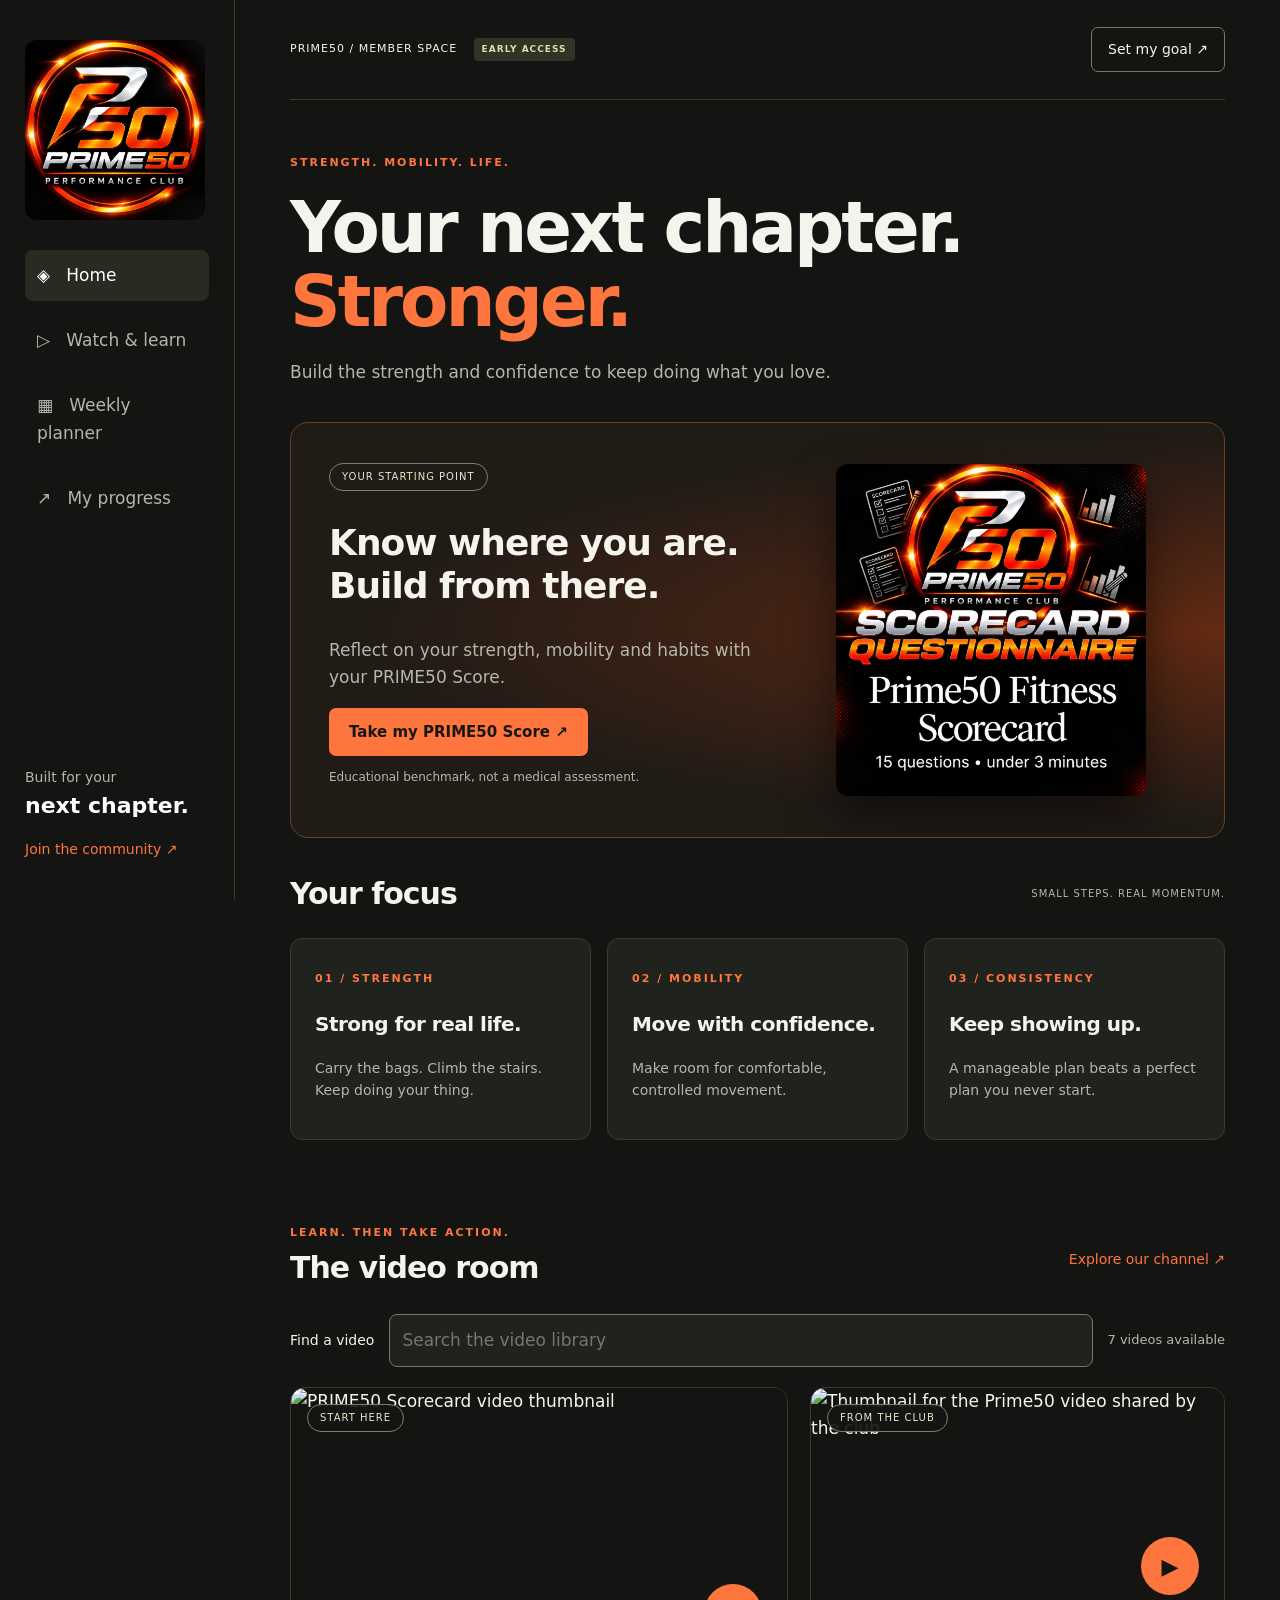
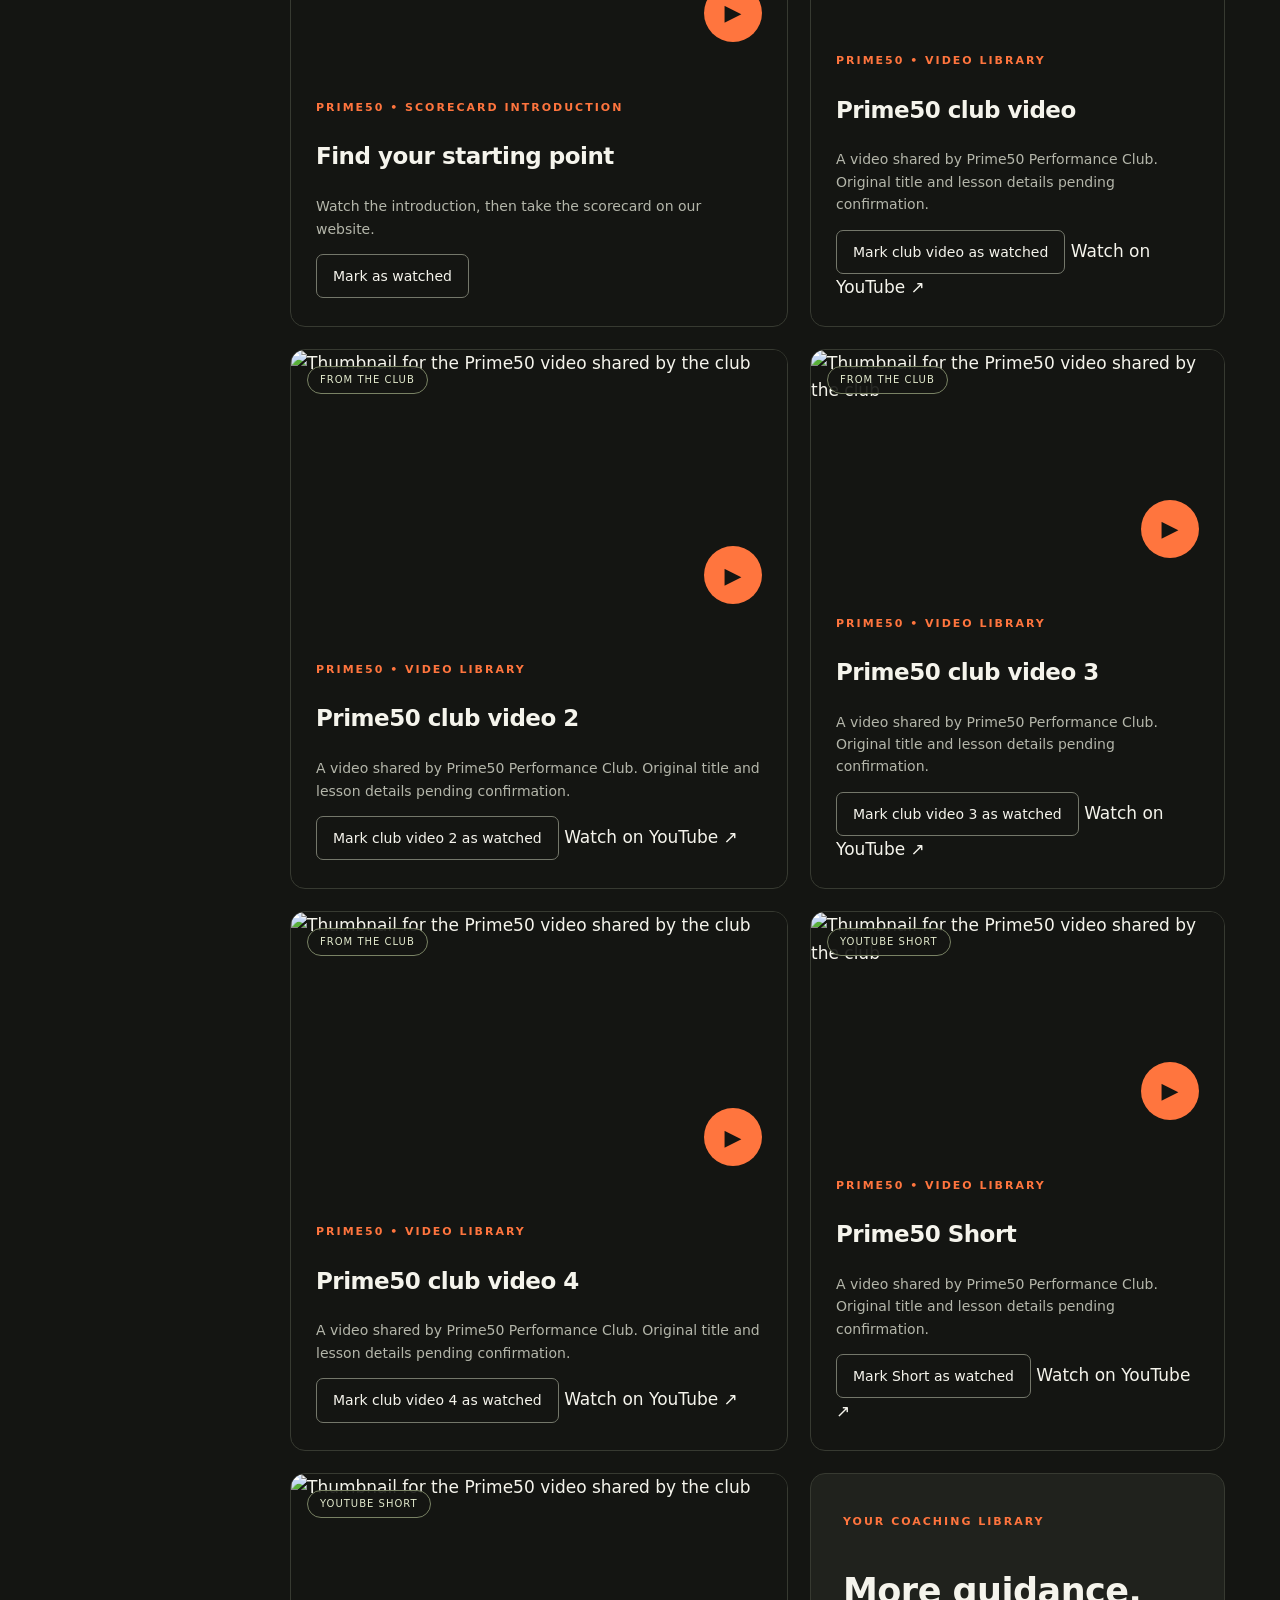
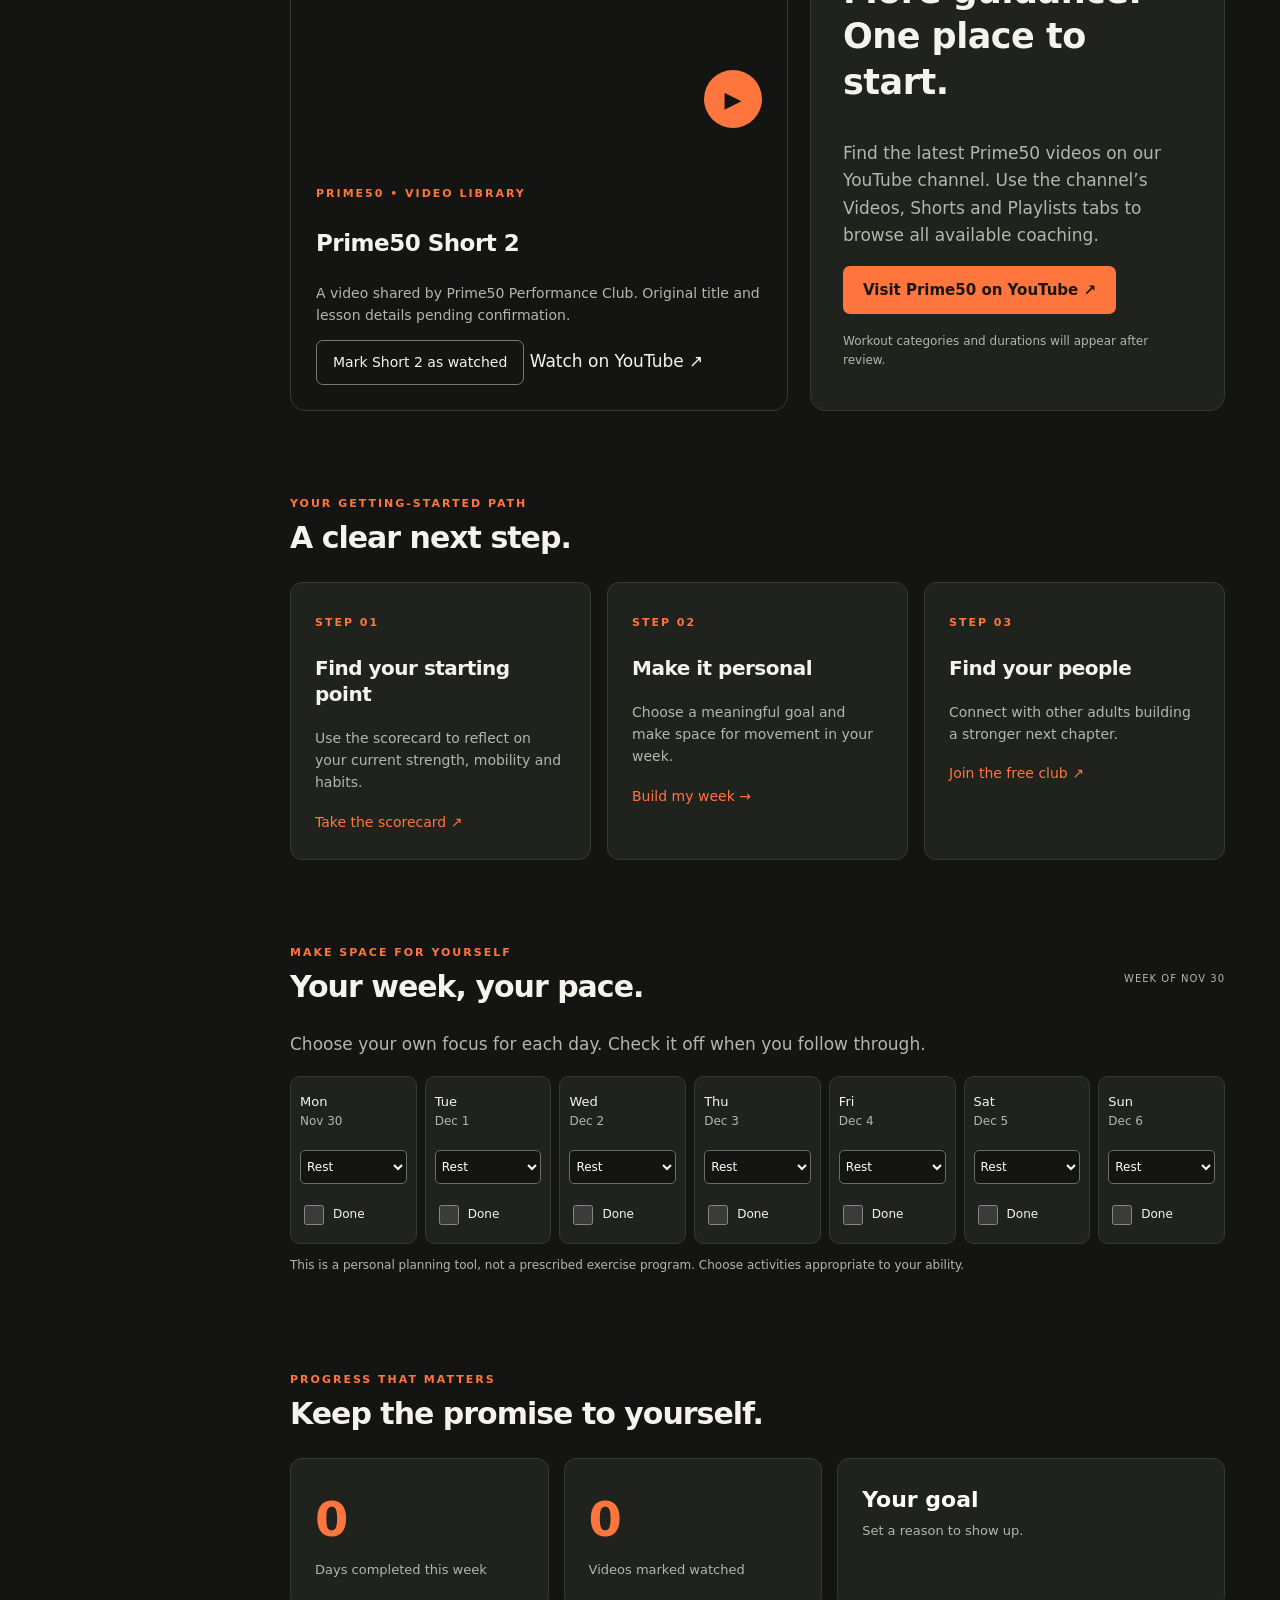
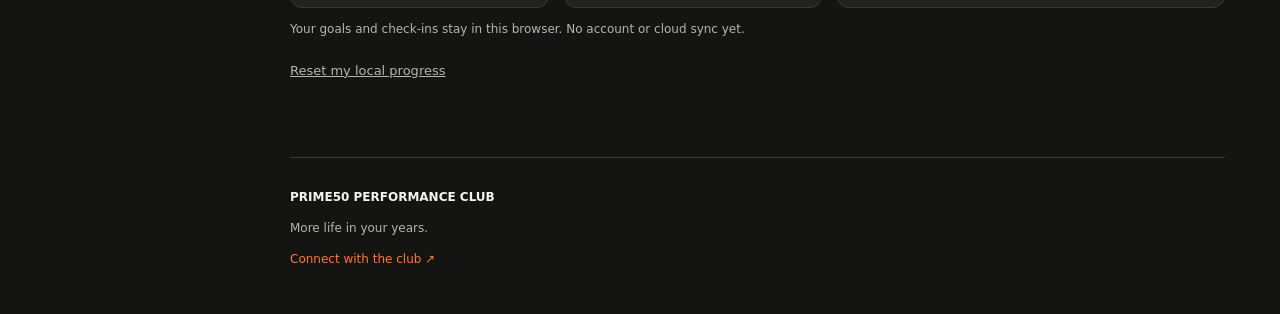
==== app/index.html @ b6d7f3c7 "Add second supplied Prime50 YouTube Short" ====
<!doctype html>
<html lang="en"><head><meta charset="utf-8"><meta name="viewport" content="width=device-width,initial-scale=1"><meta name="theme-color" content="#141512"><title>PRIME50 | Your next chapter, stronger</title><link rel="stylesheet" href="style.css"><script src="app.js" defer></script></head>
<body><aside><a class="brand" href="#today"><img src="assets/prime50-logo.jpg" alt="Prime50 Performance Club" width="180" height="180"></a><nav aria-label="Main navigation"><a href="#today">◈ &nbsp; Home</a><a href="#library">▷ &nbsp; Watch & learn</a><a href="#plan">▦ &nbsp; Weekly planner</a><a href="#progress">↗ &nbsp; My progress</a></nav><div class="aside-bottom"><p>Built for your<br><strong>next chapter.</strong></p><a href="https://www.skool.com/prime50-performance-club/about" target="_blank" rel="noopener">Join the community ↗</a></div></aside>
<main><header><span>PRIME50 / MEMBER SPACE <b class="badge">EARLY ACCESS</b></span><button id="settings" class="outline">Set my goal ↗</button></header>
<section id="today"><div class="eyebrow">STRENGTH. MOBILITY. LIFE.</div><h1>Your next chapter.<br><em>Stronger.</em></h1><p class="intro">Build the strength and confidence to keep doing what you love.</p>
<div class="hero"><div><span class="pill">YOUR STARTING POINT</span><h2>Know where you are.<br>Build from there.</h2><p>Reflect on your strength, mobility and habits with your PRIME50 Score.</p><a class="button" href="../#scorecard">Take my PRIME50 Score ↗</a><p class="fine">Educational benchmark, not a medical assessment.</p></div><a class="scorecard-art" href="../#scorecard" aria-label="Take the Prime50 fitness scorecard"><img src="assets/prime50-scorecard.jpg" alt="Prime50 fitness scorecard questionnaire — 15 questions" width="1193" height="1280"></a></div>
<div class="section-head"><h2>Your focus</h2><span>SMALL STEPS. REAL MOMENTUM.</span></div><div class="focus-grid"><article><span class="number">01 / STRENGTH</span><h3>Strong for real life.</h3><p>Carry the bags. Climb the stairs. Keep doing your thing.</p></article><article><span class="number">02 / MOBILITY</span><h3>Move with confidence.</h3><p>Make room for comfortable, controlled movement.</p></article><article><span class="number">03 / CONSISTENCY</span><h3>Keep showing up.</h3><p>A manageable plan beats a perfect plan you never start.</p></article></div></section>
<section id="library"><div class="section-head"><div><div class="eyebrow">LEARN. THEN TAKE ACTION.</div><h2>The video room</h2></div><a href="https://youtube.com/@prime50performanceclub" target="_blank" rel="noopener">Explore our channel ↗</a></div><div class="library-tools"><label for="video-search">Find a video</label><input id="video-search" type="search" placeholder="Search the video library"><span id="library-count" role="status">7 videos available</span></div><div class="video-grid"><article class="video-card" data-search="prime50 scorecard introduction starting point assessment"><div class="video-cover"><img class="youtube-thumbnail" src="https://i.ytimg.com/vi/nLTENVZcdPg/hqdefault.jpg" alt="PRIME50 Scorecard video thumbnail" width="480" height="360"><span class="pill">START HERE</span><button class="play" id="play" aria-label="Play PRIME50 scorecard introduction">▶</button></div><div class="video-info"><span class="number">PRIME50 • SCORECARD INTRODUCTION</span><h3>Find your starting point</h3><p>Watch the introduction, then take the scorecard on our website.</p><button class="outline" id="watched">Mark as watched</button></div></article><article class="video-card" data-search="prime50 performance club coaching QL1XPIx3OJk"><div class="video-cover"><img class="youtube-thumbnail" src="https://i.ytimg.com/vi/QL1XPIx3OJk/hqdefault.jpg" alt="Thumbnail for the Prime50 video shared by the club" width="480" height="360" loading="lazy"><span class="pill">FROM THE CLUB</span><button class="play" data-video="QL1XPIx3OJk" aria-label="Play Prime50 club video">▶</button></div><div class="video-info"><span class="number">PRIME50 • VIDEO LIBRARY</span><h3>Prime50 club video</h3><p>A video shared by Prime50 Performance Club. Original title and lesson details pending confirmation.</p><button class="outline" id="watched-club" aria-pressed="false">Mark club video as watched</button> <a href="https://www.youtube.com/watch?v=QL1XPIx3OJk" target="_blank" rel="noopener">Watch on YouTube ↗</a></div></article><article class="video-card" data-search="prime50 performance club coaching gA1s6fMe8do"><div class="video-cover"><img class="youtube-thumbnail" src="https://i.ytimg.com/vi/gA1s6fMe8do/hqdefault.jpg" alt="Thumbnail for the Prime50 video shared by the club" width="480" height="360" loading="lazy"><span class="pill">FROM THE CLUB</span><button class="play" data-video="gA1s6fMe8do" aria-label="Play Prime50 club video 2">▶</button></div><div class="video-info"><span class="number">PRIME50 • VIDEO LIBRARY</span><h3>Prime50 club video 2</h3><p>A video shared by Prime50 Performance Club. Original title and lesson details pending confirmation.</p><button class="outline" id="watched-club-2" aria-pressed="false">Mark club video 2 as watched</button> <a href="https://www.youtube.com/watch?v=gA1s6fMe8do" target="_blank" rel="noopener">Watch on YouTube ↗</a></div></article><article class="video-card" data-search="prime50 performance club coaching ScxQE7yc4xw"><div class="video-cover"><img class="youtube-thumbnail" src="https://i.ytimg.com/vi/ScxQE7yc4xw/hqdefault.jpg" alt="Thumbnail for the Prime50 video shared by the club" width="480" height="360" loading="lazy"><span class="pill">FROM THE CLUB</span><button class="play" data-video="ScxQE7yc4xw" aria-label="Play Prime50 club video 3">▶</button></div><div class="video-info"><span class="number">PRIME50 • VIDEO LIBRARY</span><h3>Prime50 club video 3</h3><p>A video shared by Prime50 Performance Club. Original title and lesson details pending confirmation.</p><button class="outline" id="watched-club-3" aria-pressed="false">Mark club video 3 as watched</button> <a href="https://www.youtube.com/watch?v=ScxQE7yc4xw" target="_blank" rel="noopener">Watch on YouTube ↗</a></div></article><article class="video-card" data-search="prime50 performance club coaching z4B2VB32XaA"><div class="video-cover"><img class="youtube-thumbnail" src="https://i.ytimg.com/vi/z4B2VB32XaA/hqdefault.jpg" alt="Thumbnail for the Prime50 video shared by the club" width="480" height="360" loading="lazy"><span class="pill">FROM THE CLUB</span><button class="play" data-video="z4B2VB32XaA" aria-label="Play Prime50 club video 4">▶</button></div><div class="video-info"><span class="number">PRIME50 • VIDEO LIBRARY</span><h3>Prime50 club video 4</h3><p>A video shared by Prime50 Performance Club. Original title and lesson details pending confirmation.</p><button class="outline" id="watched-club-4" aria-pressed="false">Mark club video 4 as watched</button> <a href="https://www.youtube.com/watch?v=z4B2VB32XaA" target="_blank" rel="noopener">Watch on YouTube ↗</a></div></article><article class="video-card" data-search="prime50 performance club short 40ndkd7tsEo"><div class="video-cover"><img class="youtube-thumbnail" src="https://i.ytimg.com/vi/40ndkd7tsEo/hqdefault.jpg" alt="Thumbnail for the Prime50 video shared by the club" width="480" height="360" loading="lazy"><span class="pill">YOUTUBE SHORT</span><button class="play" data-video="40ndkd7tsEo" aria-label="Play Prime50 Short">▶</button></div><div class="video-info"><span class="number">PRIME50 • VIDEO LIBRARY</span><h3>Prime50 Short</h3><p>A video shared by Prime50 Performance Club. Original title and lesson details pending confirmation.</p><button class="outline" id="watched-short-1" aria-pressed="false">Mark Short as watched</button> <a href="https://youtube.com/shorts/40ndkd7tsEo" target="_blank" rel="noopener">Watch on YouTube ↗</a></div></article><article class="video-card" data-search="prime50 performance club short fjKj8_grTQg"><div class="video-cover"><img class="youtube-thumbnail" src="https://i.ytimg.com/vi/fjKj8_grTQg/hqdefault.jpg" alt="Thumbnail for the Prime50 video shared by the club" width="480" height="360" loading="lazy"><span class="pill">YOUTUBE SHORT</span><button class="play" data-video="fjKj8_grTQg" aria-label="Play Prime50 Short 2">▶</button></div><div class="video-info"><span class="number">PRIME50 • VIDEO LIBRARY</span><h3>Prime50 Short 2</h3><p>A video shared by Prime50 Performance Club. Original title and lesson details pending confirmation.</p><button class="outline" id="watched-short-2" aria-pressed="false">Mark Short 2 as watched</button> <a href="https://youtube.com/shorts/fjKj8_grTQg" target="_blank" rel="noopener">Watch on YouTube ↗</a></div></article><article class="channel-card"><span class="number">YOUR COACHING LIBRARY</span><h3>More guidance.<br>One place to start.</h3><p>Find the latest Prime50 videos on our YouTube channel. Use the channel’s Videos, Shorts and Playlists tabs to browse all available coaching.</p><a class="button" href="https://youtube.com/@prime50performanceclub" target="_blank" rel="noopener">Visit Prime50 on YouTube ↗</a><small>Workout categories and durations will appear after review.</small></article></div></section>
<section id="path"><div class="section-head"><div><div class="eyebrow">YOUR GETTING-STARTED PATH</div><h2>A clear next step.</h2></div></div><div class="focus-grid"><article><span class="number">STEP 01</span><h3>Find your starting point</h3><p>Use the scorecard to reflect on your current strength, mobility and habits.</p><a href="../#scorecard">Take the scorecard ↗</a></article><article><span class="number">STEP 02</span><h3>Make it personal</h3><p>Choose a meaningful goal and make space for movement in your week.</p><a href="#plan">Build my week →</a></article><article><span class="number">STEP 03</span><h3>Find your people</h3><p>Connect with other adults building a stronger next chapter.</p><a href="https://www.skool.com/prime50-performance-club/about" target="_blank" rel="noopener">Join the free club ↗</a></article></div></section><section id="plan"><div class="section-head"><div><div class="eyebrow">MAKE SPACE FOR YOURSELF</div><h2>Your week, your pace.</h2></div><span id="week-label"></span></div><p>Choose your own focus for each day. Check it off when you follow through.</p><div id="days" class="days"></div><p class="fine">This is a personal planning tool, not a prescribed exercise program. Choose activities appropriate to your ability.</p></section>
<section id="progress"><div class="section-head"><div><div class="eyebrow">PROGRESS THAT MATTERS</div><h2>Keep the promise to yourself.</h2></div></div><div class="stats"><article><strong id="completed">0</strong><span>Days completed this week</span></article><article><strong id="video-count">0</strong><span>Videos marked watched</span></article><article><strong id="goal-label">Your goal</strong><span id="goal-value">Set a reason to show up.</span></article></div><p class="fine">Your goals and check-ins stay in this browser. No account or cloud sync yet.</p><button id="reset" class="text-button">Reset my local progress</button></section>
<footer><strong>PRIME50 PERFORMANCE CLUB</strong><p>More life in your years.</p><a href="https://www.skool.com/prime50-performance-club/about" target="_blank" rel="noopener">Connect with the club ↗</a></footer></main>
<dialog id="goal-dialog"><form id="goal-form"><div class="eyebrow">YOUR WHY</div><h2>What are you training for?</h2><label for="goal">An activity you want to keep enjoying</label><input id="goal" name="goal" maxlength="100" placeholder="Hiking with my family" required><p class="fine">Saved on this device only. Avoid adding private health information.</p><div class="actions"><button type="button" class="outline" id="cancel">Cancel</button><button class="button" type="submit">Save my goal</button></div></form></dialog>
<dialog id="video-dialog"><button class="outline" id="close-video">Close video ✕</button><div id="player"></div><p><a href="https://youtube.com/shorts/nLTENVZcdPg" target="_blank" rel="noopener">Watch on YouTube ↗</a></p></dialog><p id="status" role="status" class="status"></p></body></html>
---- app/style.css ----
:root{color-scheme:dark;--bg:#141512;--panel:#20221d;--muted:#b4b6aa;--orange:#ff753e;--line:#373a31}*{box-sizing:border-box}html{scroll-behavior:smooth;scroll-padding-top:30px}body{margin:0;background:var(--bg);color:#f5f4ec;font:17px/1.6 system-ui,sans-serif}a{color:inherit;text-decoration:none}a:hover{text-decoration:underline}button,input,select{font:inherit}button,a,select,input{touch-action:manipulation}button{cursor:pointer}button:focus-visible,a:focus-visible,input:focus-visible,select:focus-visible{outline:3px solid var(--orange);outline-offset:5px}aside{width:235px;position:fixed;inset:0 auto 0 0;padding:40px 25px;border-right:1px solid var(--line);display:flex;flex-direction:column}.brand{font-size:44px;font-weight:900;letter-spacing:-3px;line-height:1}.brand span{color:var(--orange)}.brand small{display:block;letter-spacing:2px;font-size:10px;margin-top:12px}nav{display:grid;gap:14px;margin-top:60px}nav a{padding:12px;border-radius:8px;color:var(--muted)}nav a:hover,nav a.active{background:#292b23;color:white;text-decoration:none}.aside-bottom{margin-top:auto;font-size:14px;color:var(--muted)}.aside-bottom strong{color:white;font-size:22px}.aside-bottom a{color:var(--orange)}main{margin-left:235px;max-width:1500px;padding:0 55px}header{min-height:100px;display:flex;justify-content:space-between;align-items:center;border-bottom:1px solid var(--line);gap:20px;font-size:11px;letter-spacing:1px}.badge{display:inline-block;margin-left:12px;background:#303326;padding:4px 8px;color:#d7e1ab;border-radius:4px;font-size:9px}section{padding:54px 0 0}.eyebrow,.number{font-size:11px;letter-spacing:2px;font-weight:750;color:var(--orange)}h1{font-size:clamp(44px,5.5vw,78px);line-height:1.05;letter-spacing:-3px;margin:20px 0}h1 em{color:var(--orange);font-style:normal}h2{font-size:30px;letter-spacing:-1px;line-height:1.2}h3{font-size:23px;line-height:1.3;letter-spacing:-.5px}.intro,p{color:var(--muted)}.hero{margin-top:35px;background:linear-gradient(110deg,#2d3325,#20271e);border:1px solid #454c37;border-radius:18px;padding:38px;display:grid;grid-template-columns:1.4fr 1fr;align-items:center;gap:20px;overflow:hidden}.hero h2{font-size:36px}.hero p{max-width:450px}.pill{display:inline-block;border:1px solid #798264;border-radius:40px;padding:5px 12px;font-size:10px;letter-spacing:1px;color:#e2e9cc}.button{display:inline-flex;justify-content:center;align-items:center;min-height:48px;padding:12px 20px;background:var(--orange);color:#19160f;border:0;border-radius:7px;font-weight:750;font-size:15px}.button:hover{background:#ff9467;text-decoration:none}.outline{background:transparent;border:1px solid #74776a;color:#f5f4ec;padding:10px 16px;border-radius:7px;font-size:14px;min-height:44px}.fine{font-size:12px!important}.orbit{aspect-ratio:1;border:1px solid #68774c;border-radius:50%;padding:25px;max-width:290px;width:100%;margin:auto;box-shadow:0 0 0 24px #637b3610,0 0 0 49px #637b3610}.orbit>div{border:1px dashed #64764c;border-radius:50%;height:100%;display:flex;align-items:center;justify-content:center;flex-direction:column;letter-spacing:4px;font-size:13px;color:#d9e8bb}.orbit strong{font-size:80px;line-height:1.1;letter-spacing:-6px}.orbit span{font-size:7px;letter-spacing:1px}.section-head{display:flex;align-items:center;justify-content:space-between;gap:20px;margin:30px 0 18px}.section-head h2{margin:8px 0}.section-head>span{font-size:10px;color:var(--muted);letter-spacing:1px}.section-head>a{color:var(--orange);font-size:14px}.focus-grid{display:grid;grid-template-columns:repeat(3,1fr);gap:16px}.focus-grid article,.stats article{padding:24px;background:var(--panel);border:1px solid var(--line);border-radius:12px}.focus-grid p{font-size:14px}.focus-grid h3{font-size:20px}.video-grid{display:grid;grid-template-columns:1.2fr 1fr;gap:22px}.video-card{border:1px solid var(--line);border-radius:15px;overflow:hidden}.video-cover{min-height:245px;background:radial-gradient(ellipse at 90% 10%,#7b432a,transparent 60%),#30271f;padding:28px;position:relative}.video-cover strong{display:block;font-size:34px;line-height:1.15;margin-top:20px;letter-spacing:-1px}.play{position:absolute;right:25px;bottom:25px;border:0;border-radius:50%;width:58px;height:58px;background:var(--orange);font-size:22px;color:#141512}.video-info{padding:25px}.video-info p{font-size:14px}.channel-card{padding:32px;border:1px solid var(--line);border-radius:15px;background:var(--panel)}.channel-card h3{font-size:35px}.channel-card small{display:block;color:var(--muted);font-size:12px;margin-top:18px}.days{display:grid;grid-template-columns:repeat(7,1fr);gap:8px}.day{border:1px solid var(--line);background:var(--panel);padding:15px 9px;border-radius:10px;min-width:0}.day label{display:block;font-size:13px}.day time{display:block;color:var(--muted);font-size:12px}.day select{margin:18px 0;width:100%;background:var(--bg);border:1px solid #6a6e60;border-radius:5px;color:white;padding:8px 2px;font-size:12px}.check{display:flex!important;gap:6px;align-items:center;font-size:12px!important}.check input{width:20px;height:20px;accent-color:var(--orange)}.day:has(input:checked){border-color:var(--orange)}.stats{display:grid;grid-template-columns:1fr 1fr 1.5fr;gap:15px}.stats strong{display:block;font-size:48px;color:var(--orange);line-height:1.5}.stats span{font-size:13px;color:var(--muted)}#goal-label{font-size:22px;color:white}#goal-value{overflow-wrap:anywhere}.text-button{color:var(--muted);background:none;border:0;text-decoration:underline;font-size:13px;padding:10px 0}footer{border-top:1px solid var(--line);margin-top:65px;padding:30px 0 45px;font-size:12px}footer a{color:var(--orange)}dialog{background:#20221d;color:white;border:1px solid #74776a;border-radius:15px;padding:30px;width:min(540px,95vw)}dialog::backdrop{background:#000b}dialog input{display:block;margin:15px 0;width:100%;padding:14px;border:1px solid #74776a;border-radius:6px;background:var(--bg);color:white}.actions{display:flex;justify-content:flex-end;gap:12px;margin-top:25px}#video-dialog{width:min(850px,95vw)}#player iframe{border:0;width:100%;aspect-ratio:16/9;margin-top:18px}.status{position:fixed;bottom:20px;right:20px;background:#303b23;border-radius:10px;padding:0;max-width:90vw}.status:not(:empty){padding:12px 20px}@media(min-width:1500px){main{margin:auto;padding-left:290px}}@media(max-width:1100px){aside{width:195px;padding:30px 15px}main{margin-left:195px;padding:0 25px}.days{grid-template-columns:repeat(4,1fr)}.focus-grid{gap:10px}.hero{padding:28px}.orbit strong{font-size:60px}}@media(max-width:750px){aside{position:static;width:100%;padding:20px;border-right:0;border-bottom:1px solid var(--line)}.brand{font-size:30px}.brand small{font-size:8px}nav{display:flex;overflow:auto;margin-top:22px;gap:5px}nav a{white-space:nowrap;font-size:13px;padding:8px}.aside-bottom{display:none}main{margin:0;padding:0 20px}header{min-height:80px}header>span{font-size:9px}.badge{margin-left:0}h1{letter-spacing:-2px}.hero{grid-template-columns:1fr;padding:25px}.orbit{display:none}.focus-grid,.video-grid,.stats{grid-template-columns:1fr}.section-head{align-items:flex-start}.section-head>span{display:none}.days{grid-template-columns:repeat(2,1fr)}.day{padding:15px}.hero h2{font-size:30px}section{padding-top:35px}.section-head h2{font-size:27px}.section-head a{font-size:12px}dialog{padding:22px}}@media(prefers-reduced-motion:reduce){html{scroll-behavior:auto}}
/* Prime50 brand and content update */
.brand{display:block;letter-spacing:normal}.brand img{width:180px;height:auto;max-width:100%;display:block;border-radius:12px}nav{margin-top:30px}.hero{grid-template-columns:1.15fr 1fr;background:radial-gradient(ellipse at right,#632a13 0,transparent 65%),#211b16;border-color:#684126}.scorecard-art{display:block;max-width:310px;margin:auto}.scorecard-art img{width:100%;height:auto;display:block;border-radius:12px;box-shadow:0 20px 50px #0008}.video-cover{padding:0;aspect-ratio:16/9;min-height:0;background:#141512;overflow:hidden}.youtube-thumbnail{display:block;width:100%;height:100%;object-fit:cover}.video-cover .pill{position:absolute;top:16px;left:16px;background:#141512e8}.library-tools{display:flex;align-items:center;gap:15px;flex-wrap:wrap;margin:20px 0}.library-tools label{font-size:14px}.library-tools input{flex:1;min-width:160px;background:var(--panel);border:1px solid #74776a;border-radius:8px;padding:12px;color:white}.library-tools span{font-size:13px;color:var(--muted)}#path a{color:var(--orange);font-size:14px}.video-card[hidden]{display:none!important}@media(max-width:750px){aside{display:flex;flex-direction:row;align-items:center;flex-wrap:wrap;gap:10px}.brand img{width:96px;border-radius:8px}nav{flex:1;margin:0;flex-wrap:wrap;overflow:visible;min-width:210px}.hero{grid-template-columns:1fr}.scorecard-art{max-width:240px}.library-tools input{width:100%}.library-tools span{width:100%}}
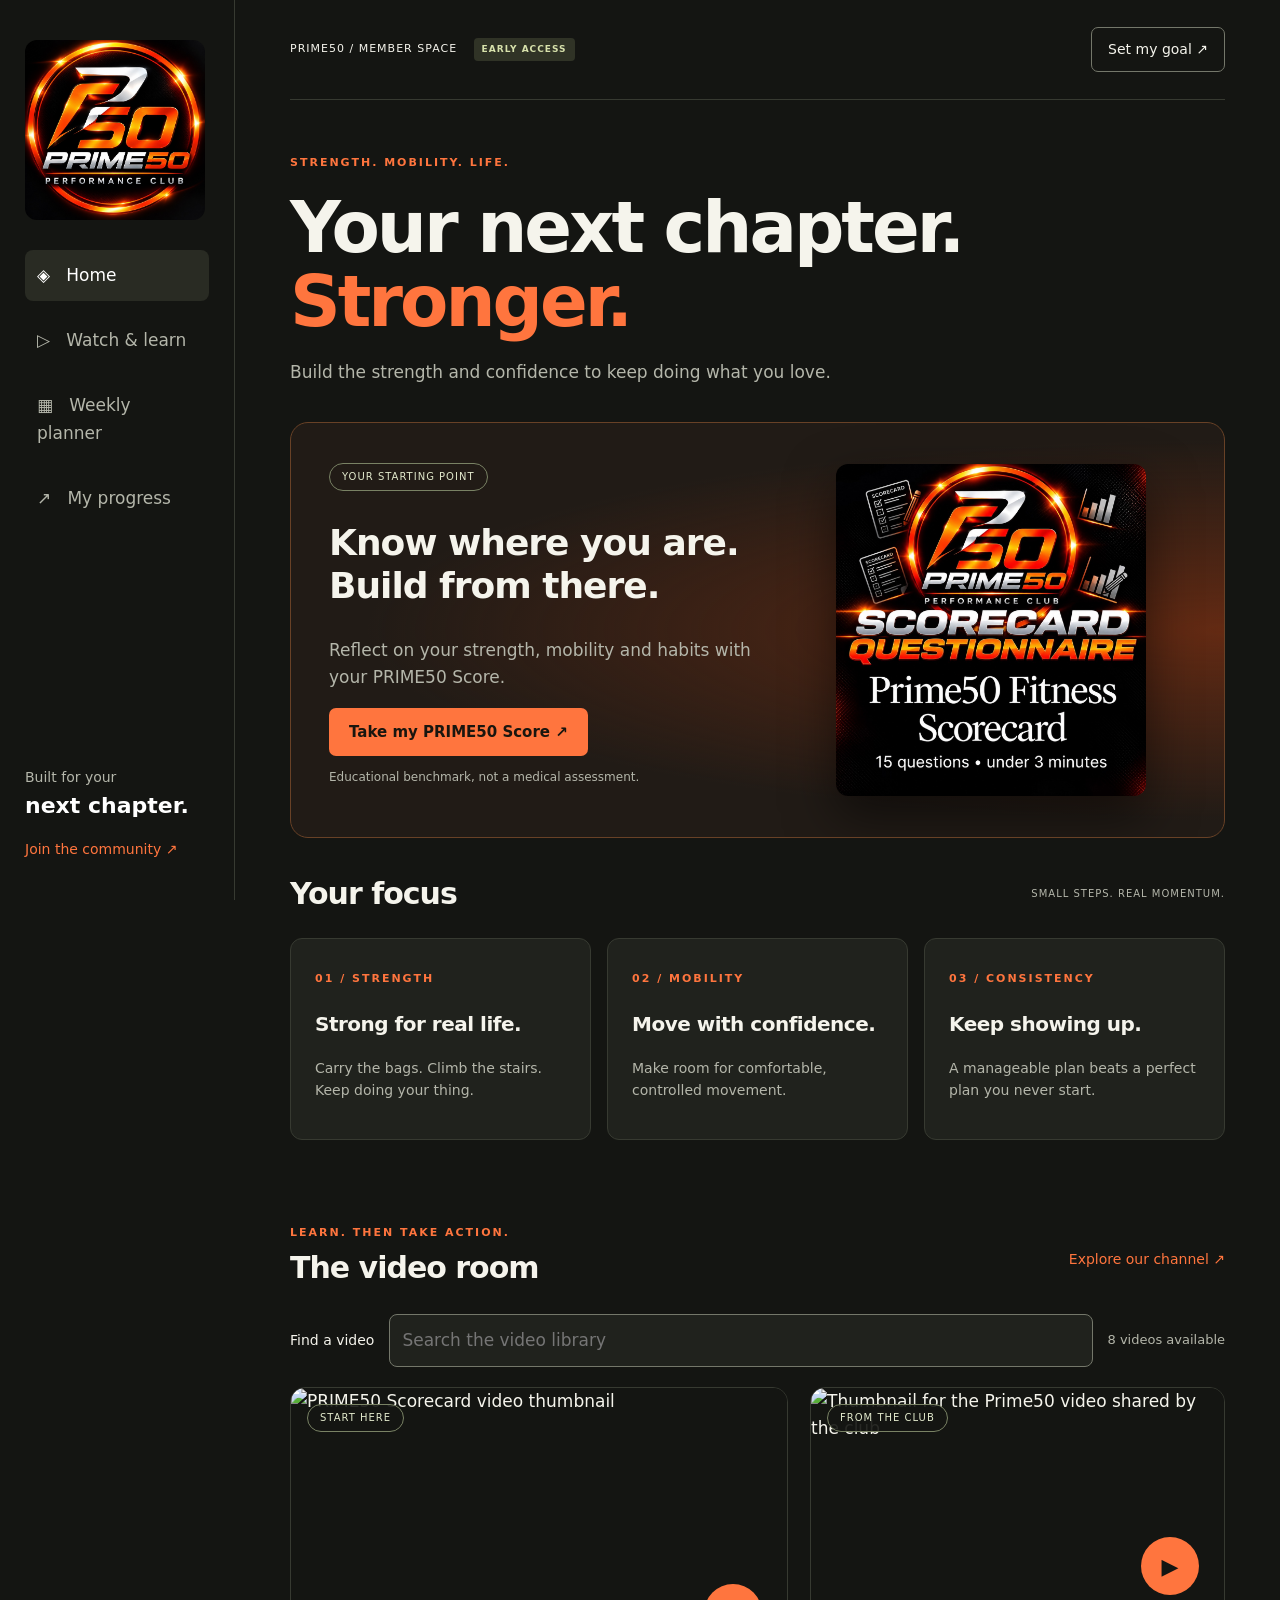
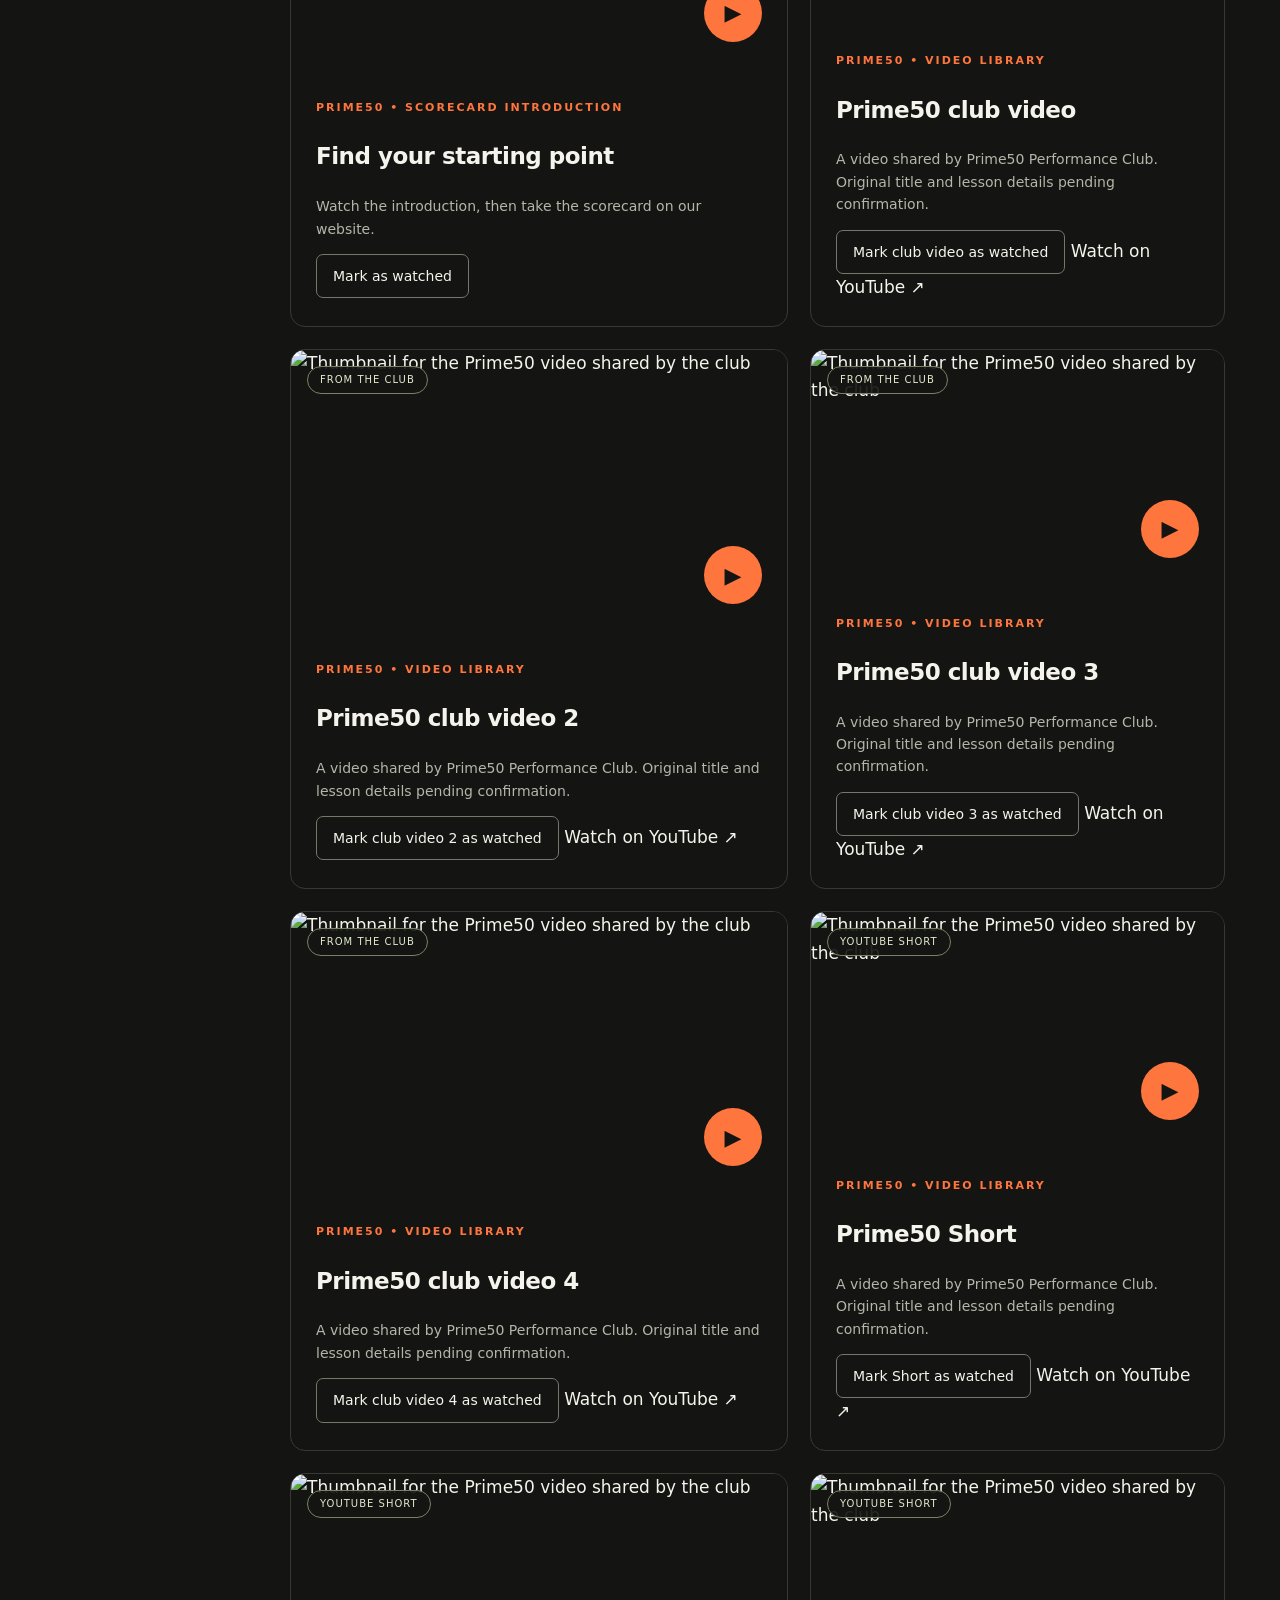
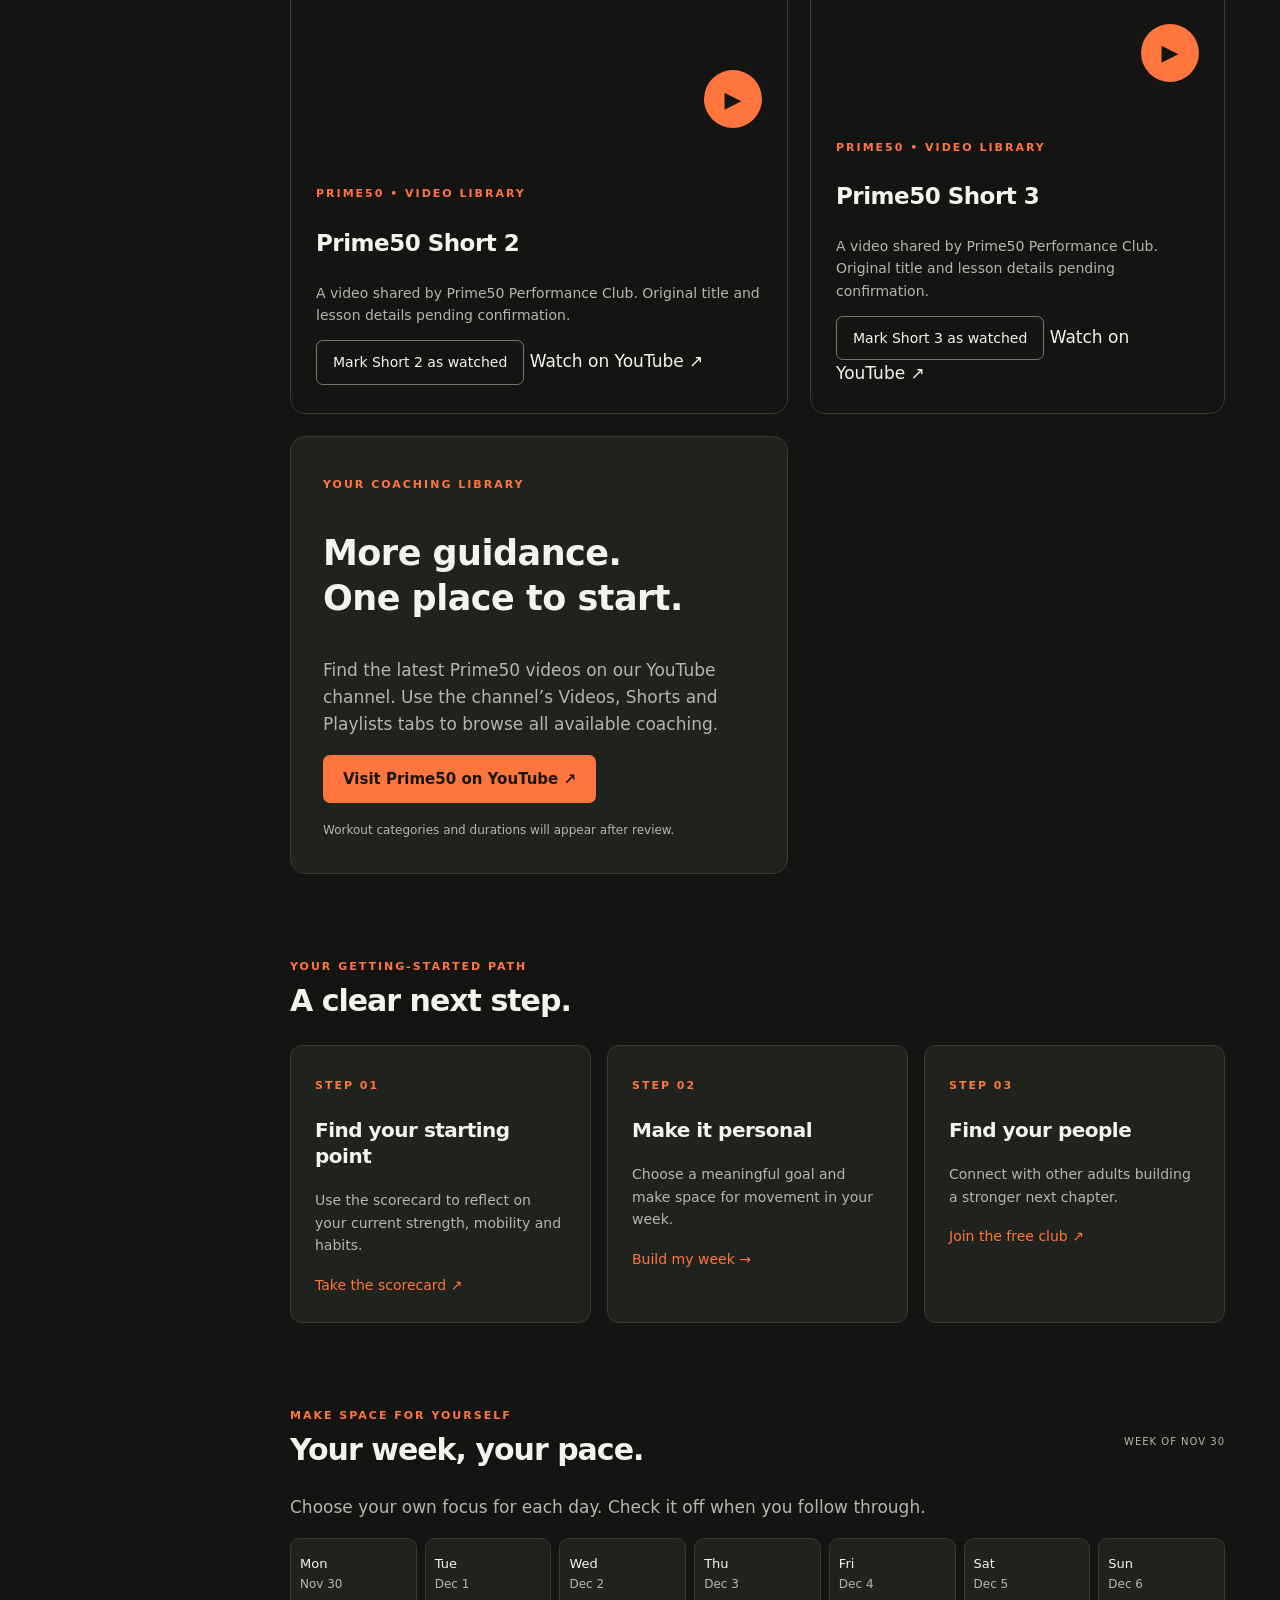
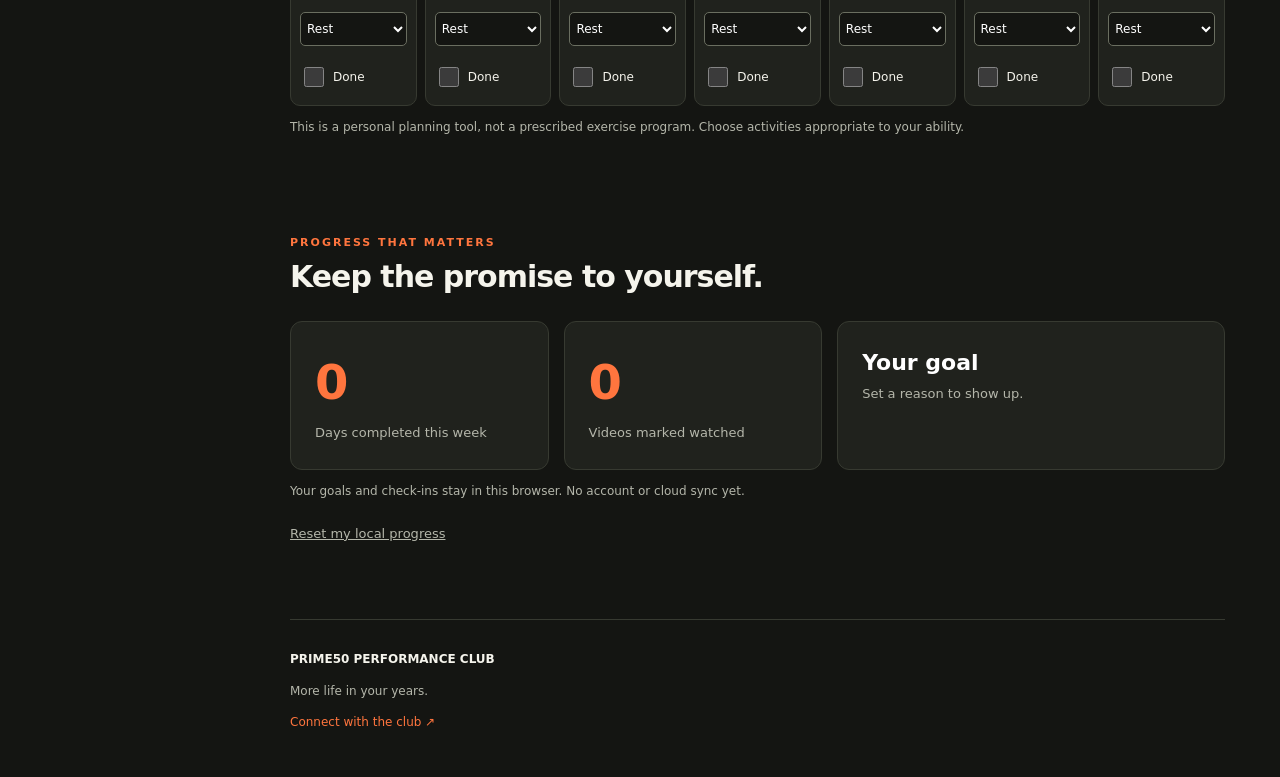
==== commit 0907ef9d: "Add third supplied Prime50 YouTube Short" ====
--- a/app/index.html
+++ b/app/index.html
@@ -5,7 +5,7 @@
 <section id="today"><div class="eyebrow">STRENGTH. MOBILITY. LIFE.</div><h1>Your next chapter.<br><em>Stronger.</em></h1><p class="intro">Build the strength and confidence to keep doing what you love.</p>
 <div class="hero"><div><span class="pill">YOUR STARTING POINT</span><h2>Know where you are.<br>Build from there.</h2><p>Reflect on your strength, mobility and habits with your PRIME50 Score.</p><a class="button" href="../#scorecard">Take my PRIME50 Score ↗</a><p class="fine">Educational benchmark, not a medical assessment.</p></div><a class="scorecard-art" href="../#scorecard" aria-label="Take the Prime50 fitness scorecard"><img src="assets/prime50-scorecard.jpg" alt="Prime50 fitness scorecard questionnaire — 15 questions" width="1193" height="1280"></a></div>
 <div class="section-head"><h2>Your focus</h2><span>SMALL STEPS. REAL MOMENTUM.</span></div><div class="focus-grid"><article><span class="number">01 / STRENGTH</span><h3>Strong for real life.</h3><p>Carry the bags. Climb the stairs. Keep doing your thing.</p></article><article><span class="number">02 / MOBILITY</span><h3>Move with confidence.</h3><p>Make room for comfortable, controlled movement.</p></article><article><span class="number">03 / CONSISTENCY</span><h3>Keep showing up.</h3><p>A manageable plan beats a perfect plan you never start.</p></article></div></section>
-<section id="library"><div class="section-head"><div><div class="eyebrow">LEARN. THEN TAKE ACTION.</div><h2>The video room</h2></div><a href="https://youtube.com/@prime50performanceclub" target="_blank" rel="noopener">Explore our channel ↗</a></div><div class="library-tools"><label for="video-search">Find a video</label><input id="video-search" type="search" placeholder="Search the video library"><span id="library-count" role="status">7 videos available</span></div><div class="video-grid"><article class="video-card" data-search="prime50 scorecard introduction starting point assessment"><div class="video-cover"><img class="youtube-thumbnail" src="https://i.ytimg.com/vi/nLTENVZcdPg/hqdefault.jpg" alt="PRIME50 Scorecard video thumbnail" width="480" height="360"><span class="pill">START HERE</span><button class="play" id="play" aria-label="Play PRIME50 scorecard introduction">▶</button></div><div class="video-info"><span class="number">PRIME50 • SCORECARD INTRODUCTION</span><h3>Find your starting point</h3><p>Watch the introduction, then take the scorecard on our website.</p><button class="outline" id="watched">Mark as watched</button></div></article><article class="video-card" data-search="prime50 performance club coaching QL1XPIx3OJk"><div class="video-cover"><img class="youtube-thumbnail" src="https://i.ytimg.com/vi/QL1XPIx3OJk/hqdefault.jpg" alt="Thumbnail for the Prime50 video shared by the club" width="480" height="360" loading="lazy"><span class="pill">FROM THE CLUB</span><button class="play" data-video="QL1XPIx3OJk" aria-label="Play Prime50 club video">▶</button></div><div class="video-info"><span class="number">PRIME50 • VIDEO LIBRARY</span><h3>Prime50 club video</h3><p>A video shared by Prime50 Performance Club. Original title and lesson details pending confirmation.</p><button class="outline" id="watched-club" aria-pressed="false">Mark club video as watched</button> <a href="https://www.youtube.com/watch?v=QL1XPIx3OJk" target="_blank" rel="noopener">Watch on YouTube ↗</a></div></article><article class="video-card" data-search="prime50 performance club coaching gA1s6fMe8do"><div class="video-cover"><img class="youtube-thumbnail" src="https://i.ytimg.com/vi/gA1s6fMe8do/hqdefault.jpg" alt="Thumbnail for the Prime50 video shared by the club" width="480" height="360" loading="lazy"><span class="pill">FROM THE CLUB</span><button class="play" data-video="gA1s6fMe8do" aria-label="Play Prime50 club video 2">▶</button></div><div class="video-info"><span class="number">PRIME50 • VIDEO LIBRARY</span><h3>Prime50 club video 2</h3><p>A video shared by Prime50 Performance Club. Original title and lesson details pending confirmation.</p><button class="outline" id="watched-club-2" aria-pressed="false">Mark club video 2 as watched</button> <a href="https://www.youtube.com/watch?v=gA1s6fMe8do" target="_blank" rel="noopener">Watch on YouTube ↗</a></div></article><article class="video-card" data-search="prime50 performance club coaching ScxQE7yc4xw"><div class="video-cover"><img class="youtube-thumbnail" src="https://i.ytimg.com/vi/ScxQE7yc4xw/hqdefault.jpg" alt="Thumbnail for the Prime50 video shared by the club" width="480" height="360" loading="lazy"><span class="pill">FROM THE CLUB</span><button class="play" data-video="ScxQE7yc4xw" aria-label="Play Prime50 club video 3">▶</button></div><div class="video-info"><span class="number">PRIME50 • VIDEO LIBRARY</span><h3>Prime50 club video 3</h3><p>A video shared by Prime50 Performance Club. Original title and lesson details pending confirmation.</p><button class="outline" id="watched-club-3" aria-pressed="false">Mark club video 3 as watched</button> <a href="https://www.youtube.com/watch?v=ScxQE7yc4xw" target="_blank" rel="noopener">Watch on YouTube ↗</a></div></article><article class="video-card" data-search="prime50 performance club coaching z4B2VB32XaA"><div class="video-cover"><img class="youtube-thumbnail" src="https://i.ytimg.com/vi/z4B2VB32XaA/hqdefault.jpg" alt="Thumbnail for the Prime50 video shared by the club" width="480" height="360" loading="lazy"><span class="pill">FROM THE CLUB</span><button class="play" data-video="z4B2VB32XaA" aria-label="Play Prime50 club video 4">▶</button></div><div class="video-info"><span class="number">PRIME50 • VIDEO LIBRARY</span><h3>Prime50 club video 4</h3><p>A video shared by Prime50 Performance Club. Original title and lesson details pending confirmation.</p><button class="outline" id="watched-club-4" aria-pressed="false">Mark club video 4 as watched</button> <a href="https://www.youtube.com/watch?v=z4B2VB32XaA" target="_blank" rel="noopener">Watch on YouTube ↗</a></div></article><article class="video-card" data-search="prime50 performance club short 40ndkd7tsEo"><div class="video-cover"><img class="youtube-thumbnail" src="https://i.ytimg.com/vi/40ndkd7tsEo/hqdefault.jpg" alt="Thumbnail for the Prime50 video shared by the club" width="480" height="360" loading="lazy"><span class="pill">YOUTUBE SHORT</span><button class="play" data-video="40ndkd7tsEo" aria-label="Play Prime50 Short">▶</button></div><div class="video-info"><span class="number">PRIME50 • VIDEO LIBRARY</span><h3>Prime50 Short</h3><p>A video shared by Prime50 Performance Club. Original title and lesson details pending confirmation.</p><button class="outline" id="watched-short-1" aria-pressed="false">Mark Short as watched</button> <a href="https://youtube.com/shorts/40ndkd7tsEo" target="_blank" rel="noopener">Watch on YouTube ↗</a></div></article><article class="video-card" data-search="prime50 performance club short fjKj8_grTQg"><div class="video-cover"><img class="youtube-thumbnail" src="https://i.ytimg.com/vi/fjKj8_grTQg/hqdefault.jpg" alt="Thumbnail for the Prime50 video shared by the club" width="480" height="360" loading="lazy"><span class="pill">YOUTUBE SHORT</span><button class="play" data-video="fjKj8_grTQg" aria-label="Play Prime50 Short 2">▶</button></div><div class="video-info"><span class="number">PRIME50 • VIDEO LIBRARY</span><h3>Prime50 Short 2</h3><p>A video shared by Prime50 Performance Club. Original title and lesson details pending confirmation.</p><button class="outline" id="watched-short-2" aria-pressed="false">Mark Short 2 as watched</button> <a href="https://youtube.com/shorts/fjKj8_grTQg" target="_blank" rel="noopener">Watch on YouTube ↗</a></div></article><article class="channel-card"><span class="number">YOUR COACHING LIBRARY</span><h3>More guidance.<br>One place to start.</h3><p>Find the latest Prime50 videos on our YouTube channel. Use the channel’s Videos, Shorts and Playlists tabs to browse all available coaching.</p><a class="button" href="https://youtube.com/@prime50performanceclub" target="_blank" rel="noopener">Visit Prime50 on YouTube ↗</a><small>Workout categories and durations will appear after review.</small></article></div></section>
+<section id="library"><div class="section-head"><div><div class="eyebrow">LEARN. THEN TAKE ACTION.</div><h2>The video room</h2></div><a href="https://youtube.com/@prime50performanceclub" target="_blank" rel="noopener">Explore our channel ↗</a></div><div class="library-tools"><label for="video-search">Find a video</label><input id="video-search" type="search" placeholder="Search the video library"><span id="library-count" role="status">8 videos available</span></div><div class="video-grid"><article class="video-card" data-search="prime50 scorecard introduction starting point assessment"><div class="video-cover"><img class="youtube-thumbnail" src="https://i.ytimg.com/vi/nLTENVZcdPg/hqdefault.jpg" alt="PRIME50 Scorecard video thumbnail" width="480" height="360"><span class="pill">START HERE</span><button class="play" id="play" aria-label="Play PRIME50 scorecard introduction">▶</button></div><div class="video-info"><span class="number">PRIME50 • SCORECARD INTRODUCTION</span><h3>Find your starting point</h3><p>Watch the introduction, then take the scorecard on our website.</p><button class="outline" id="watched">Mark as watched</button></div></article><article class="video-card" data-search="prime50 performance club coaching QL1XPIx3OJk"><div class="video-cover"><img class="youtube-thumbnail" src="https://i.ytimg.com/vi/QL1XPIx3OJk/hqdefault.jpg" alt="Thumbnail for the Prime50 video shared by the club" width="480" height="360" loading="lazy"><span class="pill">FROM THE CLUB</span><button class="play" data-video="QL1XPIx3OJk" aria-label="Play Prime50 club video">▶</button></div><div class="video-info"><span class="number">PRIME50 • VIDEO LIBRARY</span><h3>Prime50 club video</h3><p>A video shared by Prime50 Performance Club. Original title and lesson details pending confirmation.</p><button class="outline" id="watched-club" aria-pressed="false">Mark club video as watched</button> <a href="https://www.youtube.com/watch?v=QL1XPIx3OJk" target="_blank" rel="noopener">Watch on YouTube ↗</a></div></article><article class="video-card" data-search="prime50 performance club coaching gA1s6fMe8do"><div class="video-cover"><img class="youtube-thumbnail" src="https://i.ytimg.com/vi/gA1s6fMe8do/hqdefault.jpg" alt="Thumbnail for the Prime50 video shared by the club" width="480" height="360" loading="lazy"><span class="pill">FROM THE CLUB</span><button class="play" data-video="gA1s6fMe8do" aria-label="Play Prime50 club video 2">▶</button></div><div class="video-info"><span class="number">PRIME50 • VIDEO LIBRARY</span><h3>Prime50 club video 2</h3><p>A video shared by Prime50 Performance Club. Original title and lesson details pending confirmation.</p><button class="outline" id="watched-club-2" aria-pressed="false">Mark club video 2 as watched</button> <a href="https://www.youtube.com/watch?v=gA1s6fMe8do" target="_blank" rel="noopener">Watch on YouTube ↗</a></div></article><article class="video-card" data-search="prime50 performance club coaching ScxQE7yc4xw"><div class="video-cover"><img class="youtube-thumbnail" src="https://i.ytimg.com/vi/ScxQE7yc4xw/hqdefault.jpg" alt="Thumbnail for the Prime50 video shared by the club" width="480" height="360" loading="lazy"><span class="pill">FROM THE CLUB</span><button class="play" data-video="ScxQE7yc4xw" aria-label="Play Prime50 club video 3">▶</button></div><div class="video-info"><span class="number">PRIME50 • VIDEO LIBRARY</span><h3>Prime50 club video 3</h3><p>A video shared by Prime50 Performance Club. Original title and lesson details pending confirmation.</p><button class="outline" id="watched-club-3" aria-pressed="false">Mark club video 3 as watched</button> <a href="https://www.youtube.com/watch?v=ScxQE7yc4xw" target="_blank" rel="noopener">Watch on YouTube ↗</a></div></article><article class="video-card" data-search="prime50 performance club coaching z4B2VB32XaA"><div class="video-cover"><img class="youtube-thumbnail" src="https://i.ytimg.com/vi/z4B2VB32XaA/hqdefault.jpg" alt="Thumbnail for the Prime50 video shared by the club" width="480" height="360" loading="lazy"><span class="pill">FROM THE CLUB</span><button class="play" data-video="z4B2VB32XaA" aria-label="Play Prime50 club video 4">▶</button></div><div class="video-info"><span class="number">PRIME50 • VIDEO LIBRARY</span><h3>Prime50 club video 4</h3><p>A video shared by Prime50 Performance Club. Original title and lesson details pending confirmation.</p><button class="outline" id="watched-club-4" aria-pressed="false">Mark club video 4 as watched</button> <a href="https://www.youtube.com/watch?v=z4B2VB32XaA" target="_blank" rel="noopener">Watch on YouTube ↗</a></div></article><article class="video-card" data-search="prime50 performance club short 40ndkd7tsEo"><div class="video-cover"><img class="youtube-thumbnail" src="https://i.ytimg.com/vi/40ndkd7tsEo/hqdefault.jpg" alt="Thumbnail for the Prime50 video shared by the club" width="480" height="360" loading="lazy"><span class="pill">YOUTUBE SHORT</span><button class="play" data-video="40ndkd7tsEo" aria-label="Play Prime50 Short">▶</button></div><div class="video-info"><span class="number">PRIME50 • VIDEO LIBRARY</span><h3>Prime50 Short</h3><p>A video shared by Prime50 Performance Club. Original title and lesson details pending confirmation.</p><button class="outline" id="watched-short-1" aria-pressed="false">Mark Short as watched</button> <a href="https://youtube.com/shorts/40ndkd7tsEo" target="_blank" rel="noopener">Watch on YouTube ↗</a></div></article><article class="video-card" data-search="prime50 performance club short fjKj8_grTQg"><div class="video-cover"><img class="youtube-thumbnail" src="https://i.ytimg.com/vi/fjKj8_grTQg/hqdefault.jpg" alt="Thumbnail for the Prime50 video shared by the club" width="480" height="360" loading="lazy"><span class="pill">YOUTUBE SHORT</span><button class="play" data-video="fjKj8_grTQg" aria-label="Play Prime50 Short 2">▶</button></div><div class="video-info"><span class="number">PRIME50 • VIDEO LIBRARY</span><h3>Prime50 Short 2</h3><p>A video shared by Prime50 Performance Club. Original title and lesson details pending confirmation.</p><button class="outline" id="watched-short-2" aria-pressed="false">Mark Short 2 as watched</button> <a href="https://youtube.com/shorts/fjKj8_grTQg" target="_blank" rel="noopener">Watch on YouTube ↗</a></div></article><article class="video-card" data-search="prime50 performance club short QuH2kvxlpH0"><div class="video-cover"><img class="youtube-thumbnail" src="https://i.ytimg.com/vi/QuH2kvxlpH0/hqdefault.jpg" alt="Thumbnail for the Prime50 video shared by the club" width="480" height="360" loading="lazy"><span class="pill">YOUTUBE SHORT</span><button class="play" data-video="QuH2kvxlpH0" aria-label="Play Prime50 Short 3">▶</button></div><div class="video-info"><span class="number">PRIME50 • VIDEO LIBRARY</span><h3>Prime50 Short 3</h3><p>A video shared by Prime50 Performance Club. Original title and lesson details pending confirmation.</p><button class="outline" id="watched-short-3" aria-pressed="false">Mark Short 3 as watched</button> <a href="https://youtube.com/shorts/QuH2kvxlpH0" target="_blank" rel="noopener">Watch on YouTube ↗</a></div></article><article class="channel-card"><span class="number">YOUR COACHING LIBRARY</span><h3>More guidance.<br>One place to start.</h3><p>Find the latest Prime50 videos on our YouTube channel. Use the channel’s Videos, Shorts and Playlists tabs to browse all available coaching.</p><a class="button" href="https://youtube.com/@prime50performanceclub" target="_blank" rel="noopener">Visit Prime50 on YouTube ↗</a><small>Workout categories and durations will appear after review.</small></article></div></section>
 <section id="path"><div class="section-head"><div><div class="eyebrow">YOUR GETTING-STARTED PATH</div><h2>A clear next step.</h2></div></div><div class="focus-grid"><article><span class="number">STEP 01</span><h3>Find your starting point</h3><p>Use the scorecard to reflect on your current strength, mobility and habits.</p><a href="../#scorecard">Take the scorecard ↗</a></article><article><span class="number">STEP 02</span><h3>Make it personal</h3><p>Choose a meaningful goal and make space for movement in your week.</p><a href="#plan">Build my week →</a></article><article><span class="number">STEP 03</span><h3>Find your people</h3><p>Connect with other adults building a stronger next chapter.</p><a href="https://www.skool.com/prime50-performance-club/about" target="_blank" rel="noopener">Join the free club ↗</a></article></div></section><section id="plan"><div class="section-head"><div><div class="eyebrow">MAKE SPACE FOR YOURSELF</div><h2>Your week, your pace.</h2></div><span id="week-label"></span></div><p>Choose your own focus for each day. Check it off when you follow through.</p><div id="days" class="days"></div><p class="fine">This is a personal planning tool, not a prescribed exercise program. Choose activities appropriate to your ability.</p></section>
 <section id="progress"><div class="section-head"><div><div class="eyebrow">PROGRESS THAT MATTERS</div><h2>Keep the promise to yourself.</h2></div></div><div class="stats"><article><strong id="completed">0</strong><span>Days completed this week</span></article><article><strong id="video-count">0</strong><span>Videos marked watched</span></article><article><strong id="goal-label">Your goal</strong><span id="goal-value">Set a reason to show up.</span></article></div><p class="fine">Your goals and check-ins stay in this browser. No account or cloud sync yet.</p><button id="reset" class="text-button">Reset my local progress</button></section>
 <footer><strong>PRIME50 PERFORMANCE CLUB</strong><p>More life in your years.</p><a href="https://www.skool.com/prime50-performance-club/about" target="_blank" rel="noopener">Connect with the club ↗</a></footer></main>
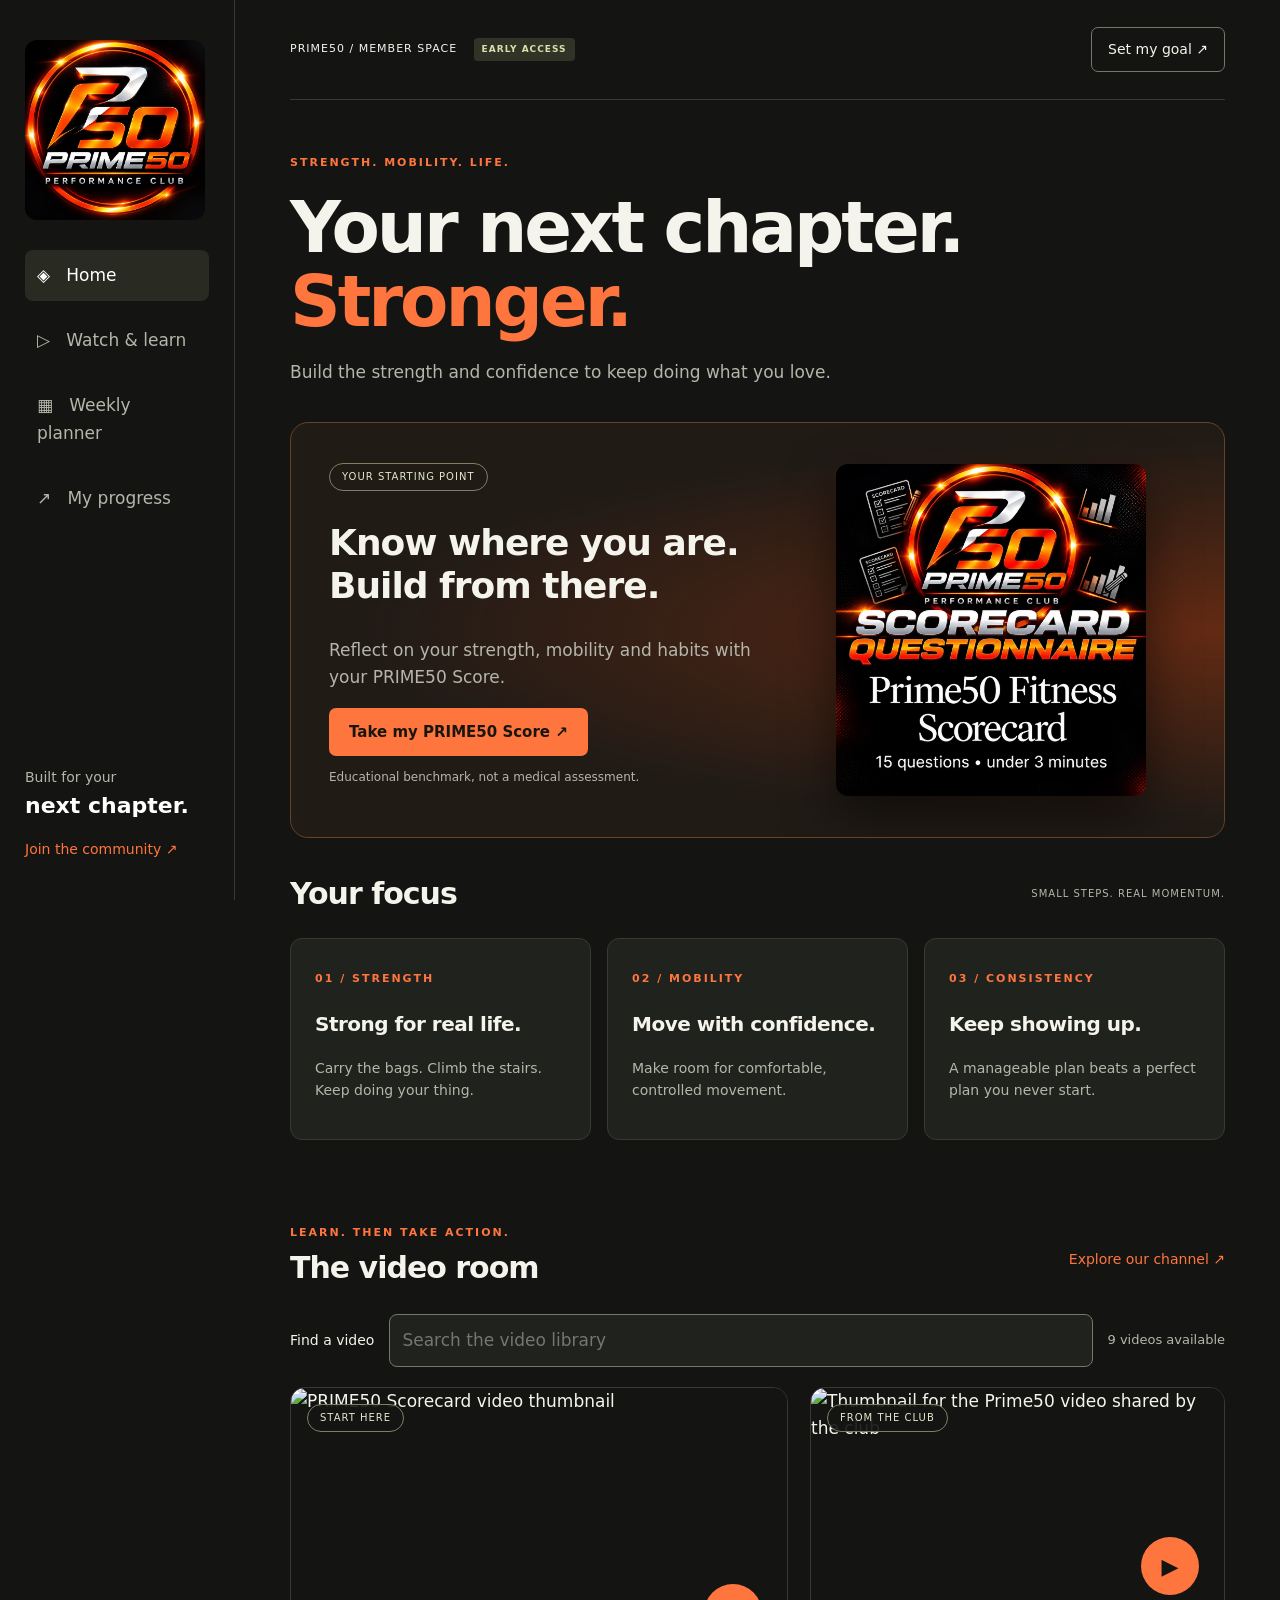
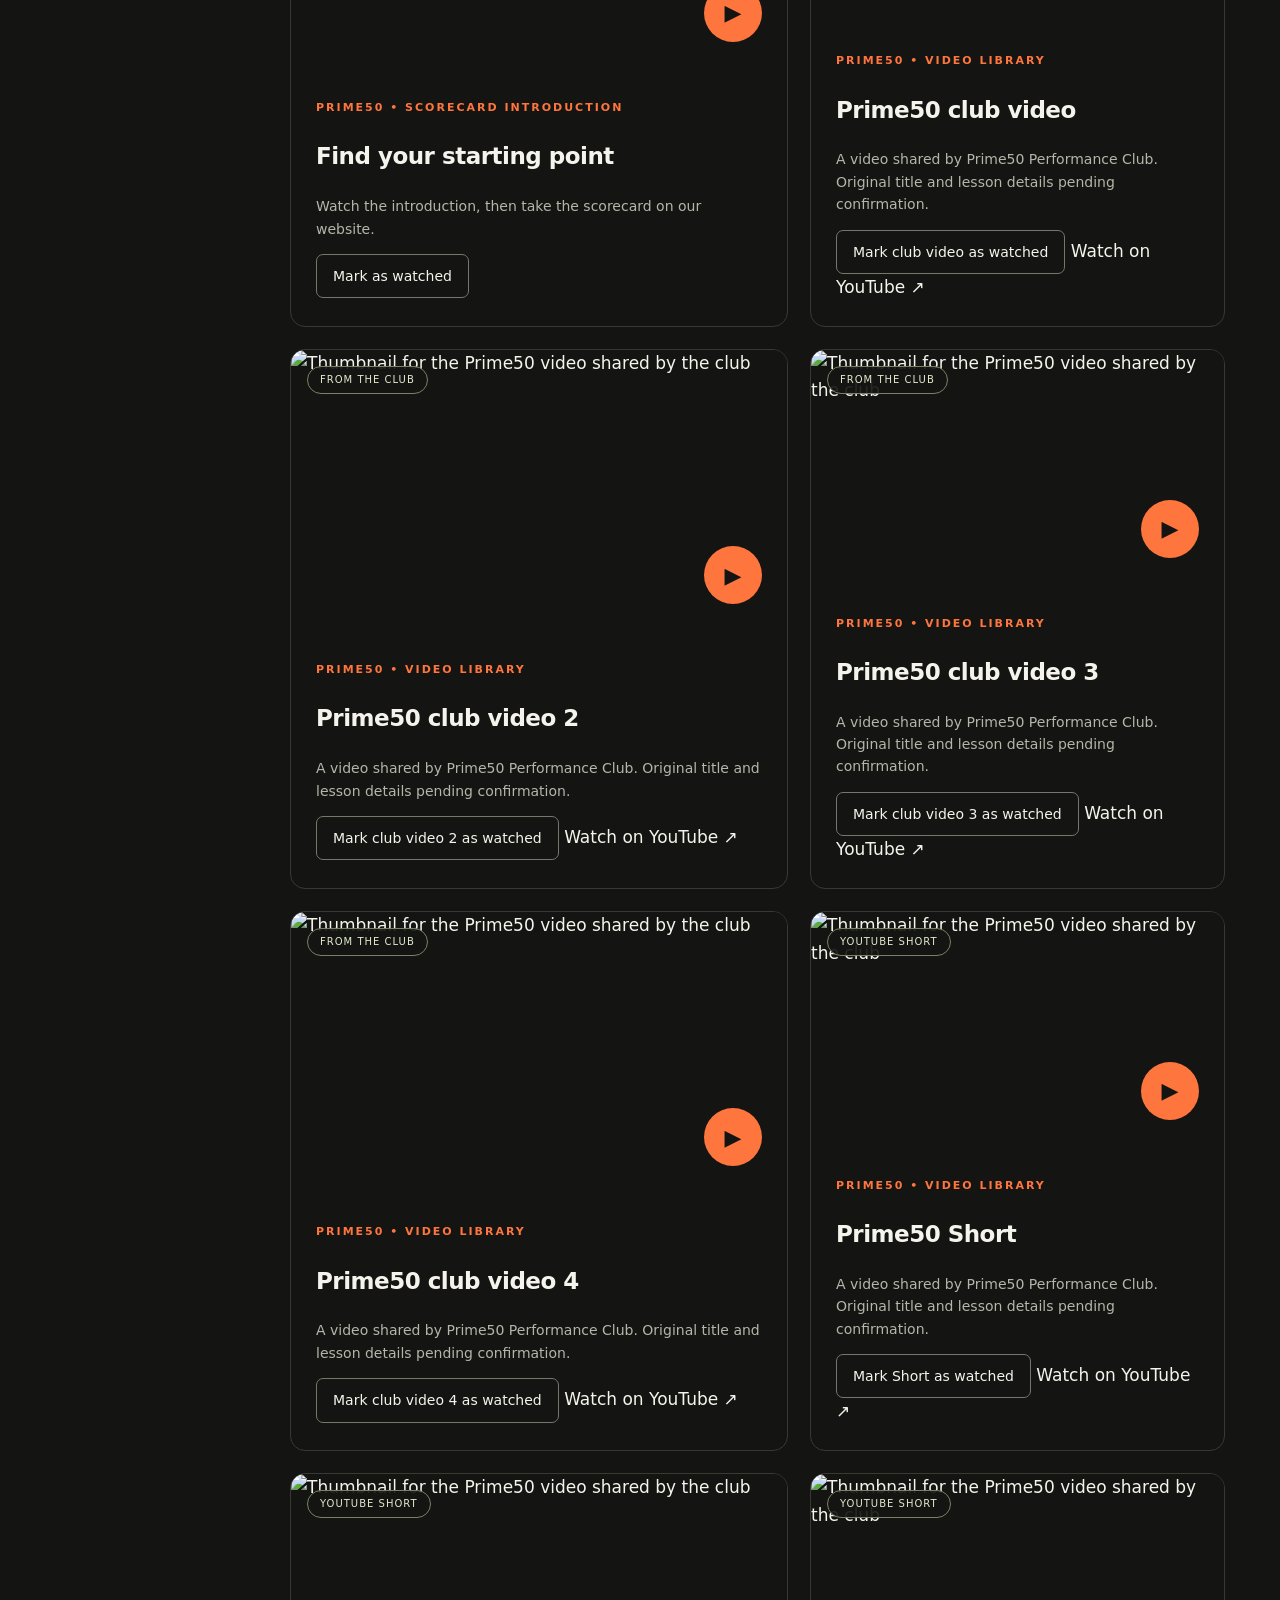
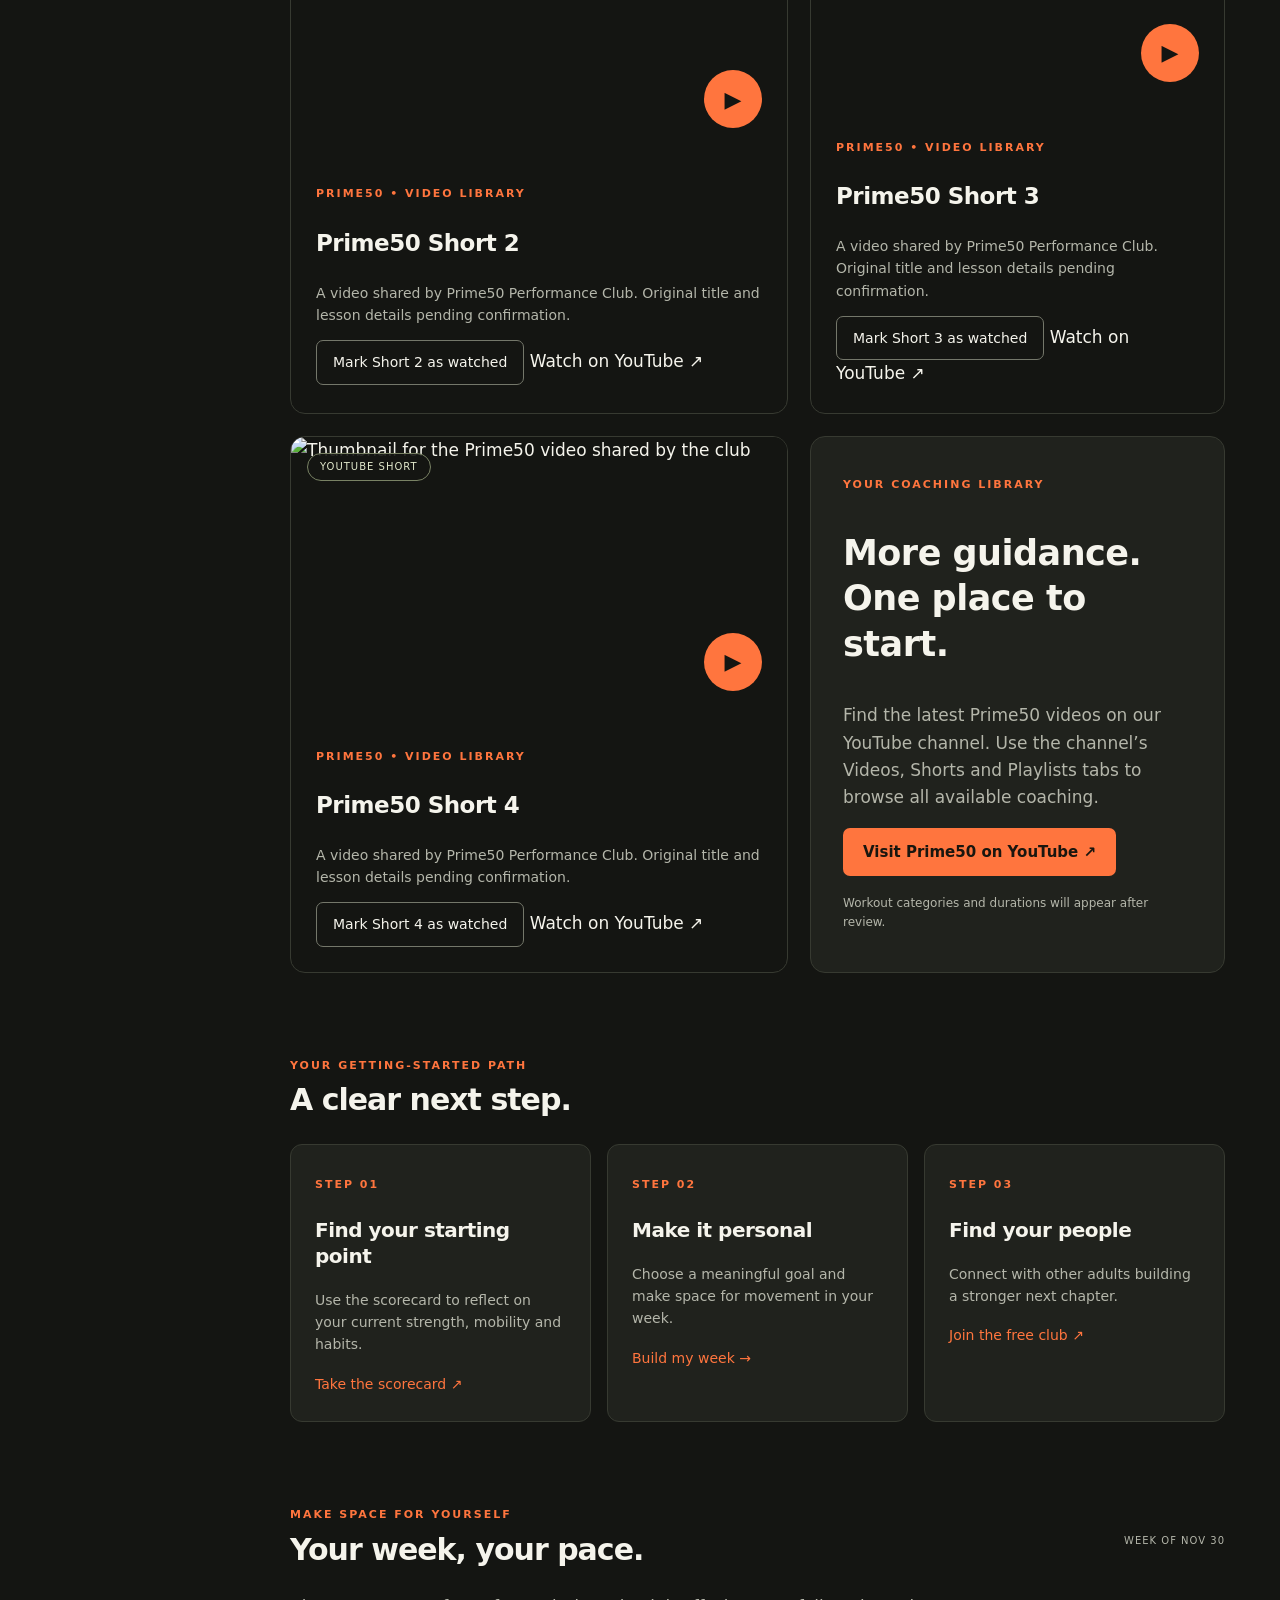
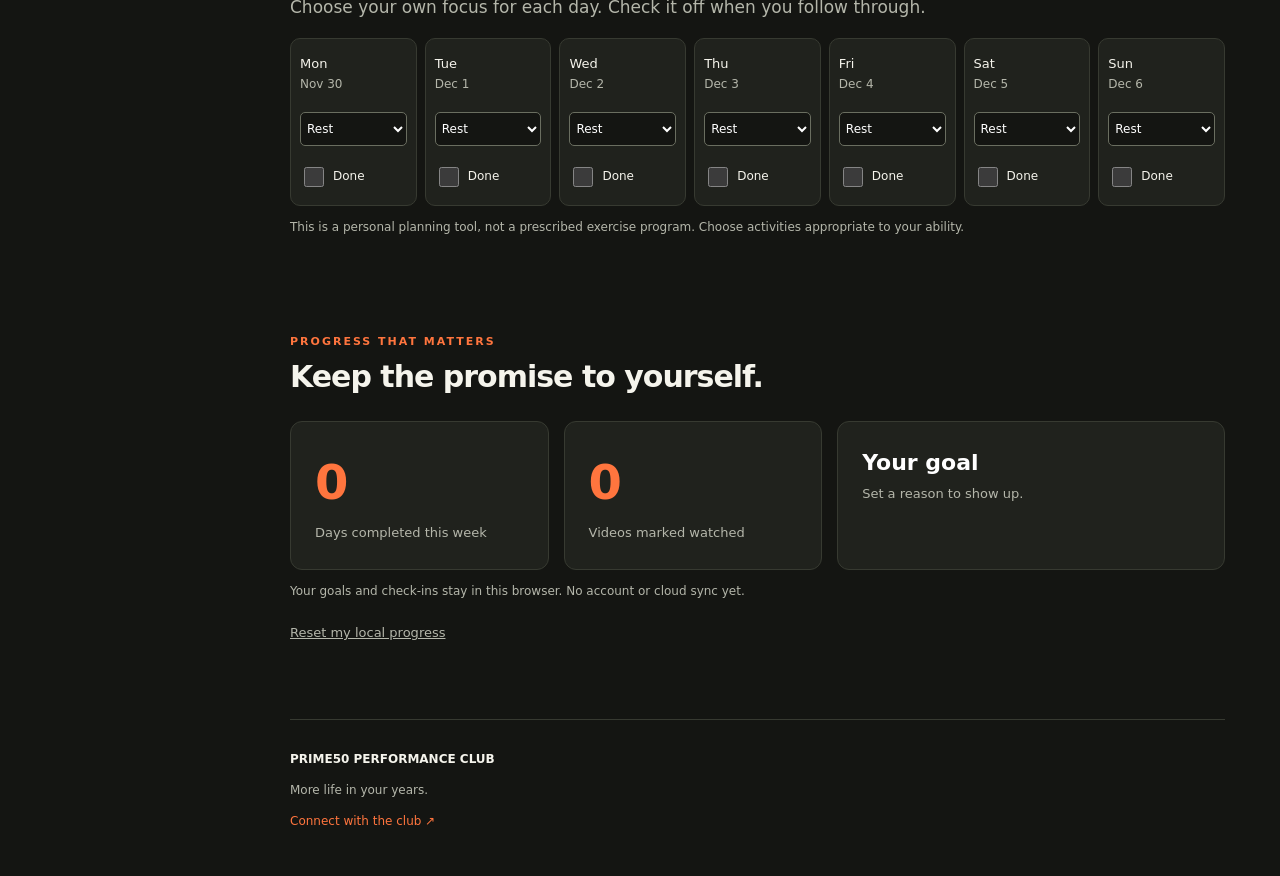
==== commit f8ec75d0: "Add fourth supplied Prime50 YouTube Short" ====
--- a/app/index.html
+++ b/app/index.html
@@ -5,7 +5,7 @@
 <section id="today"><div class="eyebrow">STRENGTH. MOBILITY. LIFE.</div><h1>Your next chapter.<br><em>Stronger.</em></h1><p class="intro">Build the strength and confidence to keep doing what you love.</p>
 <div class="hero"><div><span class="pill">YOUR STARTING POINT</span><h2>Know where you are.<br>Build from there.</h2><p>Reflect on your strength, mobility and habits with your PRIME50 Score.</p><a class="button" href="../#scorecard">Take my PRIME50 Score ↗</a><p class="fine">Educational benchmark, not a medical assessment.</p></div><a class="scorecard-art" href="../#scorecard" aria-label="Take the Prime50 fitness scorecard"><img src="assets/prime50-scorecard.jpg" alt="Prime50 fitness scorecard questionnaire — 15 questions" width="1193" height="1280"></a></div>
 <div class="section-head"><h2>Your focus</h2><span>SMALL STEPS. REAL MOMENTUM.</span></div><div class="focus-grid"><article><span class="number">01 / STRENGTH</span><h3>Strong for real life.</h3><p>Carry the bags. Climb the stairs. Keep doing your thing.</p></article><article><span class="number">02 / MOBILITY</span><h3>Move with confidence.</h3><p>Make room for comfortable, controlled movement.</p></article><article><span class="number">03 / CONSISTENCY</span><h3>Keep showing up.</h3><p>A manageable plan beats a perfect plan you never start.</p></article></div></section>
-<section id="library"><div class="section-head"><div><div class="eyebrow">LEARN. THEN TAKE ACTION.</div><h2>The video room</h2></div><a href="https://youtube.com/@prime50performanceclub" target="_blank" rel="noopener">Explore our channel ↗</a></div><div class="library-tools"><label for="video-search">Find a video</label><input id="video-search" type="search" placeholder="Search the video library"><span id="library-count" role="status">8 videos available</span></div><div class="video-grid"><article class="video-card" data-search="prime50 scorecard introduction starting point assessment"><div class="video-cover"><img class="youtube-thumbnail" src="https://i.ytimg.com/vi/nLTENVZcdPg/hqdefault.jpg" alt="PRIME50 Scorecard video thumbnail" width="480" height="360"><span class="pill">START HERE</span><button class="play" id="play" aria-label="Play PRIME50 scorecard introduction">▶</button></div><div class="video-info"><span class="number">PRIME50 • SCORECARD INTRODUCTION</span><h3>Find your starting point</h3><p>Watch the introduction, then take the scorecard on our website.</p><button class="outline" id="watched">Mark as watched</button></div></article><article class="video-card" data-search="prime50 performance club coaching QL1XPIx3OJk"><div class="video-cover"><img class="youtube-thumbnail" src="https://i.ytimg.com/vi/QL1XPIx3OJk/hqdefault.jpg" alt="Thumbnail for the Prime50 video shared by the club" width="480" height="360" loading="lazy"><span class="pill">FROM THE CLUB</span><button class="play" data-video="QL1XPIx3OJk" aria-label="Play Prime50 club video">▶</button></div><div class="video-info"><span class="number">PRIME50 • VIDEO LIBRARY</span><h3>Prime50 club video</h3><p>A video shared by Prime50 Performance Club. Original title and lesson details pending confirmation.</p><button class="outline" id="watched-club" aria-pressed="false">Mark club video as watched</button> <a href="https://www.youtube.com/watch?v=QL1XPIx3OJk" target="_blank" rel="noopener">Watch on YouTube ↗</a></div></article><article class="video-card" data-search="prime50 performance club coaching gA1s6fMe8do"><div class="video-cover"><img class="youtube-thumbnail" src="https://i.ytimg.com/vi/gA1s6fMe8do/hqdefault.jpg" alt="Thumbnail for the Prime50 video shared by the club" width="480" height="360" loading="lazy"><span class="pill">FROM THE CLUB</span><button class="play" data-video="gA1s6fMe8do" aria-label="Play Prime50 club video 2">▶</button></div><div class="video-info"><span class="number">PRIME50 • VIDEO LIBRARY</span><h3>Prime50 club video 2</h3><p>A video shared by Prime50 Performance Club. Original title and lesson details pending confirmation.</p><button class="outline" id="watched-club-2" aria-pressed="false">Mark club video 2 as watched</button> <a href="https://www.youtube.com/watch?v=gA1s6fMe8do" target="_blank" rel="noopener">Watch on YouTube ↗</a></div></article><article class="video-card" data-search="prime50 performance club coaching ScxQE7yc4xw"><div class="video-cover"><img class="youtube-thumbnail" src="https://i.ytimg.com/vi/ScxQE7yc4xw/hqdefault.jpg" alt="Thumbnail for the Prime50 video shared by the club" width="480" height="360" loading="lazy"><span class="pill">FROM THE CLUB</span><button class="play" data-video="ScxQE7yc4xw" aria-label="Play Prime50 club video 3">▶</button></div><div class="video-info"><span class="number">PRIME50 • VIDEO LIBRARY</span><h3>Prime50 club video 3</h3><p>A video shared by Prime50 Performance Club. Original title and lesson details pending confirmation.</p><button class="outline" id="watched-club-3" aria-pressed="false">Mark club video 3 as watched</button> <a href="https://www.youtube.com/watch?v=ScxQE7yc4xw" target="_blank" rel="noopener">Watch on YouTube ↗</a></div></article><article class="video-card" data-search="prime50 performance club coaching z4B2VB32XaA"><div class="video-cover"><img class="youtube-thumbnail" src="https://i.ytimg.com/vi/z4B2VB32XaA/hqdefault.jpg" alt="Thumbnail for the Prime50 video shared by the club" width="480" height="360" loading="lazy"><span class="pill">FROM THE CLUB</span><button class="play" data-video="z4B2VB32XaA" aria-label="Play Prime50 club video 4">▶</button></div><div class="video-info"><span class="number">PRIME50 • VIDEO LIBRARY</span><h3>Prime50 club video 4</h3><p>A video shared by Prime50 Performance Club. Original title and lesson details pending confirmation.</p><button class="outline" id="watched-club-4" aria-pressed="false">Mark club video 4 as watched</button> <a href="https://www.youtube.com/watch?v=z4B2VB32XaA" target="_blank" rel="noopener">Watch on YouTube ↗</a></div></article><article class="video-card" data-search="prime50 performance club short 40ndkd7tsEo"><div class="video-cover"><img class="youtube-thumbnail" src="https://i.ytimg.com/vi/40ndkd7tsEo/hqdefault.jpg" alt="Thumbnail for the Prime50 video shared by the club" width="480" height="360" loading="lazy"><span class="pill">YOUTUBE SHORT</span><button class="play" data-video="40ndkd7tsEo" aria-label="Play Prime50 Short">▶</button></div><div class="video-info"><span class="number">PRIME50 • VIDEO LIBRARY</span><h3>Prime50 Short</h3><p>A video shared by Prime50 Performance Club. Original title and lesson details pending confirmation.</p><button class="outline" id="watched-short-1" aria-pressed="false">Mark Short as watched</button> <a href="https://youtube.com/shorts/40ndkd7tsEo" target="_blank" rel="noopener">Watch on YouTube ↗</a></div></article><article class="video-card" data-search="prime50 performance club short fjKj8_grTQg"><div class="video-cover"><img class="youtube-thumbnail" src="https://i.ytimg.com/vi/fjKj8_grTQg/hqdefault.jpg" alt="Thumbnail for the Prime50 video shared by the club" width="480" height="360" loading="lazy"><span class="pill">YOUTUBE SHORT</span><button class="play" data-video="fjKj8_grTQg" aria-label="Play Prime50 Short 2">▶</button></div><div class="video-info"><span class="number">PRIME50 • VIDEO LIBRARY</span><h3>Prime50 Short 2</h3><p>A video shared by Prime50 Performance Club. Original title and lesson details pending confirmation.</p><button class="outline" id="watched-short-2" aria-pressed="false">Mark Short 2 as watched</button> <a href="https://youtube.com/shorts/fjKj8_grTQg" target="_blank" rel="noopener">Watch on YouTube ↗</a></div></article><article class="video-card" data-search="prime50 performance club short QuH2kvxlpH0"><div class="video-cover"><img class="youtube-thumbnail" src="https://i.ytimg.com/vi/QuH2kvxlpH0/hqdefault.jpg" alt="Thumbnail for the Prime50 video shared by the club" width="480" height="360" loading="lazy"><span class="pill">YOUTUBE SHORT</span><button class="play" data-video="QuH2kvxlpH0" aria-label="Play Prime50 Short 3">▶</button></div><div class="video-info"><span class="number">PRIME50 • VIDEO LIBRARY</span><h3>Prime50 Short 3</h3><p>A video shared by Prime50 Performance Club. Original title and lesson details pending confirmation.</p><button class="outline" id="watched-short-3" aria-pressed="false">Mark Short 3 as watched</button> <a href="https://youtube.com/shorts/QuH2kvxlpH0" target="_blank" rel="noopener">Watch on YouTube ↗</a></div></article><article class="channel-card"><span class="number">YOUR COACHING LIBRARY</span><h3>More guidance.<br>One place to start.</h3><p>Find the latest Prime50 videos on our YouTube channel. Use the channel’s Videos, Shorts and Playlists tabs to browse all available coaching.</p><a class="button" href="https://youtube.com/@prime50performanceclub" target="_blank" rel="noopener">Visit Prime50 on YouTube ↗</a><small>Workout categories and durations will appear after review.</small></article></div></section>
+<section id="library"><div class="section-head"><div><div class="eyebrow">LEARN. THEN TAKE ACTION.</div><h2>The video room</h2></div><a href="https://youtube.com/@prime50performanceclub" target="_blank" rel="noopener">Explore our channel ↗</a></div><div class="library-tools"><label for="video-search">Find a video</label><input id="video-search" type="search" placeholder="Search the video library"><span id="library-count" role="status">9 videos available</span></div><div class="video-grid"><article class="video-card" data-search="prime50 scorecard introduction starting point assessment"><div class="video-cover"><img class="youtube-thumbnail" src="https://i.ytimg.com/vi/nLTENVZcdPg/hqdefault.jpg" alt="PRIME50 Scorecard video thumbnail" width="480" height="360"><span class="pill">START HERE</span><button class="play" id="play" aria-label="Play PRIME50 scorecard introduction">▶</button></div><div class="video-info"><span class="number">PRIME50 • SCORECARD INTRODUCTION</span><h3>Find your starting point</h3><p>Watch the introduction, then take the scorecard on our website.</p><button class="outline" id="watched">Mark as watched</button></div></article><article class="video-card" data-search="prime50 performance club coaching QL1XPIx3OJk"><div class="video-cover"><img class="youtube-thumbnail" src="https://i.ytimg.com/vi/QL1XPIx3OJk/hqdefault.jpg" alt="Thumbnail for the Prime50 video shared by the club" width="480" height="360" loading="lazy"><span class="pill">FROM THE CLUB</span><button class="play" data-video="QL1XPIx3OJk" aria-label="Play Prime50 club video">▶</button></div><div class="video-info"><span class="number">PRIME50 • VIDEO LIBRARY</span><h3>Prime50 club video</h3><p>A video shared by Prime50 Performance Club. Original title and lesson details pending confirmation.</p><button class="outline" id="watched-club" aria-pressed="false">Mark club video as watched</button> <a href="https://www.youtube.com/watch?v=QL1XPIx3OJk" target="_blank" rel="noopener">Watch on YouTube ↗</a></div></article><article class="video-card" data-search="prime50 performance club coaching gA1s6fMe8do"><div class="video-cover"><img class="youtube-thumbnail" src="https://i.ytimg.com/vi/gA1s6fMe8do/hqdefault.jpg" alt="Thumbnail for the Prime50 video shared by the club" width="480" height="360" loading="lazy"><span class="pill">FROM THE CLUB</span><button class="play" data-video="gA1s6fMe8do" aria-label="Play Prime50 club video 2">▶</button></div><div class="video-info"><span class="number">PRIME50 • VIDEO LIBRARY</span><h3>Prime50 club video 2</h3><p>A video shared by Prime50 Performance Club. Original title and lesson details pending confirmation.</p><button class="outline" id="watched-club-2" aria-pressed="false">Mark club video 2 as watched</button> <a href="https://www.youtube.com/watch?v=gA1s6fMe8do" target="_blank" rel="noopener">Watch on YouTube ↗</a></div></article><article class="video-card" data-search="prime50 performance club coaching ScxQE7yc4xw"><div class="video-cover"><img class="youtube-thumbnail" src="https://i.ytimg.com/vi/ScxQE7yc4xw/hqdefault.jpg" alt="Thumbnail for the Prime50 video shared by the club" width="480" height="360" loading="lazy"><span class="pill">FROM THE CLUB</span><button class="play" data-video="ScxQE7yc4xw" aria-label="Play Prime50 club video 3">▶</button></div><div class="video-info"><span class="number">PRIME50 • VIDEO LIBRARY</span><h3>Prime50 club video 3</h3><p>A video shared by Prime50 Performance Club. Original title and lesson details pending confirmation.</p><button class="outline" id="watched-club-3" aria-pressed="false">Mark club video 3 as watched</button> <a href="https://www.youtube.com/watch?v=ScxQE7yc4xw" target="_blank" rel="noopener">Watch on YouTube ↗</a></div></article><article class="video-card" data-search="prime50 performance club coaching z4B2VB32XaA"><div class="video-cover"><img class="youtube-thumbnail" src="https://i.ytimg.com/vi/z4B2VB32XaA/hqdefault.jpg" alt="Thumbnail for the Prime50 video shared by the club" width="480" height="360" loading="lazy"><span class="pill">FROM THE CLUB</span><button class="play" data-video="z4B2VB32XaA" aria-label="Play Prime50 club video 4">▶</button></div><div class="video-info"><span class="number">PRIME50 • VIDEO LIBRARY</span><h3>Prime50 club video 4</h3><p>A video shared by Prime50 Performance Club. Original title and lesson details pending confirmation.</p><button class="outline" id="watched-club-4" aria-pressed="false">Mark club video 4 as watched</button> <a href="https://www.youtube.com/watch?v=z4B2VB32XaA" target="_blank" rel="noopener">Watch on YouTube ↗</a></div></article><article class="video-card" data-search="prime50 performance club short 40ndkd7tsEo"><div class="video-cover"><img class="youtube-thumbnail" src="https://i.ytimg.com/vi/40ndkd7tsEo/hqdefault.jpg" alt="Thumbnail for the Prime50 video shared by the club" width="480" height="360" loading="lazy"><span class="pill">YOUTUBE SHORT</span><button class="play" data-video="40ndkd7tsEo" aria-label="Play Prime50 Short">▶</button></div><div class="video-info"><span class="number">PRIME50 • VIDEO LIBRARY</span><h3>Prime50 Short</h3><p>A video shared by Prime50 Performance Club. Original title and lesson details pending confirmation.</p><button class="outline" id="watched-short-1" aria-pressed="false">Mark Short as watched</button> <a href="https://youtube.com/shorts/40ndkd7tsEo" target="_blank" rel="noopener">Watch on YouTube ↗</a></div></article><article class="video-card" data-search="prime50 performance club short fjKj8_grTQg"><div class="video-cover"><img class="youtube-thumbnail" src="https://i.ytimg.com/vi/fjKj8_grTQg/hqdefault.jpg" alt="Thumbnail for the Prime50 video shared by the club" width="480" height="360" loading="lazy"><span class="pill">YOUTUBE SHORT</span><button class="play" data-video="fjKj8_grTQg" aria-label="Play Prime50 Short 2">▶</button></div><div class="video-info"><span class="number">PRIME50 • VIDEO LIBRARY</span><h3>Prime50 Short 2</h3><p>A video shared by Prime50 Performance Club. Original title and lesson details pending confirmation.</p><button class="outline" id="watched-short-2" aria-pressed="false">Mark Short 2 as watched</button> <a href="https://youtube.com/shorts/fjKj8_grTQg" target="_blank" rel="noopener">Watch on YouTube ↗</a></div></article><article class="video-card" data-search="prime50 performance club short QuH2kvxlpH0"><div class="video-cover"><img class="youtube-thumbnail" src="https://i.ytimg.com/vi/QuH2kvxlpH0/hqdefault.jpg" alt="Thumbnail for the Prime50 video shared by the club" width="480" height="360" loading="lazy"><span class="pill">YOUTUBE SHORT</span><button class="play" data-video="QuH2kvxlpH0" aria-label="Play Prime50 Short 3">▶</button></div><div class="video-info"><span class="number">PRIME50 • VIDEO LIBRARY</span><h3>Prime50 Short 3</h3><p>A video shared by Prime50 Performance Club. Original title and lesson details pending confirmation.</p><button class="outline" id="watched-short-3" aria-pressed="false">Mark Short 3 as watched</button> <a href="https://youtube.com/shorts/QuH2kvxlpH0" target="_blank" rel="noopener">Watch on YouTube ↗</a></div></article><article class="video-card" data-search="prime50 performance club short x4pf4R3cjOE"><div class="video-cover"><img class="youtube-thumbnail" src="https://i.ytimg.com/vi/x4pf4R3cjOE/hqdefault.jpg" alt="Thumbnail for the Prime50 video shared by the club" width="480" height="360" loading="lazy"><span class="pill">YOUTUBE SHORT</span><button class="play" data-video="x4pf4R3cjOE" aria-label="Play Prime50 Short 4">▶</button></div><div class="video-info"><span class="number">PRIME50 • VIDEO LIBRARY</span><h3>Prime50 Short 4</h3><p>A video shared by Prime50 Performance Club. Original title and lesson details pending confirmation.</p><button class="outline" id="watched-short-4" aria-pressed="false">Mark Short 4 as watched</button> <a href="https://youtube.com/shorts/x4pf4R3cjOE" target="_blank" rel="noopener">Watch on YouTube ↗</a></div></article><article class="channel-card"><span class="number">YOUR COACHING LIBRARY</span><h3>More guidance.<br>One place to start.</h3><p>Find the latest Prime50 videos on our YouTube channel. Use the channel’s Videos, Shorts and Playlists tabs to browse all available coaching.</p><a class="button" href="https://youtube.com/@prime50performanceclub" target="_blank" rel="noopener">Visit Prime50 on YouTube ↗</a><small>Workout categories and durations will appear after review.</small></article></div></section>
 <section id="path"><div class="section-head"><div><div class="eyebrow">YOUR GETTING-STARTED PATH</div><h2>A clear next step.</h2></div></div><div class="focus-grid"><article><span class="number">STEP 01</span><h3>Find your starting point</h3><p>Use the scorecard to reflect on your current strength, mobility and habits.</p><a href="../#scorecard">Take the scorecard ↗</a></article><article><span class="number">STEP 02</span><h3>Make it personal</h3><p>Choose a meaningful goal and make space for movement in your week.</p><a href="#plan">Build my week →</a></article><article><span class="number">STEP 03</span><h3>Find your people</h3><p>Connect with other adults building a stronger next chapter.</p><a href="https://www.skool.com/prime50-performance-club/about" target="_blank" rel="noopener">Join the free club ↗</a></article></div></section><section id="plan"><div class="section-head"><div><div class="eyebrow">MAKE SPACE FOR YOURSELF</div><h2>Your week, your pace.</h2></div><span id="week-label"></span></div><p>Choose your own focus for each day. Check it off when you follow through.</p><div id="days" class="days"></div><p class="fine">This is a personal planning tool, not a prescribed exercise program. Choose activities appropriate to your ability.</p></section>
 <section id="progress"><div class="section-head"><div><div class="eyebrow">PROGRESS THAT MATTERS</div><h2>Keep the promise to yourself.</h2></div></div><div class="stats"><article><strong id="completed">0</strong><span>Days completed this week</span></article><article><strong id="video-count">0</strong><span>Videos marked watched</span></article><article><strong id="goal-label">Your goal</strong><span id="goal-value">Set a reason to show up.</span></article></div><p class="fine">Your goals and check-ins stay in this browser. No account or cloud sync yet.</p><button id="reset" class="text-button">Reset my local progress</button></section>
 <footer><strong>PRIME50 PERFORMANCE CLUB</strong><p>More life in your years.</p><a href="https://www.skool.com/prime50-performance-club/about" target="_blank" rel="noopener">Connect with the club ↗</a></footer></main>
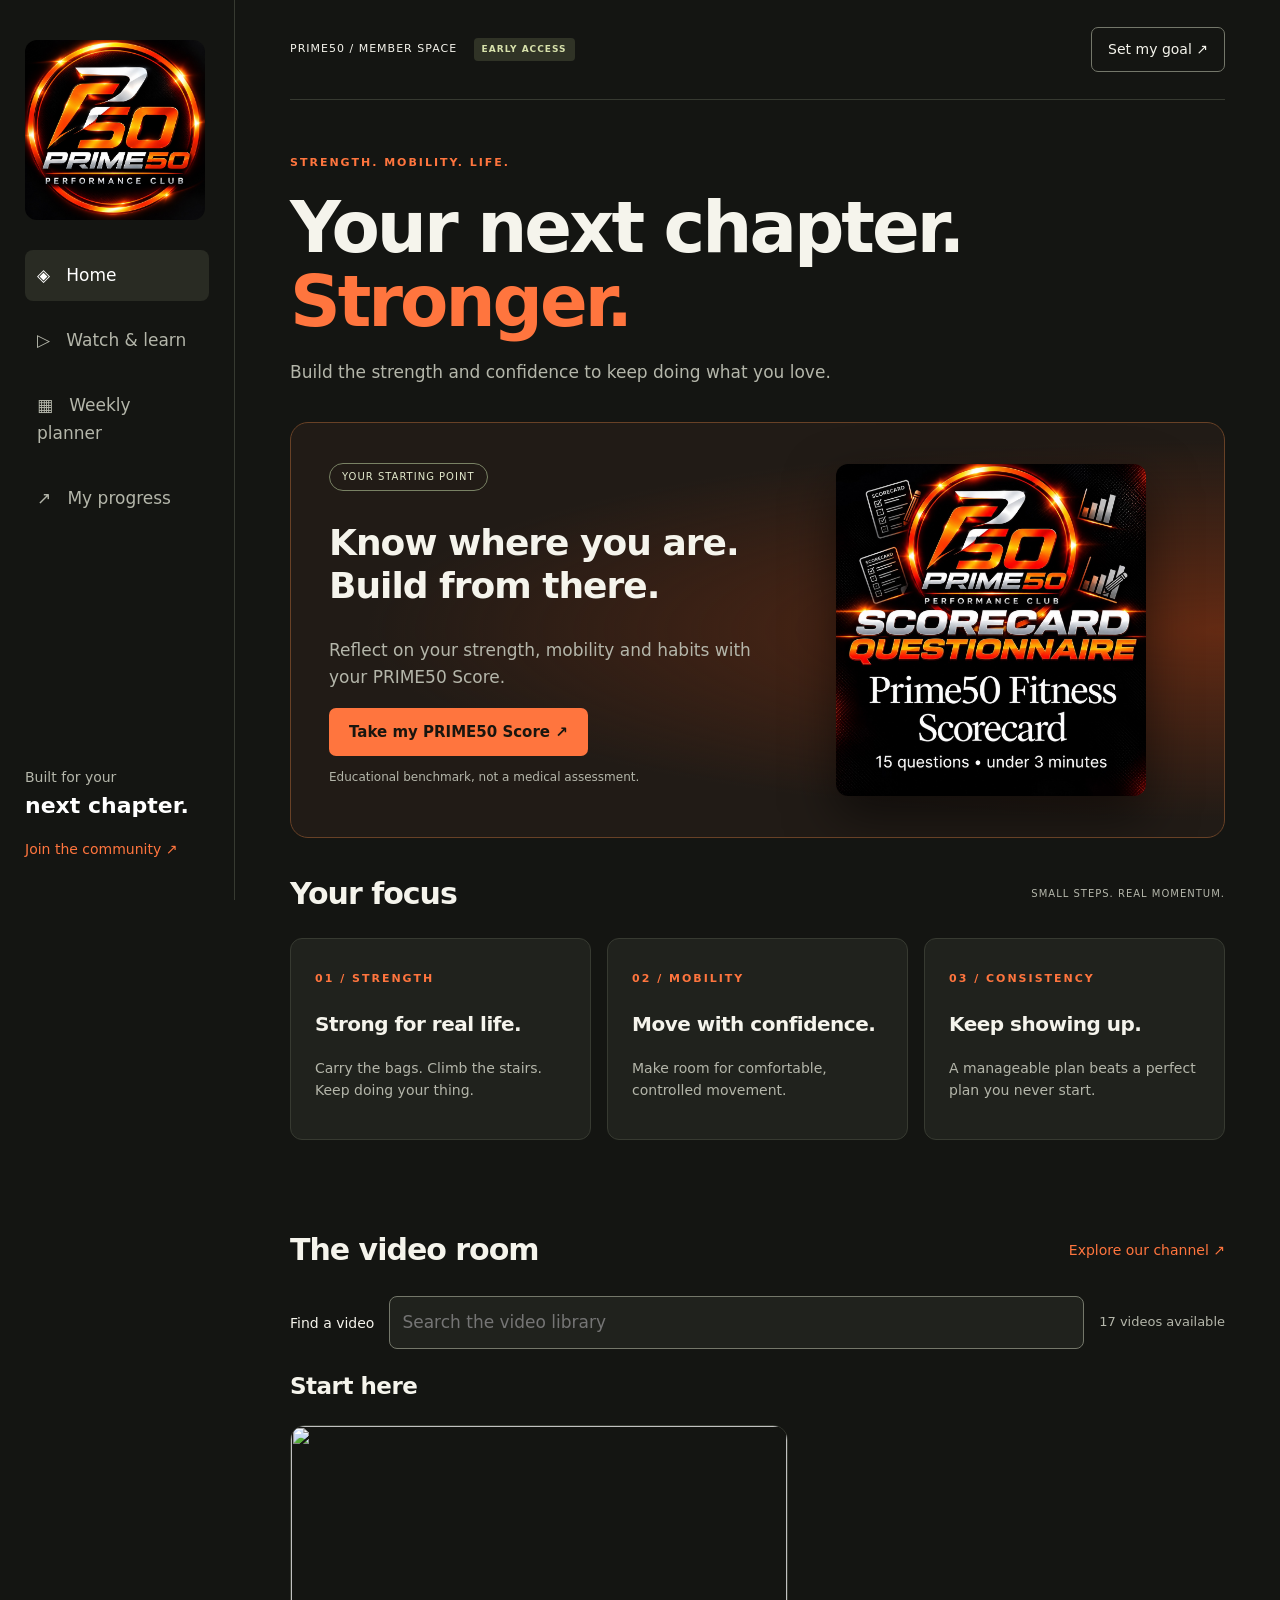
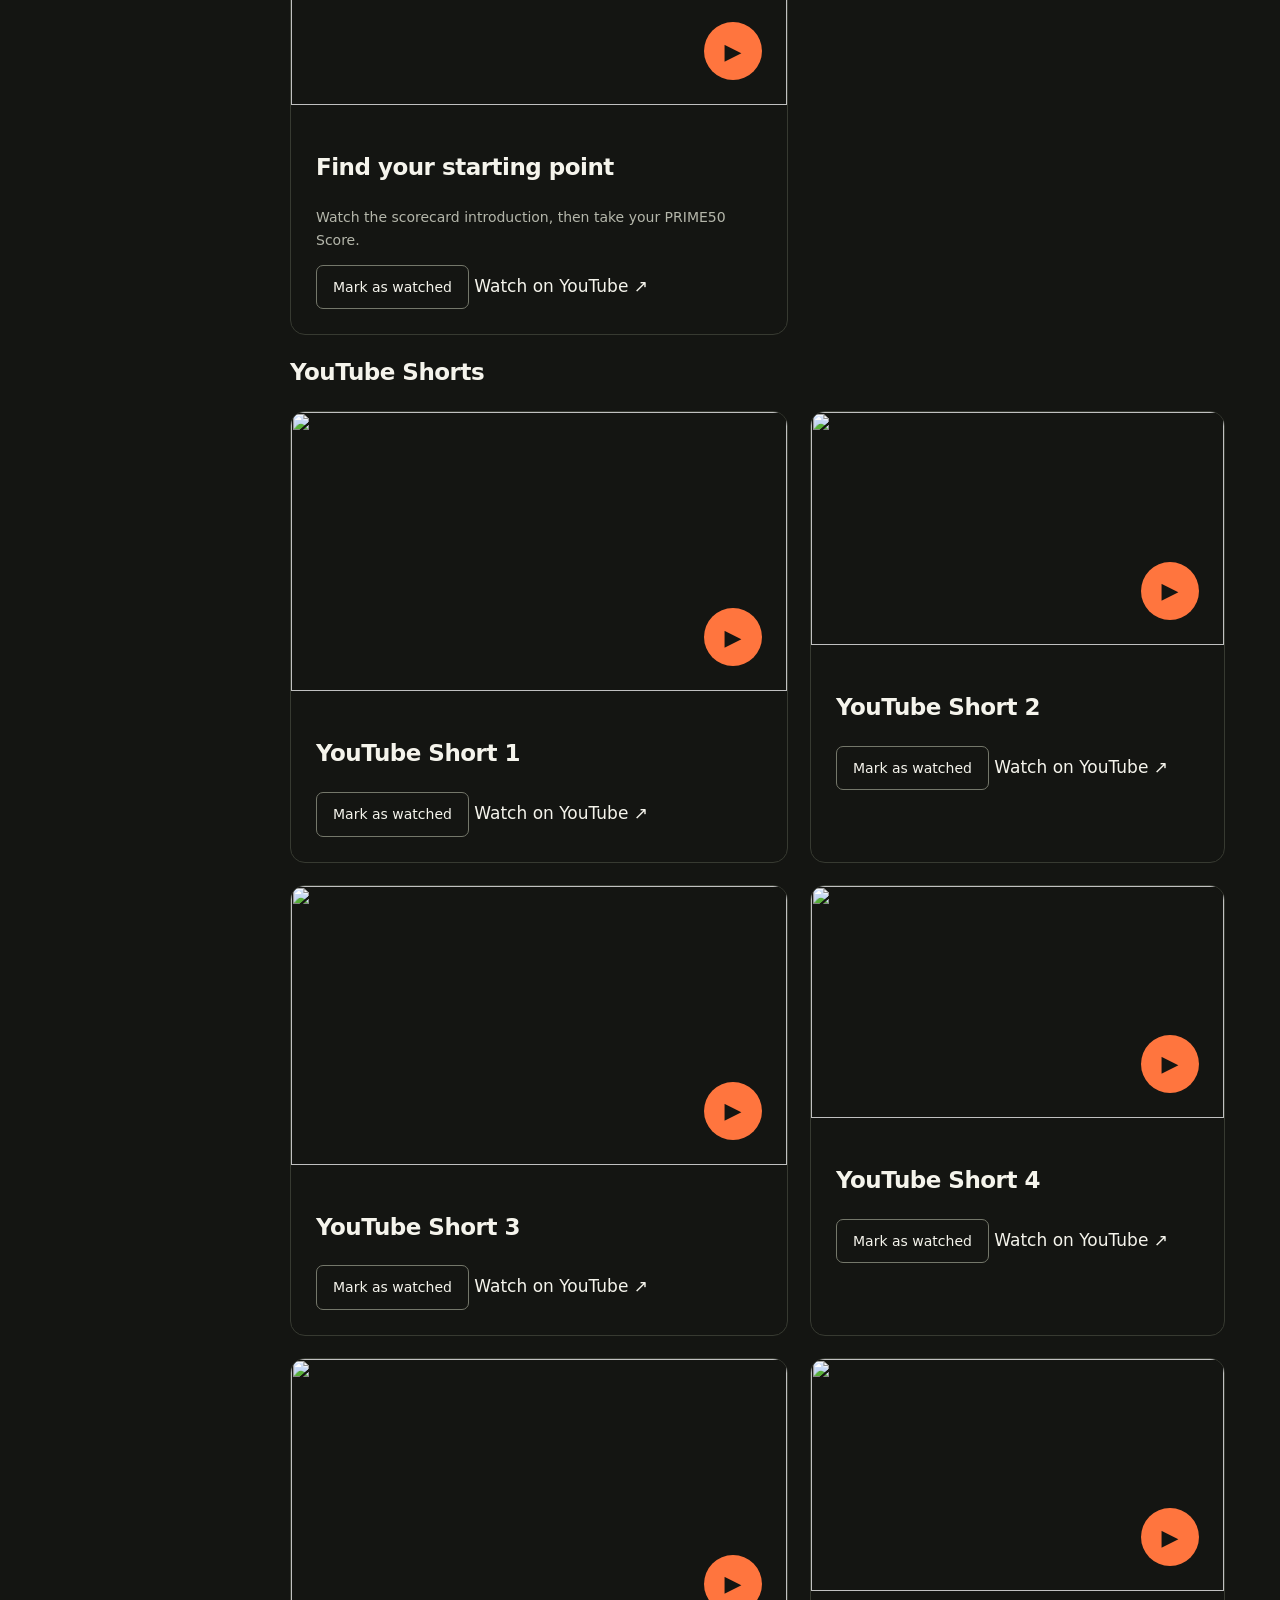
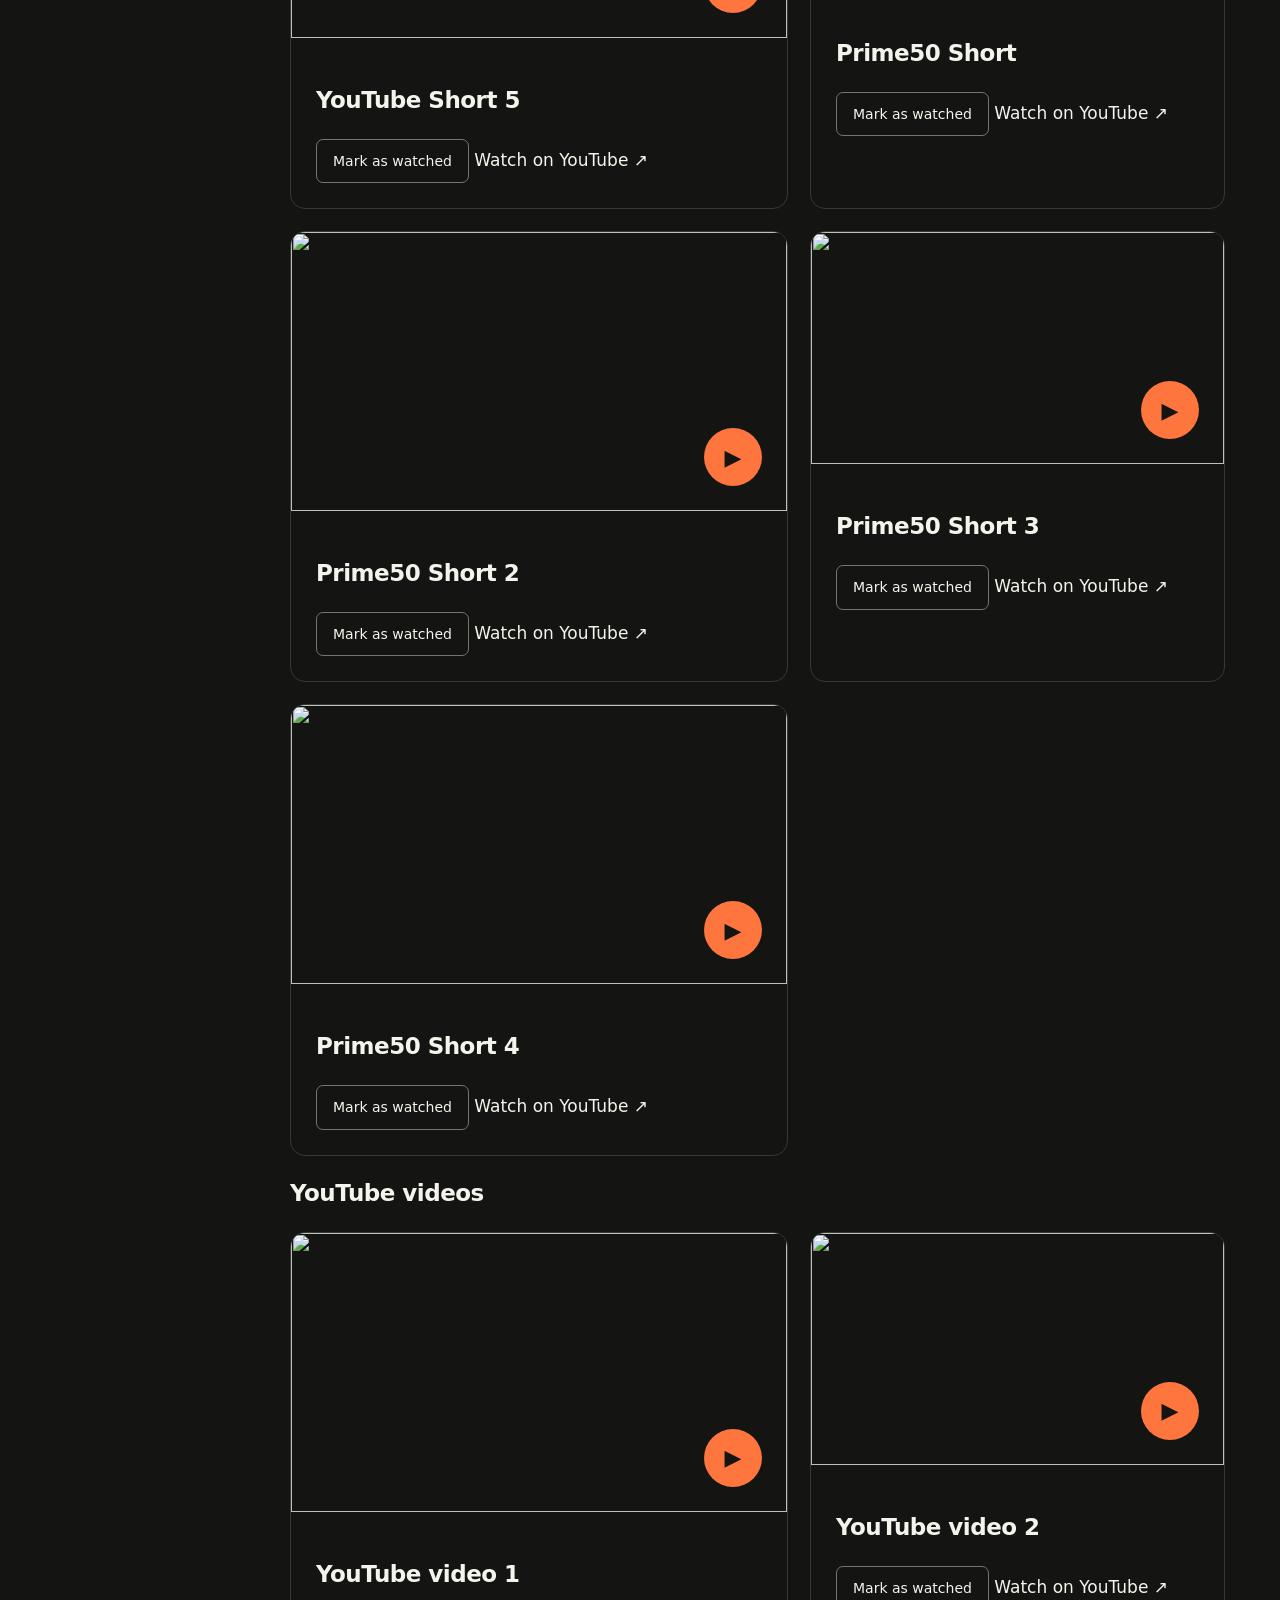
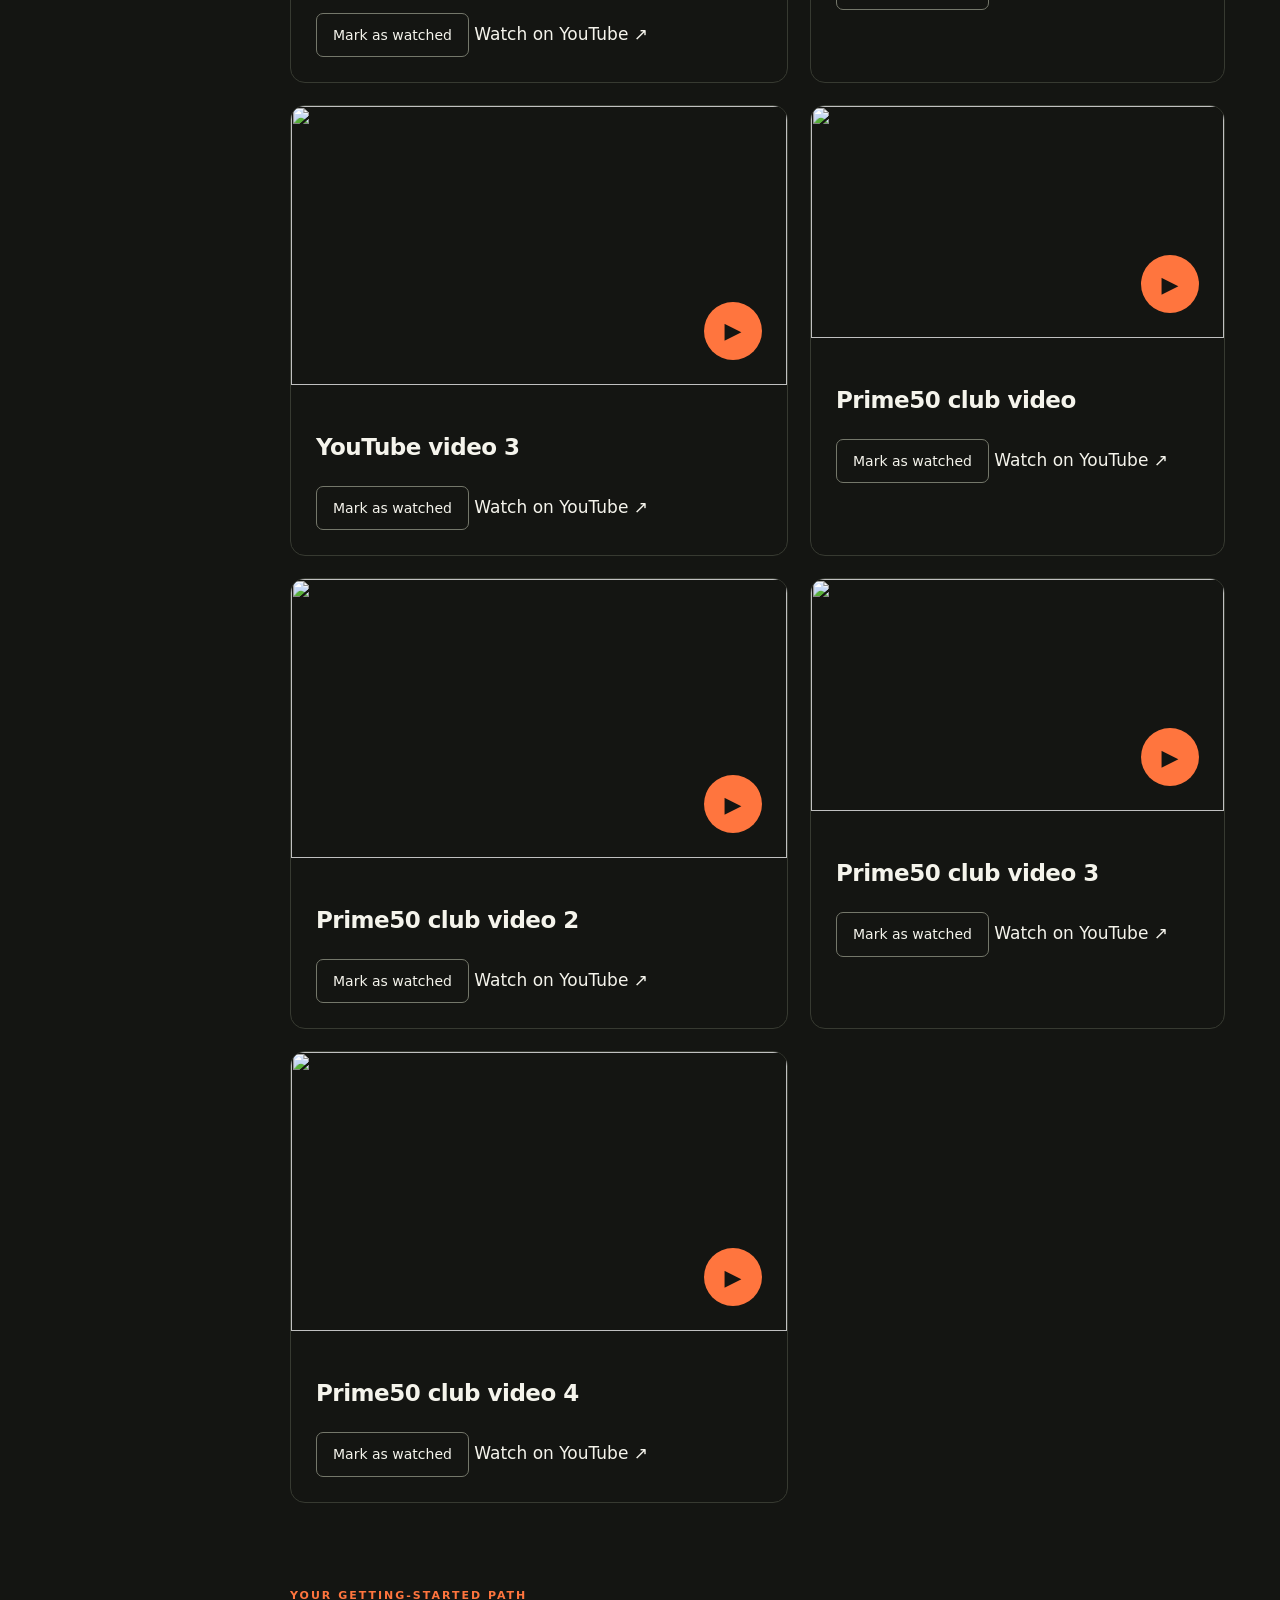
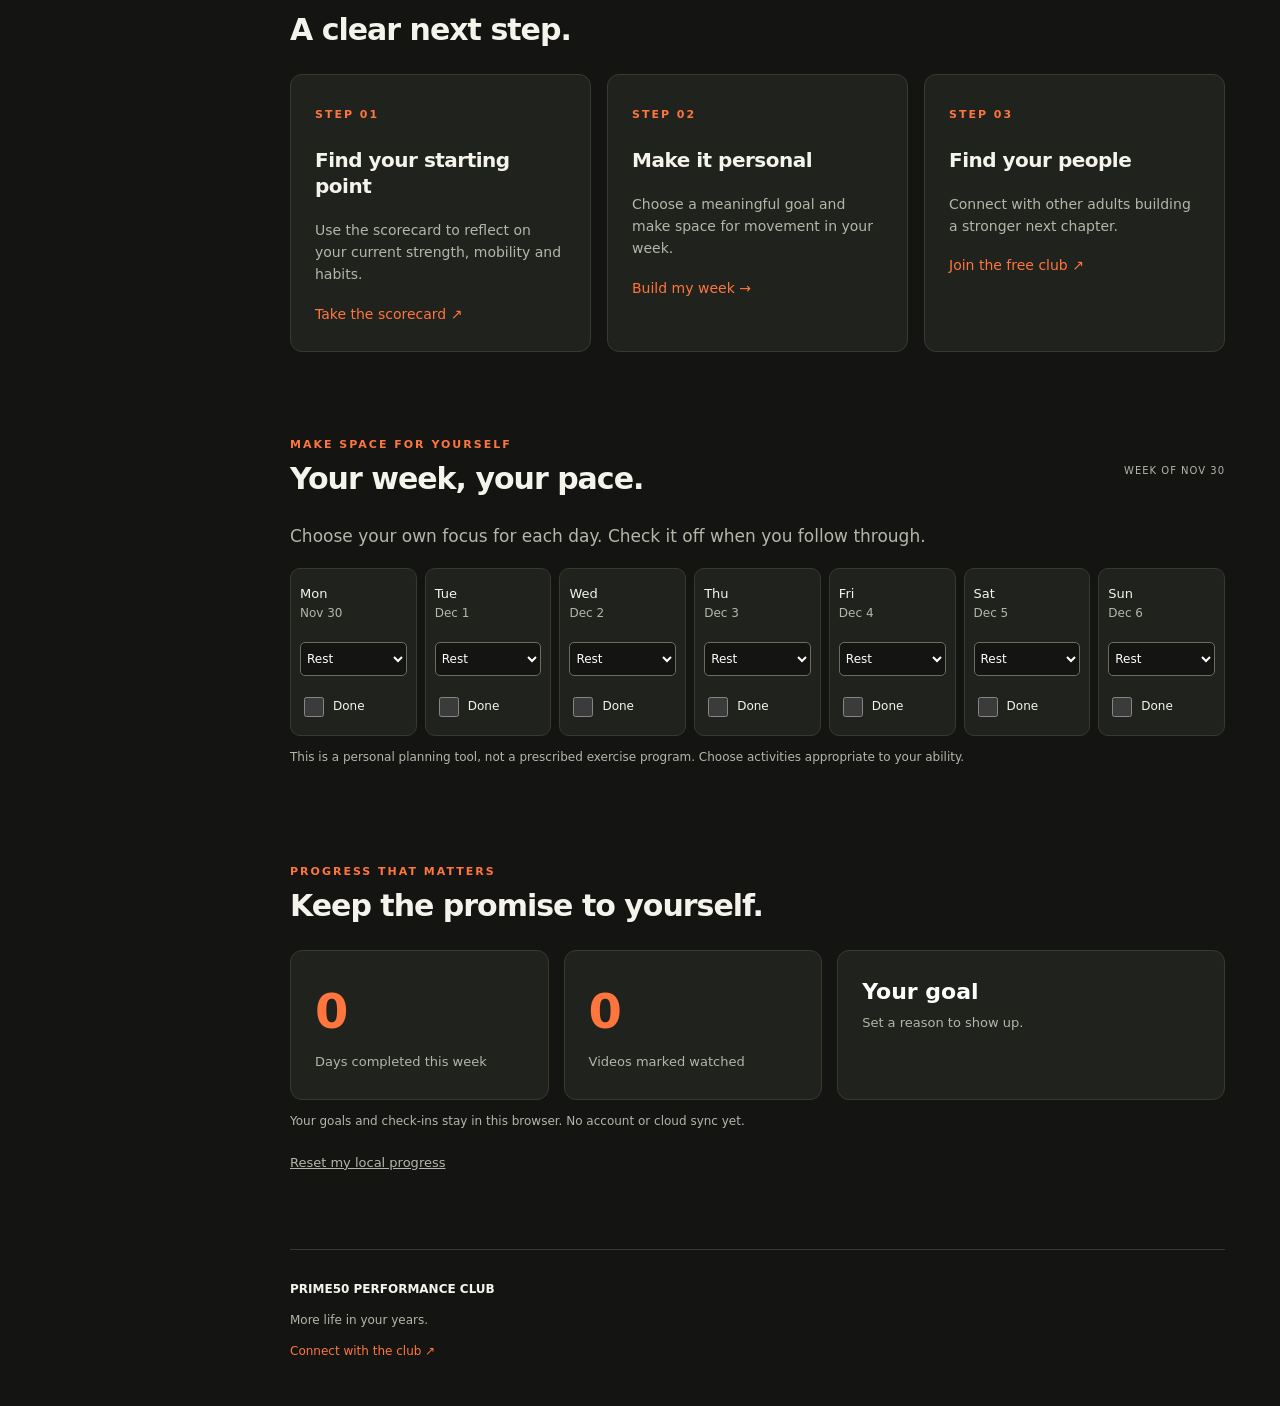
==== commit 2ffac1da: "Organize the PRIME50 video library and add supplied videos" ====
--- a/app/index.html
+++ b/app/index.html
@@ -5,7 +5,220 @@
 <section id="today"><div class="eyebrow">STRENGTH. MOBILITY. LIFE.</div><h1>Your next chapter.<br><em>Stronger.</em></h1><p class="intro">Build the strength and confidence to keep doing what you love.</p>
 <div class="hero"><div><span class="pill">YOUR STARTING POINT</span><h2>Know where you are.<br>Build from there.</h2><p>Reflect on your strength, mobility and habits with your PRIME50 Score.</p><a class="button" href="../#scorecard">Take my PRIME50 Score ↗</a><p class="fine">Educational benchmark, not a medical assessment.</p></div><a class="scorecard-art" href="../#scorecard" aria-label="Take the Prime50 fitness scorecard"><img src="assets/prime50-scorecard.jpg" alt="Prime50 fitness scorecard questionnaire — 15 questions" width="1193" height="1280"></a></div>
 <div class="section-head"><h2>Your focus</h2><span>SMALL STEPS. REAL MOMENTUM.</span></div><div class="focus-grid"><article><span class="number">01 / STRENGTH</span><h3>Strong for real life.</h3><p>Carry the bags. Climb the stairs. Keep doing your thing.</p></article><article><span class="number">02 / MOBILITY</span><h3>Move with confidence.</h3><p>Make room for comfortable, controlled movement.</p></article><article><span class="number">03 / CONSISTENCY</span><h3>Keep showing up.</h3><p>A manageable plan beats a perfect plan you never start.</p></article></div></section>
-<section id="library"><div class="section-head"><div><div class="eyebrow">LEARN. THEN TAKE ACTION.</div><h2>The video room</h2></div><a href="https://youtube.com/@prime50performanceclub" target="_blank" rel="noopener">Explore our channel ↗</a></div><div class="library-tools"><label for="video-search">Find a video</label><input id="video-search" type="search" placeholder="Search the video library"><span id="library-count" role="status">9 videos available</span></div><div class="video-grid"><article class="video-card" data-search="prime50 scorecard introduction starting point assessment"><div class="video-cover"><img class="youtube-thumbnail" src="https://i.ytimg.com/vi/nLTENVZcdPg/hqdefault.jpg" alt="PRIME50 Scorecard video thumbnail" width="480" height="360"><span class="pill">START HERE</span><button class="play" id="play" aria-label="Play PRIME50 scorecard introduction">▶</button></div><div class="video-info"><span class="number">PRIME50 • SCORECARD INTRODUCTION</span><h3>Find your starting point</h3><p>Watch the introduction, then take the scorecard on our website.</p><button class="outline" id="watched">Mark as watched</button></div></article><article class="video-card" data-search="prime50 performance club coaching QL1XPIx3OJk"><div class="video-cover"><img class="youtube-thumbnail" src="https://i.ytimg.com/vi/QL1XPIx3OJk/hqdefault.jpg" alt="Thumbnail for the Prime50 video shared by the club" width="480" height="360" loading="lazy"><span class="pill">FROM THE CLUB</span><button class="play" data-video="QL1XPIx3OJk" aria-label="Play Prime50 club video">▶</button></div><div class="video-info"><span class="number">PRIME50 • VIDEO LIBRARY</span><h3>Prime50 club video</h3><p>A video shared by Prime50 Performance Club. Original title and lesson details pending confirmation.</p><button class="outline" id="watched-club" aria-pressed="false">Mark club video as watched</button> <a href="https://www.youtube.com/watch?v=QL1XPIx3OJk" target="_blank" rel="noopener">Watch on YouTube ↗</a></div></article><article class="video-card" data-search="prime50 performance club coaching gA1s6fMe8do"><div class="video-cover"><img class="youtube-thumbnail" src="https://i.ytimg.com/vi/gA1s6fMe8do/hqdefault.jpg" alt="Thumbnail for the Prime50 video shared by the club" width="480" height="360" loading="lazy"><span class="pill">FROM THE CLUB</span><button class="play" data-video="gA1s6fMe8do" aria-label="Play Prime50 club video 2">▶</button></div><div class="video-info"><span class="number">PRIME50 • VIDEO LIBRARY</span><h3>Prime50 club video 2</h3><p>A video shared by Prime50 Performance Club. Original title and lesson details pending confirmation.</p><button class="outline" id="watched-club-2" aria-pressed="false">Mark club video 2 as watched</button> <a href="https://www.youtube.com/watch?v=gA1s6fMe8do" target="_blank" rel="noopener">Watch on YouTube ↗</a></div></article><article class="video-card" data-search="prime50 performance club coaching ScxQE7yc4xw"><div class="video-cover"><img class="youtube-thumbnail" src="https://i.ytimg.com/vi/ScxQE7yc4xw/hqdefault.jpg" alt="Thumbnail for the Prime50 video shared by the club" width="480" height="360" loading="lazy"><span class="pill">FROM THE CLUB</span><button class="play" data-video="ScxQE7yc4xw" aria-label="Play Prime50 club video 3">▶</button></div><div class="video-info"><span class="number">PRIME50 • VIDEO LIBRARY</span><h3>Prime50 club video 3</h3><p>A video shared by Prime50 Performance Club. Original title and lesson details pending confirmation.</p><button class="outline" id="watched-club-3" aria-pressed="false">Mark club video 3 as watched</button> <a href="https://www.youtube.com/watch?v=ScxQE7yc4xw" target="_blank" rel="noopener">Watch on YouTube ↗</a></div></article><article class="video-card" data-search="prime50 performance club coaching z4B2VB32XaA"><div class="video-cover"><img class="youtube-thumbnail" src="https://i.ytimg.com/vi/z4B2VB32XaA/hqdefault.jpg" alt="Thumbnail for the Prime50 video shared by the club" width="480" height="360" loading="lazy"><span class="pill">FROM THE CLUB</span><button class="play" data-video="z4B2VB32XaA" aria-label="Play Prime50 club video 4">▶</button></div><div class="video-info"><span class="number">PRIME50 • VIDEO LIBRARY</span><h3>Prime50 club video 4</h3><p>A video shared by Prime50 Performance Club. Original title and lesson details pending confirmation.</p><button class="outline" id="watched-club-4" aria-pressed="false">Mark club video 4 as watched</button> <a href="https://www.youtube.com/watch?v=z4B2VB32XaA" target="_blank" rel="noopener">Watch on YouTube ↗</a></div></article><article class="video-card" data-search="prime50 performance club short 40ndkd7tsEo"><div class="video-cover"><img class="youtube-thumbnail" src="https://i.ytimg.com/vi/40ndkd7tsEo/hqdefault.jpg" alt="Thumbnail for the Prime50 video shared by the club" width="480" height="360" loading="lazy"><span class="pill">YOUTUBE SHORT</span><button class="play" data-video="40ndkd7tsEo" aria-label="Play Prime50 Short">▶</button></div><div class="video-info"><span class="number">PRIME50 • VIDEO LIBRARY</span><h3>Prime50 Short</h3><p>A video shared by Prime50 Performance Club. Original title and lesson details pending confirmation.</p><button class="outline" id="watched-short-1" aria-pressed="false">Mark Short as watched</button> <a href="https://youtube.com/shorts/40ndkd7tsEo" target="_blank" rel="noopener">Watch on YouTube ↗</a></div></article><article class="video-card" data-search="prime50 performance club short fjKj8_grTQg"><div class="video-cover"><img class="youtube-thumbnail" src="https://i.ytimg.com/vi/fjKj8_grTQg/hqdefault.jpg" alt="Thumbnail for the Prime50 video shared by the club" width="480" height="360" loading="lazy"><span class="pill">YOUTUBE SHORT</span><button class="play" data-video="fjKj8_grTQg" aria-label="Play Prime50 Short 2">▶</button></div><div class="video-info"><span class="number">PRIME50 • VIDEO LIBRARY</span><h3>Prime50 Short 2</h3><p>A video shared by Prime50 Performance Club. Original title and lesson details pending confirmation.</p><button class="outline" id="watched-short-2" aria-pressed="false">Mark Short 2 as watched</button> <a href="https://youtube.com/shorts/fjKj8_grTQg" target="_blank" rel="noopener">Watch on YouTube ↗</a></div></article><article class="video-card" data-search="prime50 performance club short QuH2kvxlpH0"><div class="video-cover"><img class="youtube-thumbnail" src="https://i.ytimg.com/vi/QuH2kvxlpH0/hqdefault.jpg" alt="Thumbnail for the Prime50 video shared by the club" width="480" height="360" loading="lazy"><span class="pill">YOUTUBE SHORT</span><button class="play" data-video="QuH2kvxlpH0" aria-label="Play Prime50 Short 3">▶</button></div><div class="video-info"><span class="number">PRIME50 • VIDEO LIBRARY</span><h3>Prime50 Short 3</h3><p>A video shared by Prime50 Performance Club. Original title and lesson details pending confirmation.</p><button class="outline" id="watched-short-3" aria-pressed="false">Mark Short 3 as watched</button> <a href="https://youtube.com/shorts/QuH2kvxlpH0" target="_blank" rel="noopener">Watch on YouTube ↗</a></div></article><article class="video-card" data-search="prime50 performance club short x4pf4R3cjOE"><div class="video-cover"><img class="youtube-thumbnail" src="https://i.ytimg.com/vi/x4pf4R3cjOE/hqdefault.jpg" alt="Thumbnail for the Prime50 video shared by the club" width="480" height="360" loading="lazy"><span class="pill">YOUTUBE SHORT</span><button class="play" data-video="x4pf4R3cjOE" aria-label="Play Prime50 Short 4">▶</button></div><div class="video-info"><span class="number">PRIME50 • VIDEO LIBRARY</span><h3>Prime50 Short 4</h3><p>A video shared by Prime50 Performance Club. Original title and lesson details pending confirmation.</p><button class="outline" id="watched-short-4" aria-pressed="false">Mark Short 4 as watched</button> <a href="https://youtube.com/shorts/x4pf4R3cjOE" target="_blank" rel="noopener">Watch on YouTube ↗</a></div></article><article class="channel-card"><span class="number">YOUR COACHING LIBRARY</span><h3>More guidance.<br>One place to start.</h3><p>Find the latest Prime50 videos on our YouTube channel. Use the channel’s Videos, Shorts and Playlists tabs to browse all available coaching.</p><a class="button" href="https://youtube.com/@prime50performanceclub" target="_blank" rel="noopener">Visit Prime50 on YouTube ↗</a><small>Workout categories and durations will appear after review.</small></article></div></section>
+<section id="library">
+  <div class="section-head">
+    <h2>The video room</h2>
+    <a href="https://youtube.com/@prime50performanceclub" target="_blank" rel="noopener">Explore our channel ↗</a>
+  </div>
+  <div class="library-tools">
+    <label for="video-search">Find a video</label>
+    <input id="video-search" type="search" placeholder="Search the video library">
+    <span id="library-count" role="status">17 videos available</span>
+  </div>
+  <div data-video-group>
+    <h3>Start here</h3>
+    <div class="video-grid">
+    <article class="video-card" data-search="Find your starting point youtube shorts nLTENVZcdPg">
+      <div class="video-cover">
+        <img class="youtube-thumbnail" src="https://i.ytimg.com/vi/nLTENVZcdPg/hqdefault.jpg" alt="" width="480" height="360" loading="lazy">
+        <button class="play" data-video="nLTENVZcdPg" aria-label="Play Find your starting point">▶</button>
+      </div>
+      <div class="video-info">
+        <h3>Find your starting point</h3>
+        <p>Watch the scorecard introduction, then take your PRIME50 Score.</p>
+        <button type="button" class="outline" data-watched="watched" aria-pressed="false">Mark as watched</button>
+        <a href="https://www.youtube.com/shorts/nLTENVZcdPg" target="_blank" rel="noopener">Watch on YouTube ↗</a>
+      </div>
+    </article>
+    </div>
+  </div>
+  <div data-video-group>
+    <h3>YouTube Shorts</h3>
+    <div class="video-grid">
+    <article class="video-card" data-search="YouTube Short 1 youtube shorts Vs0-Dt1tuw0">
+      <div class="video-cover">
+        <img class="youtube-thumbnail" src="https://i.ytimg.com/vi/Vs0-Dt1tuw0/hqdefault.jpg" alt="" width="480" height="360" loading="lazy">
+        <button class="play" data-video="Vs0-Dt1tuw0" aria-label="Play YouTube Short 1">▶</button>
+      </div>
+      <div class="video-info">
+        <h3>YouTube Short 1</h3>
+        <button type="button" class="outline" data-watched="Vs0-Dt1tuw0" aria-pressed="false">Mark as watched</button>
+        <a href="https://www.youtube.com/shorts/Vs0-Dt1tuw0" target="_blank" rel="noopener">Watch on YouTube ↗</a>
+      </div>
+    </article>
+    <article class="video-card" data-search="YouTube Short 2 youtube shorts 9WEGROvaeMA">
+      <div class="video-cover">
+        <img class="youtube-thumbnail" src="https://i.ytimg.com/vi/9WEGROvaeMA/hqdefault.jpg" alt="" width="480" height="360" loading="lazy">
+        <button class="play" data-video="9WEGROvaeMA" aria-label="Play YouTube Short 2">▶</button>
+      </div>
+      <div class="video-info">
+        <h3>YouTube Short 2</h3>
+        <button type="button" class="outline" data-watched="9WEGROvaeMA" aria-pressed="false">Mark as watched</button>
+        <a href="https://www.youtube.com/shorts/9WEGROvaeMA" target="_blank" rel="noopener">Watch on YouTube ↗</a>
+      </div>
+    </article>
+    <article class="video-card" data-search="YouTube Short 3 youtube shorts eTaEeTOV_fI">
+      <div class="video-cover">
+        <img class="youtube-thumbnail" src="https://i.ytimg.com/vi/eTaEeTOV_fI/hqdefault.jpg" alt="" width="480" height="360" loading="lazy">
+        <button class="play" data-video="eTaEeTOV_fI" aria-label="Play YouTube Short 3">▶</button>
+      </div>
+      <div class="video-info">
+        <h3>YouTube Short 3</h3>
+        <button type="button" class="outline" data-watched="eTaEeTOV_fI" aria-pressed="false">Mark as watched</button>
+        <a href="https://www.youtube.com/shorts/eTaEeTOV_fI" target="_blank" rel="noopener">Watch on YouTube ↗</a>
+      </div>
+    </article>
+    <article class="video-card" data-search="YouTube Short 4 youtube shorts jJbaFNYu1-w">
+      <div class="video-cover">
+        <img class="youtube-thumbnail" src="https://i.ytimg.com/vi/jJbaFNYu1-w/hqdefault.jpg" alt="" width="480" height="360" loading="lazy">
+        <button class="play" data-video="jJbaFNYu1-w" aria-label="Play YouTube Short 4">▶</button>
+      </div>
+      <div class="video-info">
+        <h3>YouTube Short 4</h3>
+        <button type="button" class="outline" data-watched="jJbaFNYu1-w" aria-pressed="false">Mark as watched</button>
+        <a href="https://www.youtube.com/shorts/jJbaFNYu1-w" target="_blank" rel="noopener">Watch on YouTube ↗</a>
+      </div>
+    </article>
+    <article class="video-card" data-search="YouTube Short 5 youtube shorts t3QlQsgjxAo">
+      <div class="video-cover">
+        <img class="youtube-thumbnail" src="https://i.ytimg.com/vi/t3QlQsgjxAo/hqdefault.jpg" alt="" width="480" height="360" loading="lazy">
+        <button class="play" data-video="t3QlQsgjxAo" aria-label="Play YouTube Short 5">▶</button>
+      </div>
+      <div class="video-info">
+        <h3>YouTube Short 5</h3>
+        <button type="button" class="outline" data-watched="t3QlQsgjxAo" aria-pressed="false">Mark as watched</button>
+        <a href="https://www.youtube.com/shorts/t3QlQsgjxAo" target="_blank" rel="noopener">Watch on YouTube ↗</a>
+      </div>
+    </article>
+    <article class="video-card" data-search="Prime50 Short youtube shorts 40ndkd7tsEo">
+      <div class="video-cover">
+        <img class="youtube-thumbnail" src="https://i.ytimg.com/vi/40ndkd7tsEo/hqdefault.jpg" alt="" width="480" height="360" loading="lazy">
+        <button class="play" data-video="40ndkd7tsEo" aria-label="Play Prime50 Short">▶</button>
+      </div>
+      <div class="video-info">
+        <h3>Prime50 Short</h3>
+        <button type="button" class="outline" data-watched="shortWatched1" aria-pressed="false">Mark as watched</button>
+        <a href="https://www.youtube.com/shorts/40ndkd7tsEo" target="_blank" rel="noopener">Watch on YouTube ↗</a>
+      </div>
+    </article>
+    <article class="video-card" data-search="Prime50 Short 2 youtube shorts fjKj8_grTQg">
+      <div class="video-cover">
+        <img class="youtube-thumbnail" src="https://i.ytimg.com/vi/fjKj8_grTQg/hqdefault.jpg" alt="" width="480" height="360" loading="lazy">
+        <button class="play" data-video="fjKj8_grTQg" aria-label="Play Prime50 Short 2">▶</button>
+      </div>
+      <div class="video-info">
+        <h3>Prime50 Short 2</h3>
+        <button type="button" class="outline" data-watched="shortWatched2" aria-pressed="false">Mark as watched</button>
+        <a href="https://www.youtube.com/shorts/fjKj8_grTQg" target="_blank" rel="noopener">Watch on YouTube ↗</a>
+      </div>
+    </article>
+    <article class="video-card" data-search="Prime50 Short 3 youtube shorts QuH2kvxlpH0">
+      <div class="video-cover">
+        <img class="youtube-thumbnail" src="https://i.ytimg.com/vi/QuH2kvxlpH0/hqdefault.jpg" alt="" width="480" height="360" loading="lazy">
+        <button class="play" data-video="QuH2kvxlpH0" aria-label="Play Prime50 Short 3">▶</button>
+      </div>
+      <div class="video-info">
+        <h3>Prime50 Short 3</h3>
+        <button type="button" class="outline" data-watched="shortWatched3" aria-pressed="false">Mark as watched</button>
+        <a href="https://www.youtube.com/shorts/QuH2kvxlpH0" target="_blank" rel="noopener">Watch on YouTube ↗</a>
+      </div>
+    </article>
+    <article class="video-card" data-search="Prime50 Short 4 youtube shorts x4pf4R3cjOE">
+      <div class="video-cover">
+        <img class="youtube-thumbnail" src="https://i.ytimg.com/vi/x4pf4R3cjOE/hqdefault.jpg" alt="" width="480" height="360" loading="lazy">
+        <button class="play" data-video="x4pf4R3cjOE" aria-label="Play Prime50 Short 4">▶</button>
+      </div>
+      <div class="video-info">
+        <h3>Prime50 Short 4</h3>
+        <button type="button" class="outline" data-watched="shortWatched4" aria-pressed="false">Mark as watched</button>
+        <a href="https://www.youtube.com/shorts/x4pf4R3cjOE" target="_blank" rel="noopener">Watch on YouTube ↗</a>
+      </div>
+    </article>
+    </div>
+  </div>
+  <div data-video-group>
+    <h3>YouTube videos</h3>
+    <div class="video-grid">
+    <article class="video-card" data-search="YouTube video 1 youtube videos if8yPcnf3lk">
+      <div class="video-cover">
+        <img class="youtube-thumbnail" src="https://i.ytimg.com/vi/if8yPcnf3lk/hqdefault.jpg" alt="" width="480" height="360" loading="lazy">
+        <button class="play" data-video="if8yPcnf3lk" aria-label="Play YouTube video 1">▶</button>
+      </div>
+      <div class="video-info">
+        <h3>YouTube video 1</h3>
+        <button type="button" class="outline" data-watched="if8yPcnf3lk" aria-pressed="false">Mark as watched</button>
+        <a href="https://www.youtube.com/watch?v=if8yPcnf3lk" target="_blank" rel="noopener">Watch on YouTube ↗</a>
+      </div>
+    </article>
+    <article class="video-card" data-search="YouTube video 2 youtube videos lHKyNscq_XY">
+      <div class="video-cover">
+        <img class="youtube-thumbnail" src="https://i.ytimg.com/vi/lHKyNscq_XY/hqdefault.jpg" alt="" width="480" height="360" loading="lazy">
+        <button class="play" data-video="lHKyNscq_XY" aria-label="Play YouTube video 2">▶</button>
+      </div>
+      <div class="video-info">
+        <h3>YouTube video 2</h3>
+        <button type="button" class="outline" data-watched="lHKyNscq_XY" aria-pressed="false">Mark as watched</button>
+        <a href="https://www.youtube.com/watch?v=lHKyNscq_XY" target="_blank" rel="noopener">Watch on YouTube ↗</a>
+      </div>
+    </article>
+    <article class="video-card" data-search="YouTube video 3 youtube videos Q_EZPsZmq8U">
+      <div class="video-cover">
+        <img class="youtube-thumbnail" src="https://i.ytimg.com/vi/Q_EZPsZmq8U/hqdefault.jpg" alt="" width="480" height="360" loading="lazy">
+        <button class="play" data-video="Q_EZPsZmq8U" aria-label="Play YouTube video 3">▶</button>
+      </div>
+      <div class="video-info">
+        <h3>YouTube video 3</h3>
+        <button type="button" class="outline" data-watched="Q_EZPsZmq8U" aria-pressed="false">Mark as watched</button>
+        <a href="https://www.youtube.com/watch?v=Q_EZPsZmq8U" target="_blank" rel="noopener">Watch on YouTube ↗</a>
+      </div>
+    </article>
+    <article class="video-card" data-search="Prime50 club video youtube videos QL1XPIx3OJk">
+      <div class="video-cover">
+        <img class="youtube-thumbnail" src="https://i.ytimg.com/vi/QL1XPIx3OJk/hqdefault.jpg" alt="" width="480" height="360" loading="lazy">
+        <button class="play" data-video="QL1XPIx3OJk" aria-label="Play Prime50 club video">▶</button>
+      </div>
+      <div class="video-info">
+        <h3>Prime50 club video</h3>
+        <button type="button" class="outline" data-watched="clubWatched" aria-pressed="false">Mark as watched</button>
+        <a href="https://www.youtube.com/watch?v=QL1XPIx3OJk" target="_blank" rel="noopener">Watch on YouTube ↗</a>
+      </div>
+    </article>
+    <article class="video-card" data-search="Prime50 club video 2 youtube videos gA1s6fMe8do">
+      <div class="video-cover">
+        <img class="youtube-thumbnail" src="https://i.ytimg.com/vi/gA1s6fMe8do/hqdefault.jpg" alt="" width="480" height="360" loading="lazy">
+        <button class="play" data-video="gA1s6fMe8do" aria-label="Play Prime50 club video 2">▶</button>
+      </div>
+      <div class="video-info">
+        <h3>Prime50 club video 2</h3>
+        <button type="button" class="outline" data-watched="clubWatched2" aria-pressed="false">Mark as watched</button>
+        <a href="https://www.youtube.com/watch?v=gA1s6fMe8do" target="_blank" rel="noopener">Watch on YouTube ↗</a>
+      </div>
+    </article>
+    <article class="video-card" data-search="Prime50 club video 3 youtube videos ScxQE7yc4xw">
+      <div class="video-cover">
+        <img class="youtube-thumbnail" src="https://i.ytimg.com/vi/ScxQE7yc4xw/hqdefault.jpg" alt="" width="480" height="360" loading="lazy">
+        <button class="play" data-video="ScxQE7yc4xw" aria-label="Play Prime50 club video 3">▶</button>
+      </div>
+      <div class="video-info">
+        <h3>Prime50 club video 3</h3>
+        <button type="button" class="outline" data-watched="clubWatched3" aria-pressed="false">Mark as watched</button>
+        <a href="https://www.youtube.com/watch?v=ScxQE7yc4xw" target="_blank" rel="noopener">Watch on YouTube ↗</a>
+      </div>
+    </article>
+    <article class="video-card" data-search="Prime50 club video 4 youtube videos z4B2VB32XaA">
+      <div class="video-cover">
+        <img class="youtube-thumbnail" src="https://i.ytimg.com/vi/z4B2VB32XaA/hqdefault.jpg" alt="" width="480" height="360" loading="lazy">
+        <button class="play" data-video="z4B2VB32XaA" aria-label="Play Prime50 club video 4">▶</button>
+      </div>
+      <div class="video-info">
+        <h3>Prime50 club video 4</h3>
+        <button type="button" class="outline" data-watched="clubWatched4" aria-pressed="false">Mark as watched</button>
+        <a href="https://www.youtube.com/watch?v=z4B2VB32XaA" target="_blank" rel="noopener">Watch on YouTube ↗</a>
+      </div>
+    </article>
+    </div>
+  </div>
+</section>
 <section id="path"><div class="section-head"><div><div class="eyebrow">YOUR GETTING-STARTED PATH</div><h2>A clear next step.</h2></div></div><div class="focus-grid"><article><span class="number">STEP 01</span><h3>Find your starting point</h3><p>Use the scorecard to reflect on your current strength, mobility and habits.</p><a href="../#scorecard">Take the scorecard ↗</a></article><article><span class="number">STEP 02</span><h3>Make it personal</h3><p>Choose a meaningful goal and make space for movement in your week.</p><a href="#plan">Build my week →</a></article><article><span class="number">STEP 03</span><h3>Find your people</h3><p>Connect with other adults building a stronger next chapter.</p><a href="https://www.skool.com/prime50-performance-club/about" target="_blank" rel="noopener">Join the free club ↗</a></article></div></section><section id="plan"><div class="section-head"><div><div class="eyebrow">MAKE SPACE FOR YOURSELF</div><h2>Your week, your pace.</h2></div><span id="week-label"></span></div><p>Choose your own focus for each day. Check it off when you follow through.</p><div id="days" class="days"></div><p class="fine">This is a personal planning tool, not a prescribed exercise program. Choose activities appropriate to your ability.</p></section>
 <section id="progress"><div class="section-head"><div><div class="eyebrow">PROGRESS THAT MATTERS</div><h2>Keep the promise to yourself.</h2></div></div><div class="stats"><article><strong id="completed">0</strong><span>Days completed this week</span></article><article><strong id="video-count">0</strong><span>Videos marked watched</span></article><article><strong id="goal-label">Your goal</strong><span id="goal-value">Set a reason to show up.</span></article></div><p class="fine">Your goals and check-ins stay in this browser. No account or cloud sync yet.</p><button id="reset" class="text-button">Reset my local progress</button></section>
 <footer><strong>PRIME50 PERFORMANCE CLUB</strong><p>More life in your years.</p><a href="https://www.skool.com/prime50-performance-club/about" target="_blank" rel="noopener">Connect with the club ↗</a></footer></main>
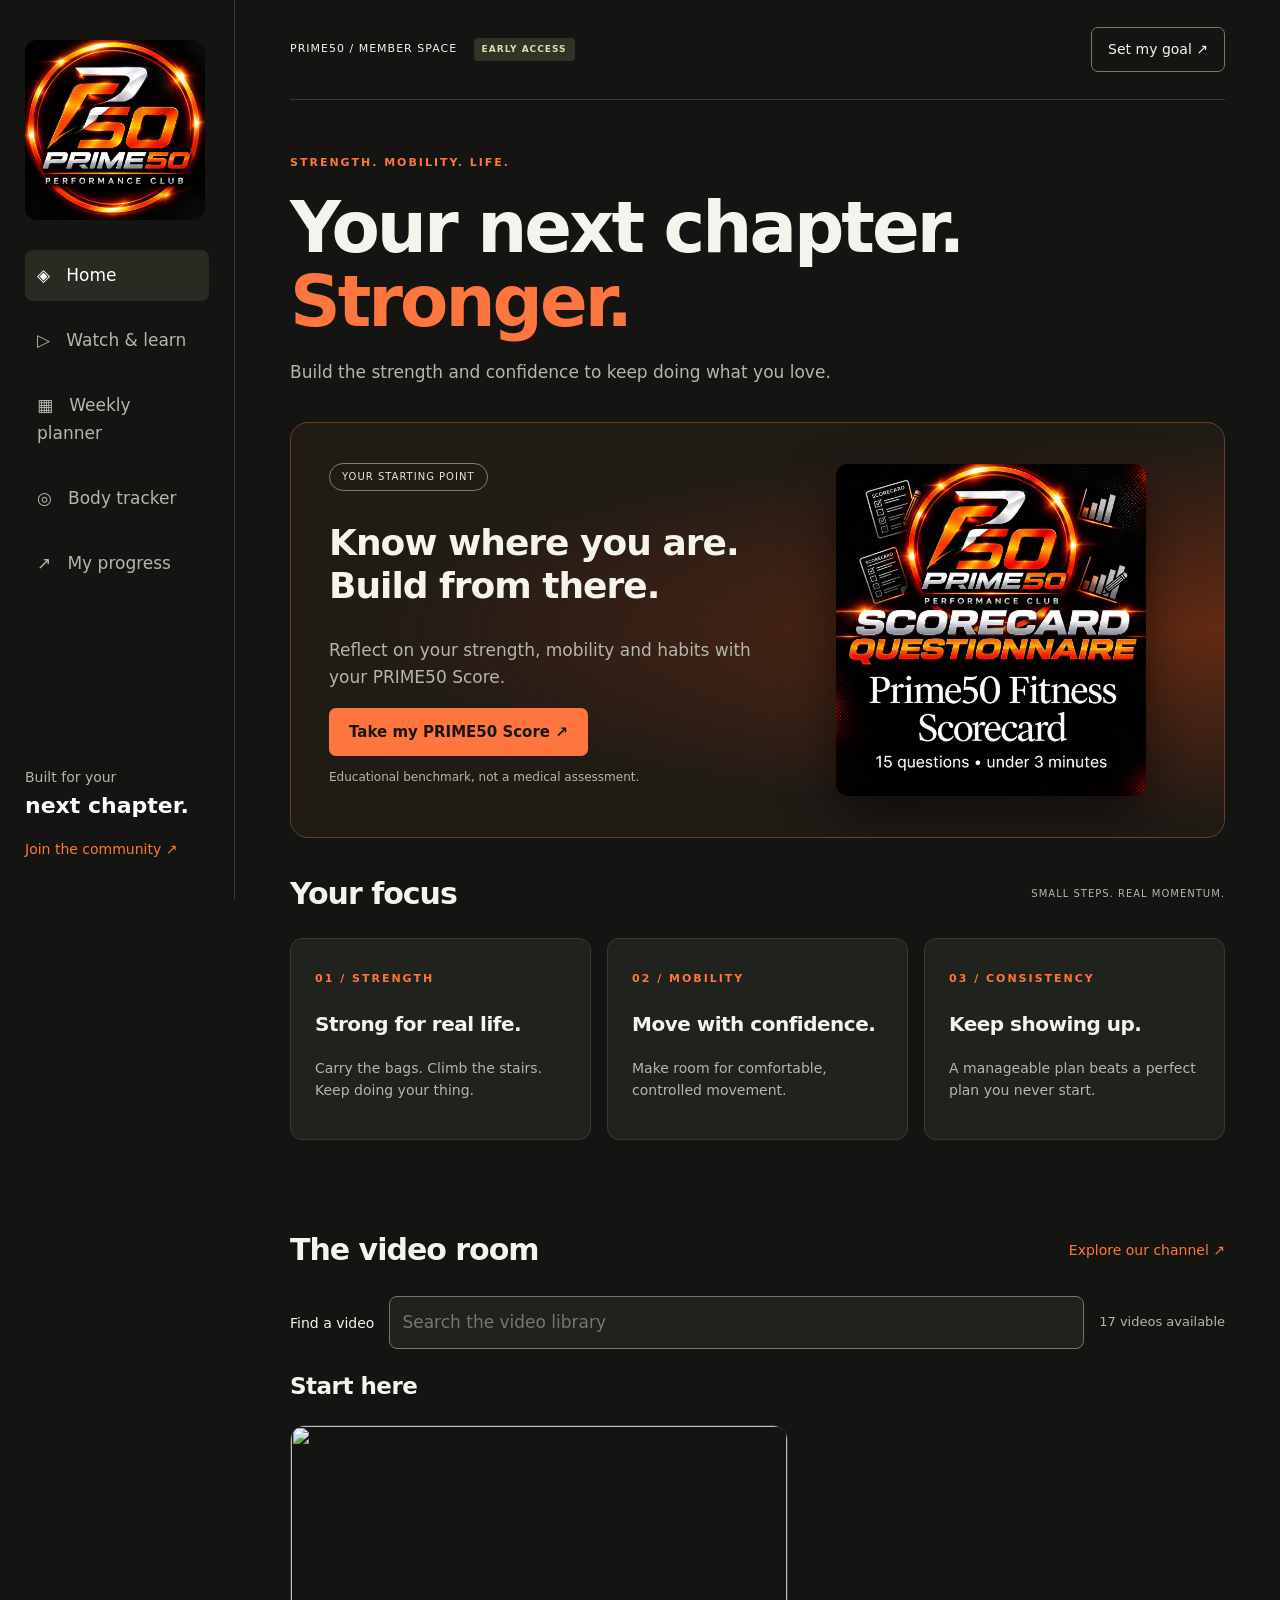
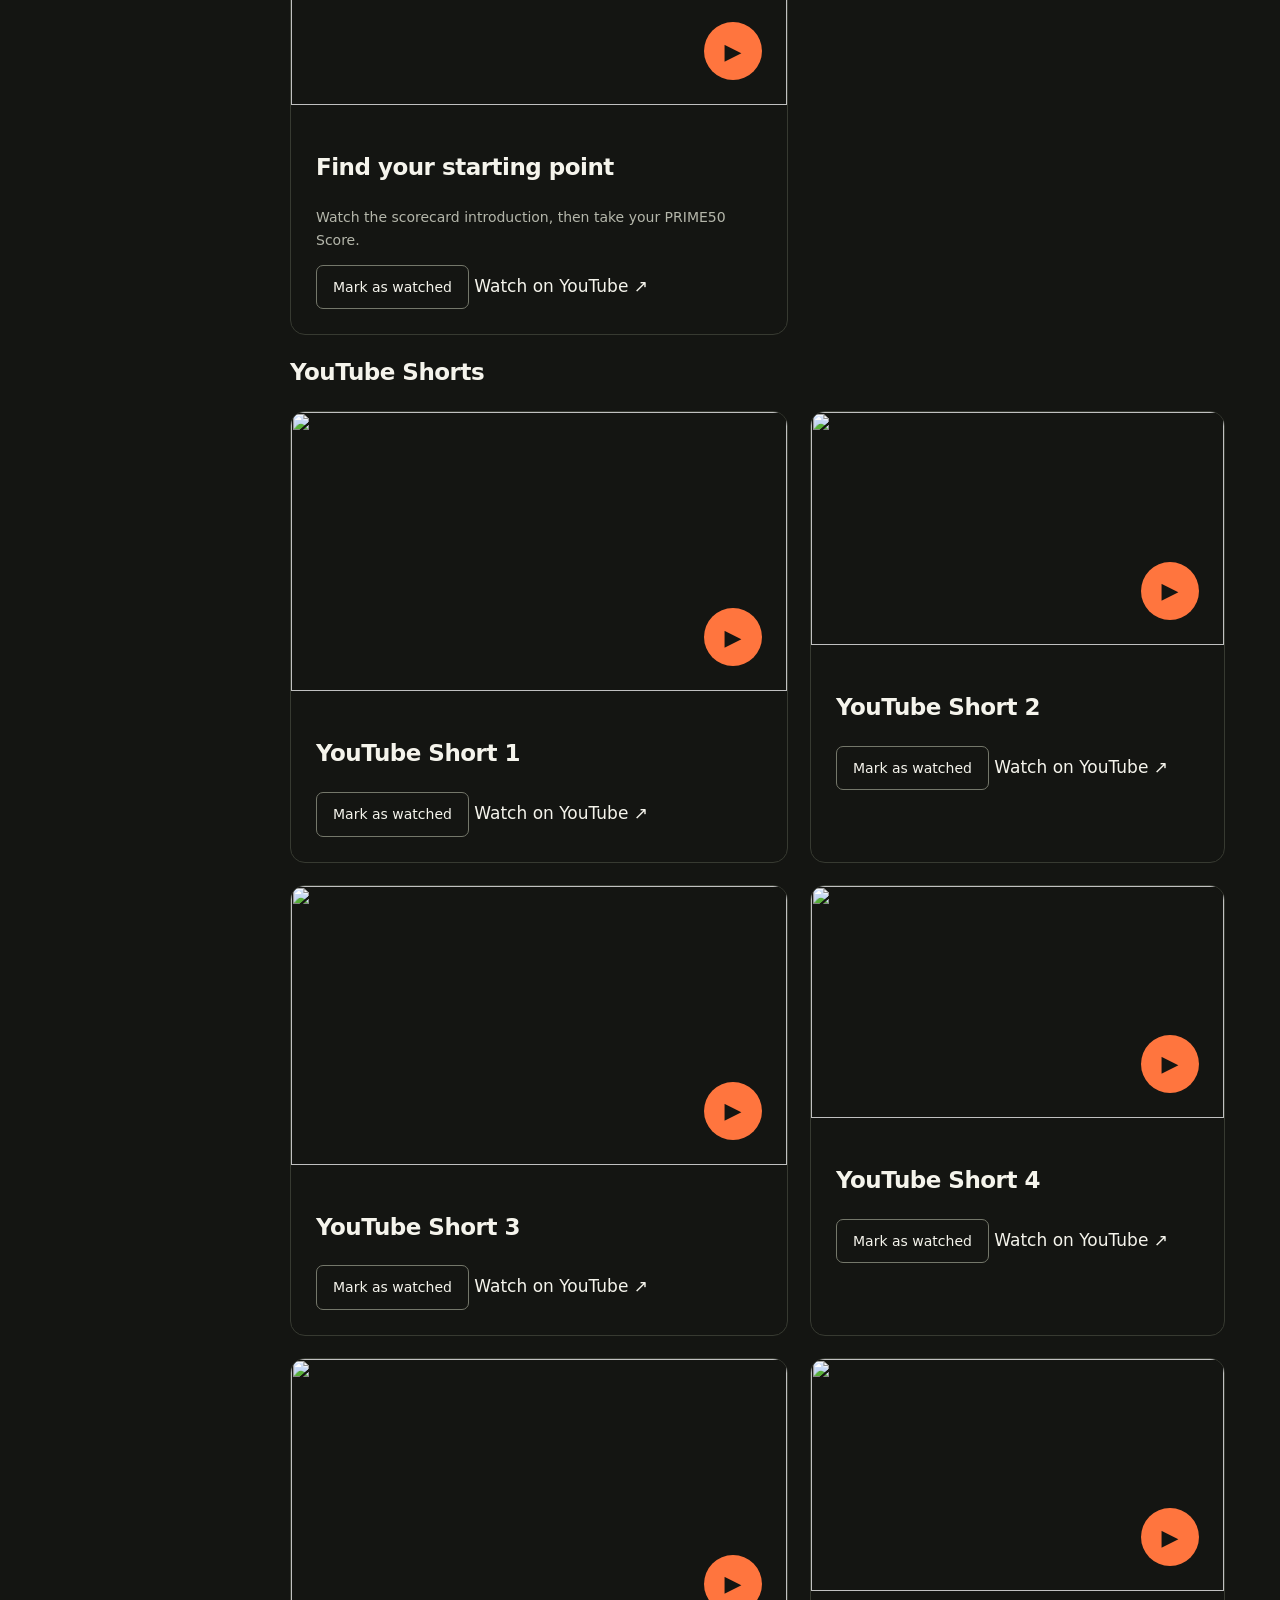
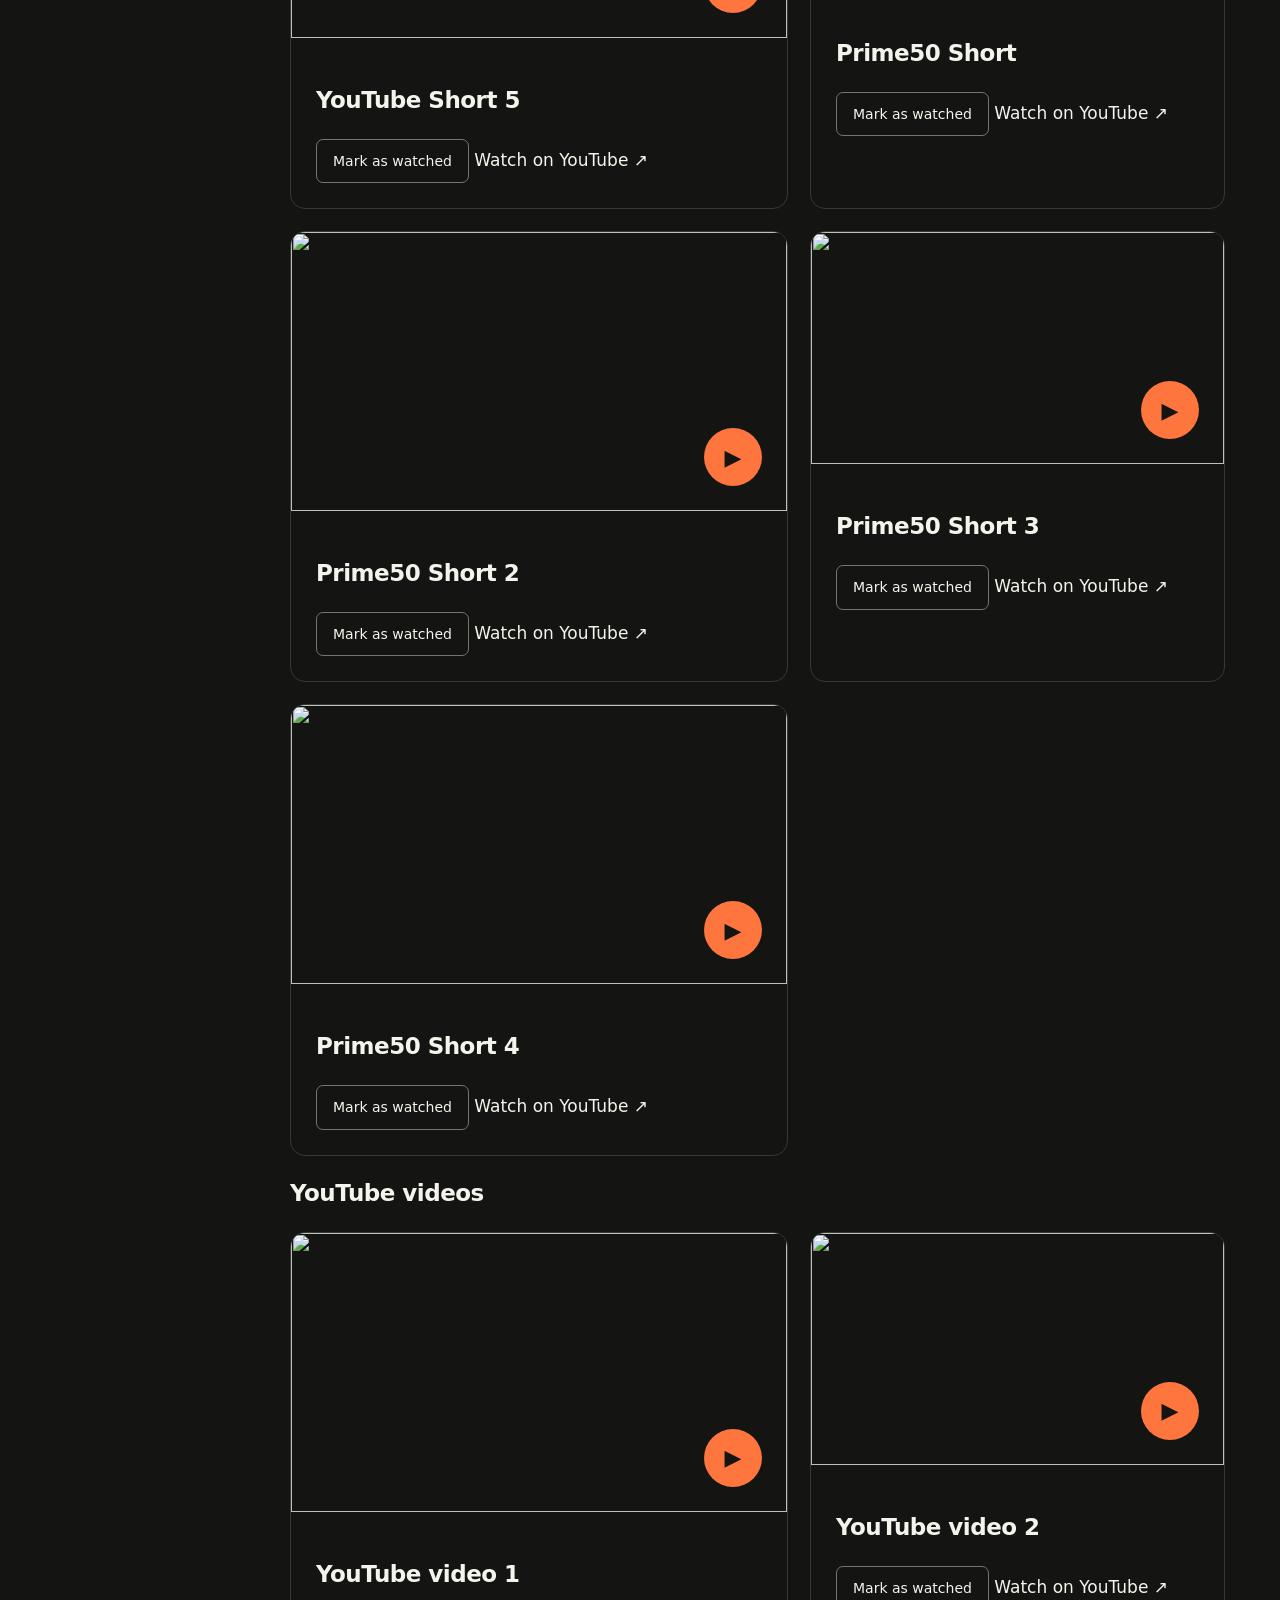
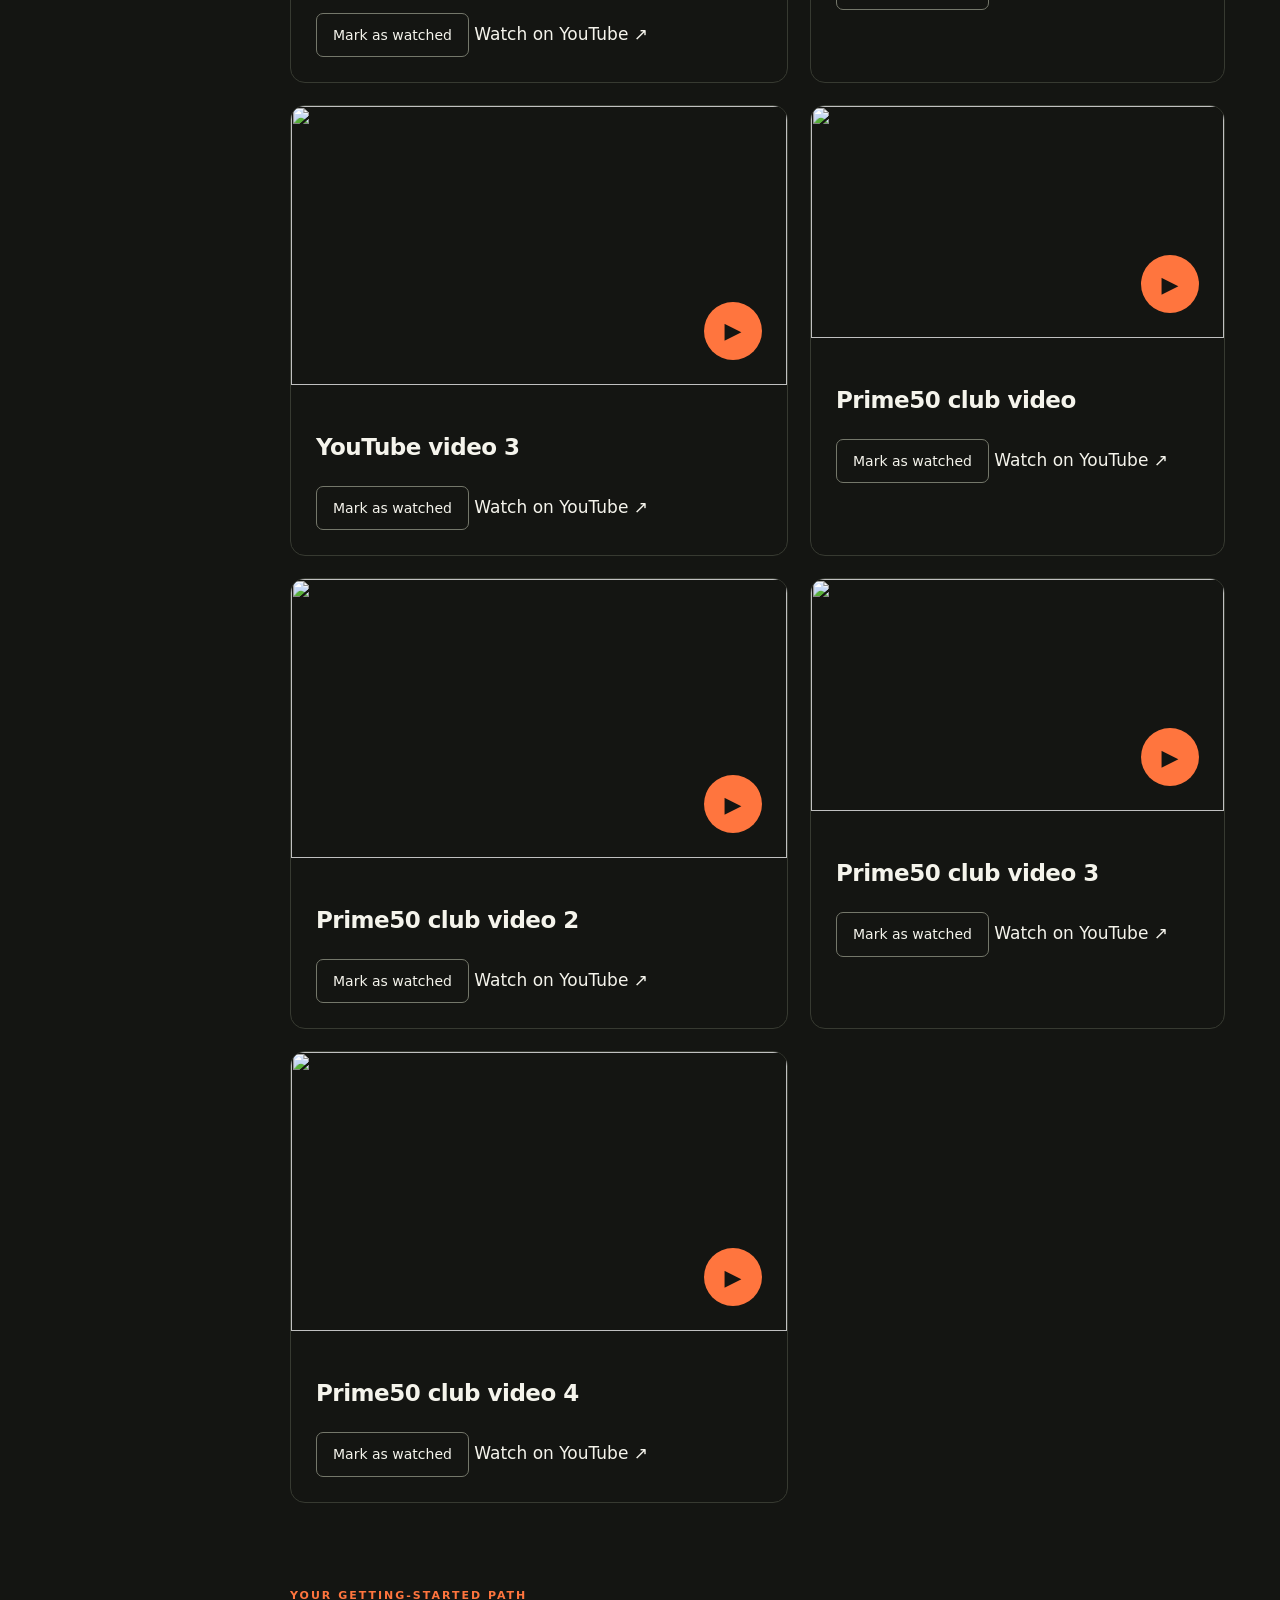
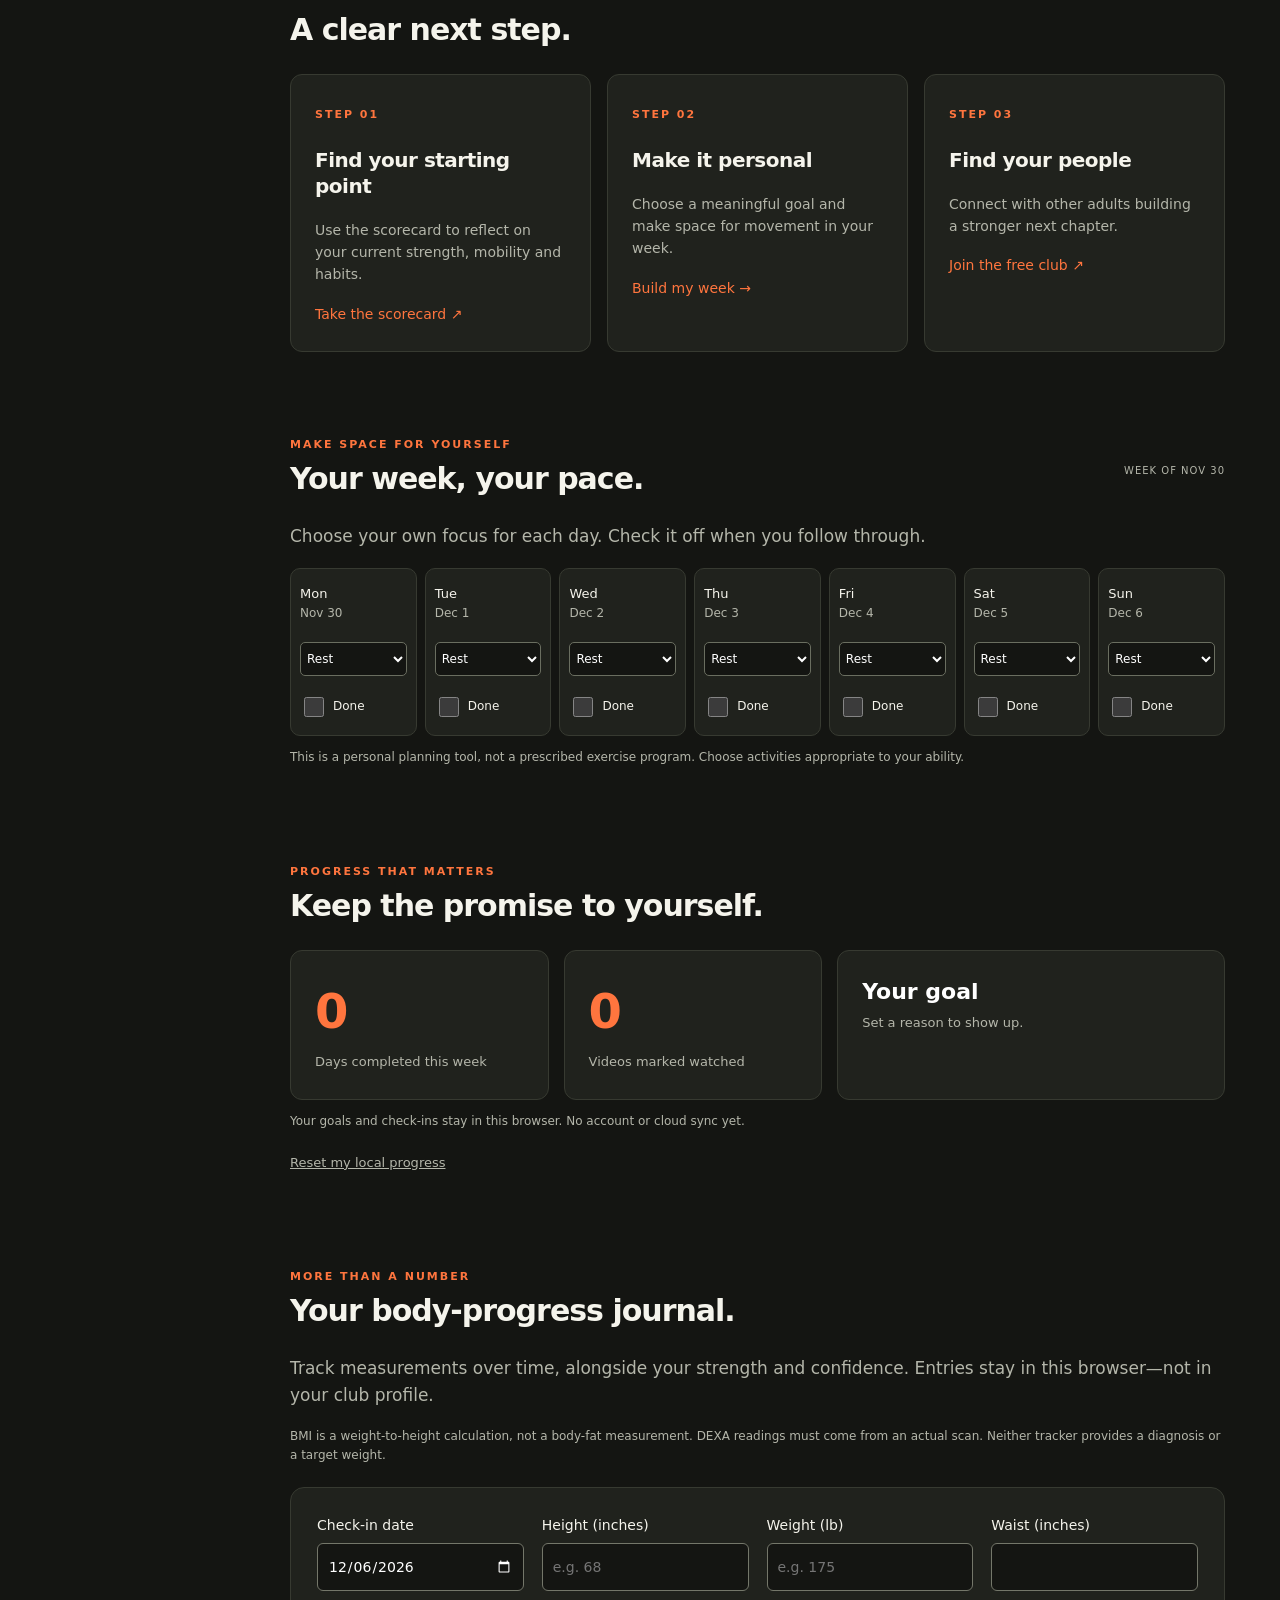
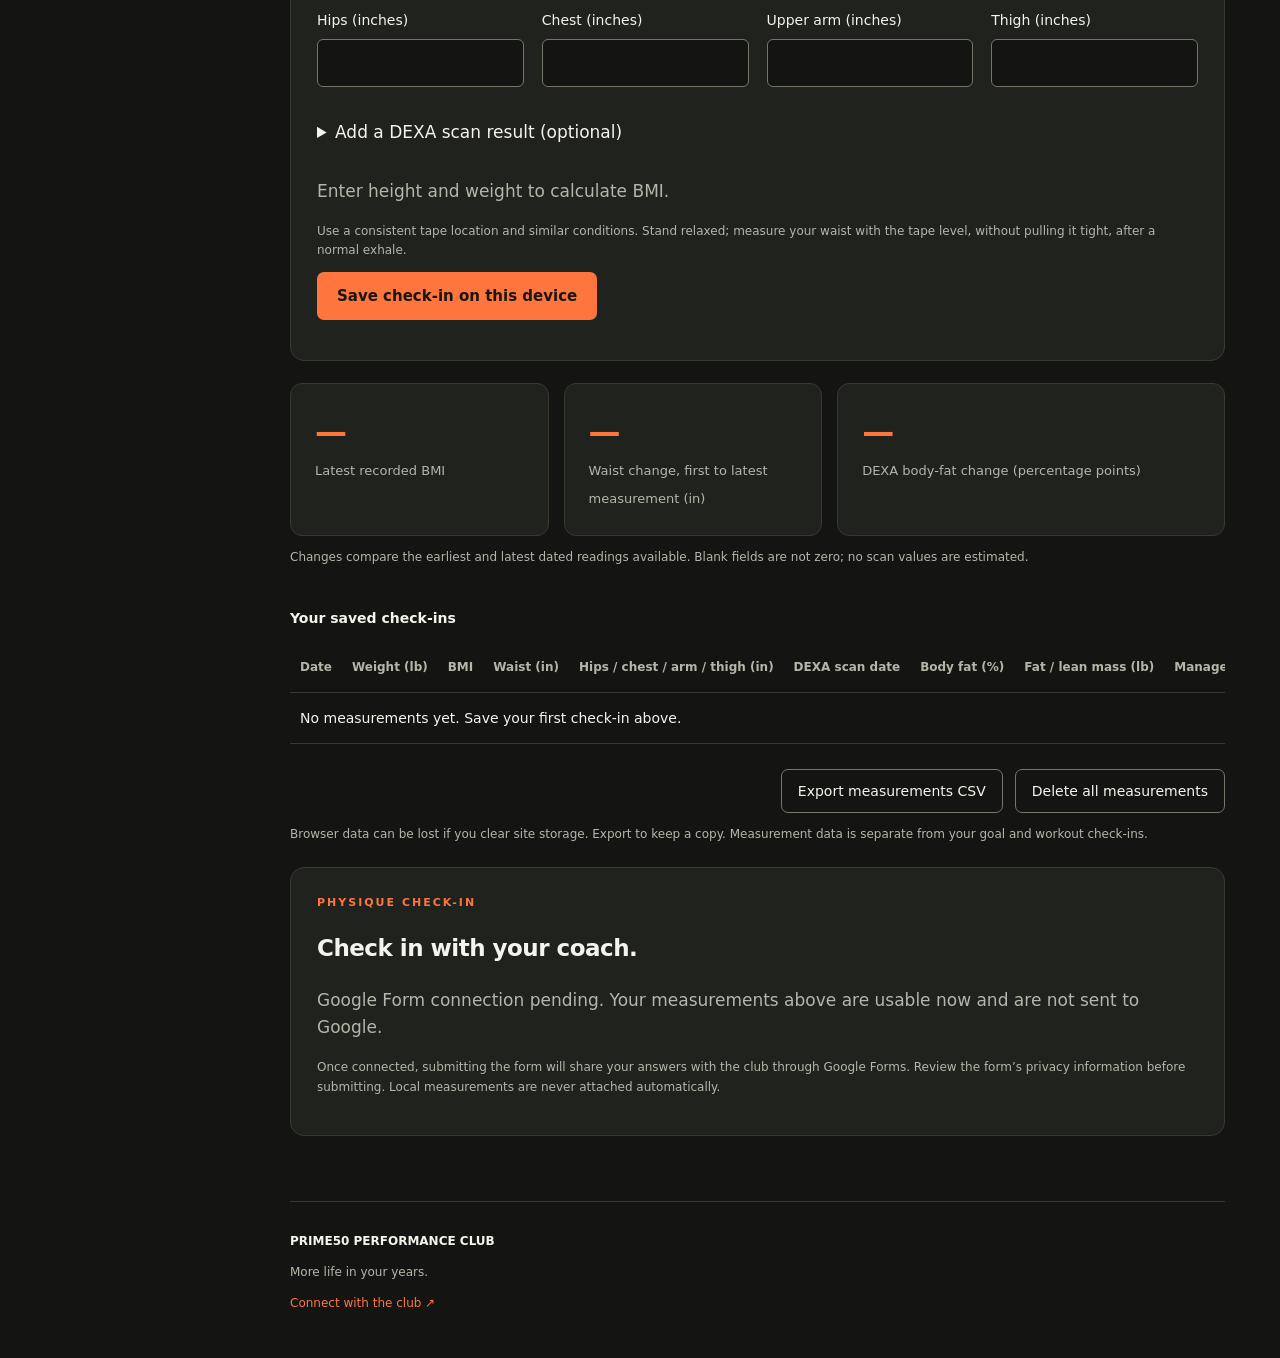
==== commit fafbd682: "Add local body measurement and DEXA tracker with Google Form setup" ====
--- a/app/index.html
+++ b/app/index.html
@@ -1,6 +1,6 @@
 <!doctype html>
-<html lang="en"><head><meta charset="utf-8"><meta name="viewport" content="width=device-width,initial-scale=1"><meta name="theme-color" content="#141512"><title>PRIME50 | Your next chapter, stronger</title><link rel="stylesheet" href="style.css"><script src="app.js" defer></script></head>
-<body><aside><a class="brand" href="#today"><img src="assets/prime50-logo.jpg" alt="Prime50 Performance Club" width="180" height="180"></a><nav aria-label="Main navigation"><a href="#today">◈ &nbsp; Home</a><a href="#library">▷ &nbsp; Watch & learn</a><a href="#plan">▦ &nbsp; Weekly planner</a><a href="#progress">↗ &nbsp; My progress</a></nav><div class="aside-bottom"><p>Built for your<br><strong>next chapter.</strong></p><a href="https://www.skool.com/prime50-performance-club/about" target="_blank" rel="noopener">Join the community ↗</a></div></aside>
+<html lang="en"><head><meta charset="utf-8"><meta name="viewport" content="width=device-width,initial-scale=1"><meta name="theme-color" content="#141512"><title>PRIME50 | Your next chapter, stronger</title><link rel="stylesheet" href="style.css"><script src="app.js" defer></script><script src="body-tracker.js" defer></script></head>
+<body><aside><a class="brand" href="#today"><img src="assets/prime50-logo.jpg" alt="Prime50 Performance Club" width="180" height="180"></a><nav aria-label="Main navigation"><a href="#today">◈ &nbsp; Home</a><a href="#library">▷ &nbsp; Watch & learn</a><a href="#plan">▦ &nbsp; Weekly planner</a><a href="#body-progress">◎ &nbsp; Body tracker</a><a href="#progress">↗ &nbsp; My progress</a></nav><div class="aside-bottom"><p>Built for your<br><strong>next chapter.</strong></p><a href="https://www.skool.com/prime50-performance-club/about" target="_blank" rel="noopener">Join the community ↗</a></div></aside>
 <main><header><span>PRIME50 / MEMBER SPACE <b class="badge">EARLY ACCESS</b></span><button id="settings" class="outline">Set my goal ↗</button></header>
 <section id="today"><div class="eyebrow">STRENGTH. MOBILITY. LIFE.</div><h1>Your next chapter.<br><em>Stronger.</em></h1><p class="intro">Build the strength and confidence to keep doing what you love.</p>
 <div class="hero"><div><span class="pill">YOUR STARTING POINT</span><h2>Know where you are.<br>Build from there.</h2><p>Reflect on your strength, mobility and habits with your PRIME50 Score.</p><a class="button" href="../#scorecard">Take my PRIME50 Score ↗</a><p class="fine">Educational benchmark, not a medical assessment.</p></div><a class="scorecard-art" href="../#scorecard" aria-label="Take the Prime50 fitness scorecard"><img src="assets/prime50-scorecard.jpg" alt="Prime50 fitness scorecard questionnaire — 15 questions" width="1193" height="1280"></a></div>
@@ -221,6 +221,9 @@
 </section>
 <section id="path"><div class="section-head"><div><div class="eyebrow">YOUR GETTING-STARTED PATH</div><h2>A clear next step.</h2></div></div><div class="focus-grid"><article><span class="number">STEP 01</span><h3>Find your starting point</h3><p>Use the scorecard to reflect on your current strength, mobility and habits.</p><a href="../#scorecard">Take the scorecard ↗</a></article><article><span class="number">STEP 02</span><h3>Make it personal</h3><p>Choose a meaningful goal and make space for movement in your week.</p><a href="#plan">Build my week →</a></article><article><span class="number">STEP 03</span><h3>Find your people</h3><p>Connect with other adults building a stronger next chapter.</p><a href="https://www.skool.com/prime50-performance-club/about" target="_blank" rel="noopener">Join the free club ↗</a></article></div></section><section id="plan"><div class="section-head"><div><div class="eyebrow">MAKE SPACE FOR YOURSELF</div><h2>Your week, your pace.</h2></div><span id="week-label"></span></div><p>Choose your own focus for each day. Check it off when you follow through.</p><div id="days" class="days"></div><p class="fine">This is a personal planning tool, not a prescribed exercise program. Choose activities appropriate to your ability.</p></section>
 <section id="progress"><div class="section-head"><div><div class="eyebrow">PROGRESS THAT MATTERS</div><h2>Keep the promise to yourself.</h2></div></div><div class="stats"><article><strong id="completed">0</strong><span>Days completed this week</span></article><article><strong id="video-count">0</strong><span>Videos marked watched</span></article><article><strong id="goal-label">Your goal</strong><span id="goal-value">Set a reason to show up.</span></article></div><p class="fine">Your goals and check-ins stay in this browser. No account or cloud sync yet.</p><button id="reset" class="text-button">Reset my local progress</button></section>
-<footer><strong>PRIME50 PERFORMANCE CLUB</strong><p>More life in your years.</p><a href="https://www.skool.com/prime50-performance-club/about" target="_blank" rel="noopener">Connect with the club ↗</a></footer></main>
+<section id="body-progress"><div class="section-head"><div><div class="eyebrow">MORE THAN A NUMBER</div><h2>Your body-progress journal.</h2></div></div><p>Track measurements over time, alongside your strength and confidence. Entries stay in this browser—not in your club profile.</p><p class="fine">BMI is a weight-to-height calculation, not a body-fat measurement. DEXA readings must come from an actual scan. Neither tracker provides a diagnosis or a target weight.</p>
+<form id="body-form" class="body-panel"><div class="body-fields"><label>Check-in date<input type="date" id="body-date" required></label><label>Height (inches)<input type="number" id="body-height" min="36" max="96" step="0.1" placeholder="e.g. 68"></label><label>Weight (lb)<input type="number" id="body-weight" min="40" max="1000" step="0.1" placeholder="e.g. 175"></label><label>Waist (inches)<input type="number" id="body-waist" min="10" max="100" step="0.1"></label><label>Hips (inches)<input type="number" id="body-hips" min="10" max="100" step="0.1"></label><label>Chest (inches)<input type="number" id="body-chest" min="10" max="100" step="0.1"></label><label>Upper arm (inches)<input type="number" id="body-arm" min="3" max="40" step="0.1"></label><label>Thigh (inches)<input type="number" id="body-thigh" min="5" max="70" step="0.1"></label></div><details><summary>Add a DEXA scan result (optional)</summary><p class="fine">Enter values exactly as reported. Leave these blank on check-ins without a scan. Compare scans with your clinician; equipment and conditions can affect results.</p><div class="body-fields"><label>DEXA scan date<input type="date" id="body-scan-date"></label><label>DEXA body fat (%)<input type="number" id="body-fat" min="1" max="75" step="0.1"></label><label>DEXA fat mass (lb)<input type="number" id="body-fatmass" min="0.1" max="700" step="0.1"></label><label>DEXA lean mass (lb)<input type="number" id="body-lean" min="0.1" max="700" step="0.1"></label></div></details><p id="bmi-preview" aria-live="polite">Enter height and weight to calculate BMI.</p><p class="fine">Use a consistent tape location and similar conditions. Stand relaxed; measure your waist with the tape level, without pulling it tight, after a normal exhale.</p><button class="button" type="submit">Save check-in on this device</button><p id="body-message" role="status"></p></form>
+<div class="stats body-stats"><article><strong id="body-bmi">—</strong><span>Latest recorded BMI</span></article><article><strong id="body-waist-change">—</strong><span>Waist change, first to latest measurement (in)</span></article><article><strong id="body-fat-change">—</strong><span>DEXA body-fat change (percentage points)</span></article></div><p class="fine">Changes compare the earliest and latest dated readings available. Blank fields are not zero; no scan values are estimated.</p><div class="table-scroll"><table><caption>Your saved check-ins</caption><thead><tr><th scope="col">Date</th><th scope="col">Weight (lb)</th><th scope="col">BMI</th><th scope="col">Waist (in)</th><th scope="col">Hips / chest / arm / thigh (in)</th><th scope="col">DEXA scan date</th><th scope="col">Body fat (%)</th><th scope="col">Fat / lean mass (lb)</th><th scope="col">Manage</th></tr></thead><tbody id="body-history"></tbody></table></div><div class="actions"><button id="body-export" class="outline" type="button">Export measurements CSV</button><button id="body-clear" class="outline" type="button">Delete all measurements</button></div><p class="fine">Browser data can be lost if you clear site storage. Export to keep a copy. Measurement data is separate from your goal and workout check-ins.</p>
+<article class="body-panel"><div class="eyebrow">PHYSIQUE CHECK-IN</div><h3>Check in with your coach.</h3><p id="google-form-status">Google Form connection pending. Your measurements above are usable now and are not sent to Google.</p><a id="google-form-link" class="button" target="_blank" rel="noopener" hidden>Open physique check-in form ↗</a><p class="fine">Once connected, submitting the form will share your answers with the club through Google Forms. Review the form’s privacy information before submitting. Local measurements are never attached automatically.</p></article></section><footer><strong>PRIME50 PERFORMANCE CLUB</strong><p>More life in your years.</p><a href="https://www.skool.com/prime50-performance-club/about" target="_blank" rel="noopener">Connect with the club ↗</a></footer></main>
 <dialog id="goal-dialog"><form id="goal-form"><div class="eyebrow">YOUR WHY</div><h2>What are you training for?</h2><label for="goal">An activity you want to keep enjoying</label><input id="goal" name="goal" maxlength="100" placeholder="Hiking with my family" required><p class="fine">Saved on this device only. Avoid adding private health information.</p><div class="actions"><button type="button" class="outline" id="cancel">Cancel</button><button class="button" type="submit">Save my goal</button></div></form></dialog>
 <dialog id="video-dialog"><button class="outline" id="close-video">Close video ✕</button><div id="player"></div><p><a href="https://youtube.com/shorts/nLTENVZcdPg" target="_blank" rel="noopener">Watch on YouTube ↗</a></p></dialog><p id="status" role="status" class="status"></p></body></html>
--- a/app/style.css
+++ b/app/style.css
@@ -1,3 +1,4 @@
 :root{color-scheme:dark;--bg:#141512;--panel:#20221d;--muted:#b4b6aa;--orange:#ff753e;--line:#373a31}*{box-sizing:border-box}html{scroll-behavior:smooth;scroll-padding-top:30px}body{margin:0;background:var(--bg);color:#f5f4ec;font:17px/1.6 system-ui,sans-serif}a{color:inherit;text-decoration:none}a:hover{text-decoration:underline}button,input,select{font:inherit}button,a,select,input{touch-action:manipulation}button{cursor:pointer}button:focus-visible,a:focus-visible,input:focus-visible,select:focus-visible{outline:3px solid var(--orange);outline-offset:5px}aside{width:235px;position:fixed;inset:0 auto 0 0;padding:40px 25px;border-right:1px solid var(--line);display:flex;flex-direction:column}.brand{font-size:44px;font-weight:900;letter-spacing:-3px;line-height:1}.brand span{color:var(--orange)}.brand small{display:block;letter-spacing:2px;font-size:10px;margin-top:12px}nav{display:grid;gap:14px;margin-top:60px}nav a{padding:12px;border-radius:8px;color:var(--muted)}nav a:hover,nav a.active{background:#292b23;color:white;text-decoration:none}.aside-bottom{margin-top:auto;font-size:14px;color:var(--muted)}.aside-bottom strong{color:white;font-size:22px}.aside-bottom a{color:var(--orange)}main{margin-left:235px;max-width:1500px;padding:0 55px}header{min-height:100px;display:flex;justify-content:space-between;align-items:center;border-bottom:1px solid var(--line);gap:20px;font-size:11px;letter-spacing:1px}.badge{display:inline-block;margin-left:12px;background:#303326;padding:4px 8px;color:#d7e1ab;border-radius:4px;font-size:9px}section{padding:54px 0 0}.eyebrow,.number{font-size:11px;letter-spacing:2px;font-weight:750;color:var(--orange)}h1{font-size:clamp(44px,5.5vw,78px);line-height:1.05;letter-spacing:-3px;margin:20px 0}h1 em{color:var(--orange);font-style:normal}h2{font-size:30px;letter-spacing:-1px;line-height:1.2}h3{font-size:23px;line-height:1.3;letter-spacing:-.5px}.intro,p{color:var(--muted)}.hero{margin-top:35px;background:linear-gradient(110deg,#2d3325,#20271e);border:1px solid #454c37;border-radius:18px;padding:38px;display:grid;grid-template-columns:1.4fr 1fr;align-items:center;gap:20px;overflow:hidden}.hero h2{font-size:36px}.hero p{max-width:450px}.pill{display:inline-block;border:1px solid #798264;border-radius:40px;padding:5px 12px;font-size:10px;letter-spacing:1px;color:#e2e9cc}.button{display:inline-flex;justify-content:center;align-items:center;min-height:48px;padding:12px 20px;background:var(--orange);color:#19160f;border:0;border-radius:7px;font-weight:750;font-size:15px}.button:hover{background:#ff9467;text-decoration:none}.outline{background:transparent;border:1px solid #74776a;color:#f5f4ec;padding:10px 16px;border-radius:7px;font-size:14px;min-height:44px}.fine{font-size:12px!important}.orbit{aspect-ratio:1;border:1px solid #68774c;border-radius:50%;padding:25px;max-width:290px;width:100%;margin:auto;box-shadow:0 0 0 24px #637b3610,0 0 0 49px #637b3610}.orbit>div{border:1px dashed #64764c;border-radius:50%;height:100%;display:flex;align-items:center;justify-content:center;flex-direction:column;letter-spacing:4px;font-size:13px;color:#d9e8bb}.orbit strong{font-size:80px;line-height:1.1;letter-spacing:-6px}.orbit span{font-size:7px;letter-spacing:1px}.section-head{display:flex;align-items:center;justify-content:space-between;gap:20px;margin:30px 0 18px}.section-head h2{margin:8px 0}.section-head>span{font-size:10px;color:var(--muted);letter-spacing:1px}.section-head>a{color:var(--orange);font-size:14px}.focus-grid{display:grid;grid-template-columns:repeat(3,1fr);gap:16px}.focus-grid article,.stats article{padding:24px;background:var(--panel);border:1px solid var(--line);border-radius:12px}.focus-grid p{font-size:14px}.focus-grid h3{font-size:20px}.video-grid{display:grid;grid-template-columns:1.2fr 1fr;gap:22px}.video-card{border:1px solid var(--line);border-radius:15px;overflow:hidden}.video-cover{min-height:245px;background:radial-gradient(ellipse at 90% 10%,#7b432a,transparent 60%),#30271f;padding:28px;position:relative}.video-cover strong{display:block;font-size:34px;line-height:1.15;margin-top:20px;letter-spacing:-1px}.play{position:absolute;right:25px;bottom:25px;border:0;border-radius:50%;width:58px;height:58px;background:var(--orange);font-size:22px;color:#141512}.video-info{padding:25px}.video-info p{font-size:14px}.channel-card{padding:32px;border:1px solid var(--line);border-radius:15px;background:var(--panel)}.channel-card h3{font-size:35px}.channel-card small{display:block;color:var(--muted);font-size:12px;margin-top:18px}.days{display:grid;grid-template-columns:repeat(7,1fr);gap:8px}.day{border:1px solid var(--line);background:var(--panel);padding:15px 9px;border-radius:10px;min-width:0}.day label{display:block;font-size:13px}.day time{display:block;color:var(--muted);font-size:12px}.day select{margin:18px 0;width:100%;background:var(--bg);border:1px solid #6a6e60;border-radius:5px;color:white;padding:8px 2px;font-size:12px}.check{display:flex!important;gap:6px;align-items:center;font-size:12px!important}.check input{width:20px;height:20px;accent-color:var(--orange)}.day:has(input:checked){border-color:var(--orange)}.stats{display:grid;grid-template-columns:1fr 1fr 1.5fr;gap:15px}.stats strong{display:block;font-size:48px;color:var(--orange);line-height:1.5}.stats span{font-size:13px;color:var(--muted)}#goal-label{font-size:22px;color:white}#goal-value{overflow-wrap:anywhere}.text-button{color:var(--muted);background:none;border:0;text-decoration:underline;font-size:13px;padding:10px 0}footer{border-top:1px solid var(--line);margin-top:65px;padding:30px 0 45px;font-size:12px}footer a{color:var(--orange)}dialog{background:#20221d;color:white;border:1px solid #74776a;border-radius:15px;padding:30px;width:min(540px,95vw)}dialog::backdrop{background:#000b}dialog input{display:block;margin:15px 0;width:100%;padding:14px;border:1px solid #74776a;border-radius:6px;background:var(--bg);color:white}.actions{display:flex;justify-content:flex-end;gap:12px;margin-top:25px}#video-dialog{width:min(850px,95vw)}#player iframe{border:0;width:100%;aspect-ratio:16/9;margin-top:18px}.status{position:fixed;bottom:20px;right:20px;background:#303b23;border-radius:10px;padding:0;max-width:90vw}.status:not(:empty){padding:12px 20px}@media(min-width:1500px){main{margin:auto;padding-left:290px}}@media(max-width:1100px){aside{width:195px;padding:30px 15px}main{margin-left:195px;padding:0 25px}.days{grid-template-columns:repeat(4,1fr)}.focus-grid{gap:10px}.hero{padding:28px}.orbit strong{font-size:60px}}@media(max-width:750px){aside{position:static;width:100%;padding:20px;border-right:0;border-bottom:1px solid var(--line)}.brand{font-size:30px}.brand small{font-size:8px}nav{display:flex;overflow:auto;margin-top:22px;gap:5px}nav a{white-space:nowrap;font-size:13px;padding:8px}.aside-bottom{display:none}main{margin:0;padding:0 20px}header{min-height:80px}header>span{font-size:9px}.badge{margin-left:0}h1{letter-spacing:-2px}.hero{grid-template-columns:1fr;padding:25px}.orbit{display:none}.focus-grid,.video-grid,.stats{grid-template-columns:1fr}.section-head{align-items:flex-start}.section-head>span{display:none}.days{grid-template-columns:repeat(2,1fr)}.day{padding:15px}.hero h2{font-size:30px}section{padding-top:35px}.section-head h2{font-size:27px}.section-head a{font-size:12px}dialog{padding:22px}}@media(prefers-reduced-motion:reduce){html{scroll-behavior:auto}}
 /* Prime50 brand and content update */
 .brand{display:block;letter-spacing:normal}.brand img{width:180px;height:auto;max-width:100%;display:block;border-radius:12px}nav{margin-top:30px}.hero{grid-template-columns:1.15fr 1fr;background:radial-gradient(ellipse at right,#632a13 0,transparent 65%),#211b16;border-color:#684126}.scorecard-art{display:block;max-width:310px;margin:auto}.scorecard-art img{width:100%;height:auto;display:block;border-radius:12px;box-shadow:0 20px 50px #0008}.video-cover{padding:0;aspect-ratio:16/9;min-height:0;background:#141512;overflow:hidden}.youtube-thumbnail{display:block;width:100%;height:100%;object-fit:cover}.video-cover .pill{position:absolute;top:16px;left:16px;background:#141512e8}.library-tools{display:flex;align-items:center;gap:15px;flex-wrap:wrap;margin:20px 0}.library-tools label{font-size:14px}.library-tools input{flex:1;min-width:160px;background:var(--panel);border:1px solid #74776a;border-radius:8px;padding:12px;color:white}.library-tools span{font-size:13px;color:var(--muted)}#path a{color:var(--orange);font-size:14px}.video-card[hidden]{display:none!important}@media(max-width:750px){aside{display:flex;flex-direction:row;align-items:center;flex-wrap:wrap;gap:10px}.brand img{width:96px;border-radius:8px}nav{flex:1;margin:0;flex-wrap:wrap;overflow:visible;min-width:210px}.hero{grid-template-columns:1fr}.scorecard-art{max-width:240px}.library-tools input{width:100%}.library-tools span{width:100%}}
+.body-panel{padding:26px;background:var(--panel);border:1px solid var(--line);border-radius:14px;margin:22px 0}.body-fields{display:grid;grid-template-columns:repeat(4,minmax(0,1fr));gap:18px}.body-fields label{font-size:14px;display:block}.body-fields input{display:block;width:100%;min-height:48px;margin-top:7px;border:1px solid #74776a;border-radius:6px;background:var(--bg);color:white;padding:10px}.body-panel details{margin:22px 0}.body-panel summary{cursor:pointer;padding:10px 0}.body-stats strong{font-size:32px}.table-scroll{overflow:auto;margin-top:25px}table{width:100%;border-collapse:collapse;font-size:14px}caption{text-align:left;padding:15px 0;font-weight:bold}th,td{padding:14px 10px;text-align:left;border-bottom:1px solid var(--line);white-space:nowrap}th{color:var(--muted);font-size:12px}.table-scroll button{font-size:12px}#body-message{font-size:14px}[hidden]{display:none!important}@media(max-width:1000px){.body-fields{grid-template-columns:repeat(2,minmax(0,1fr))}}@media(max-width:450px){.body-fields{grid-template-columns:1fr}.body-panel{padding:18px}.actions{flex-wrap:wrap}}
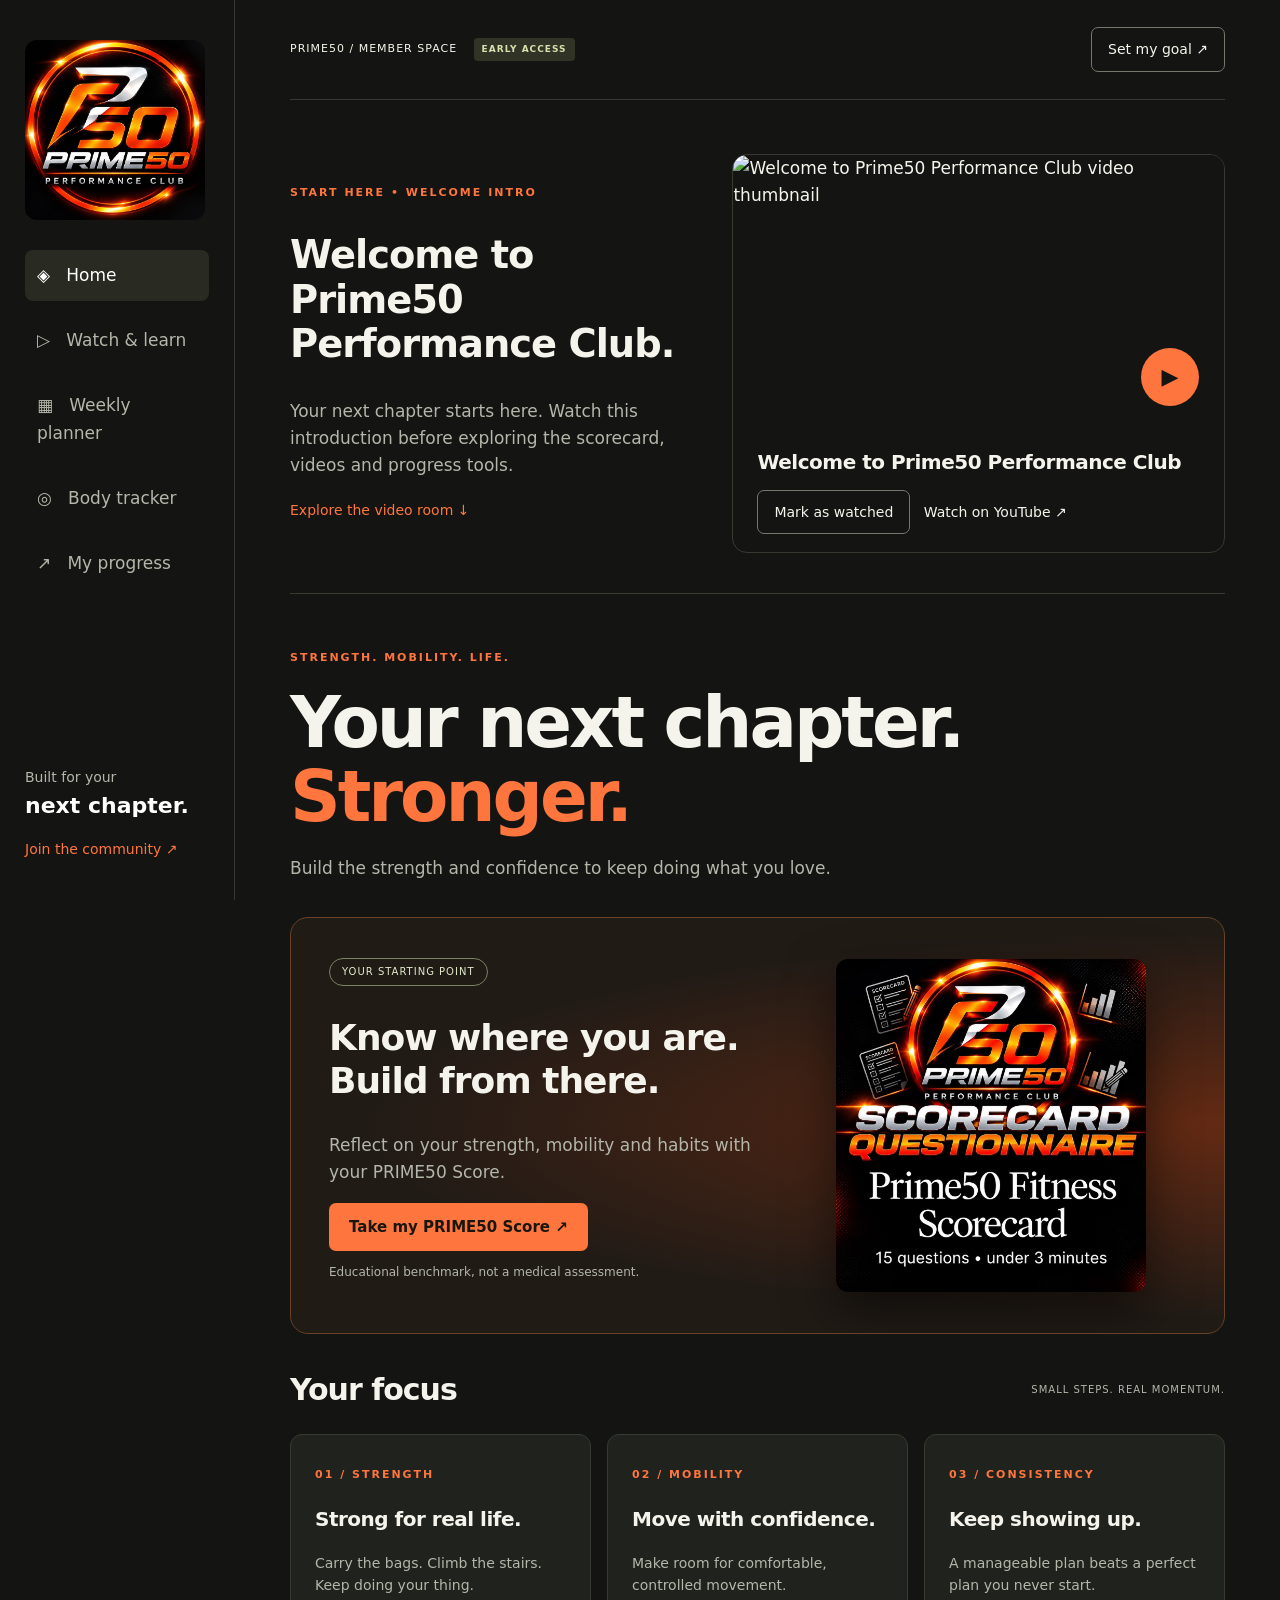
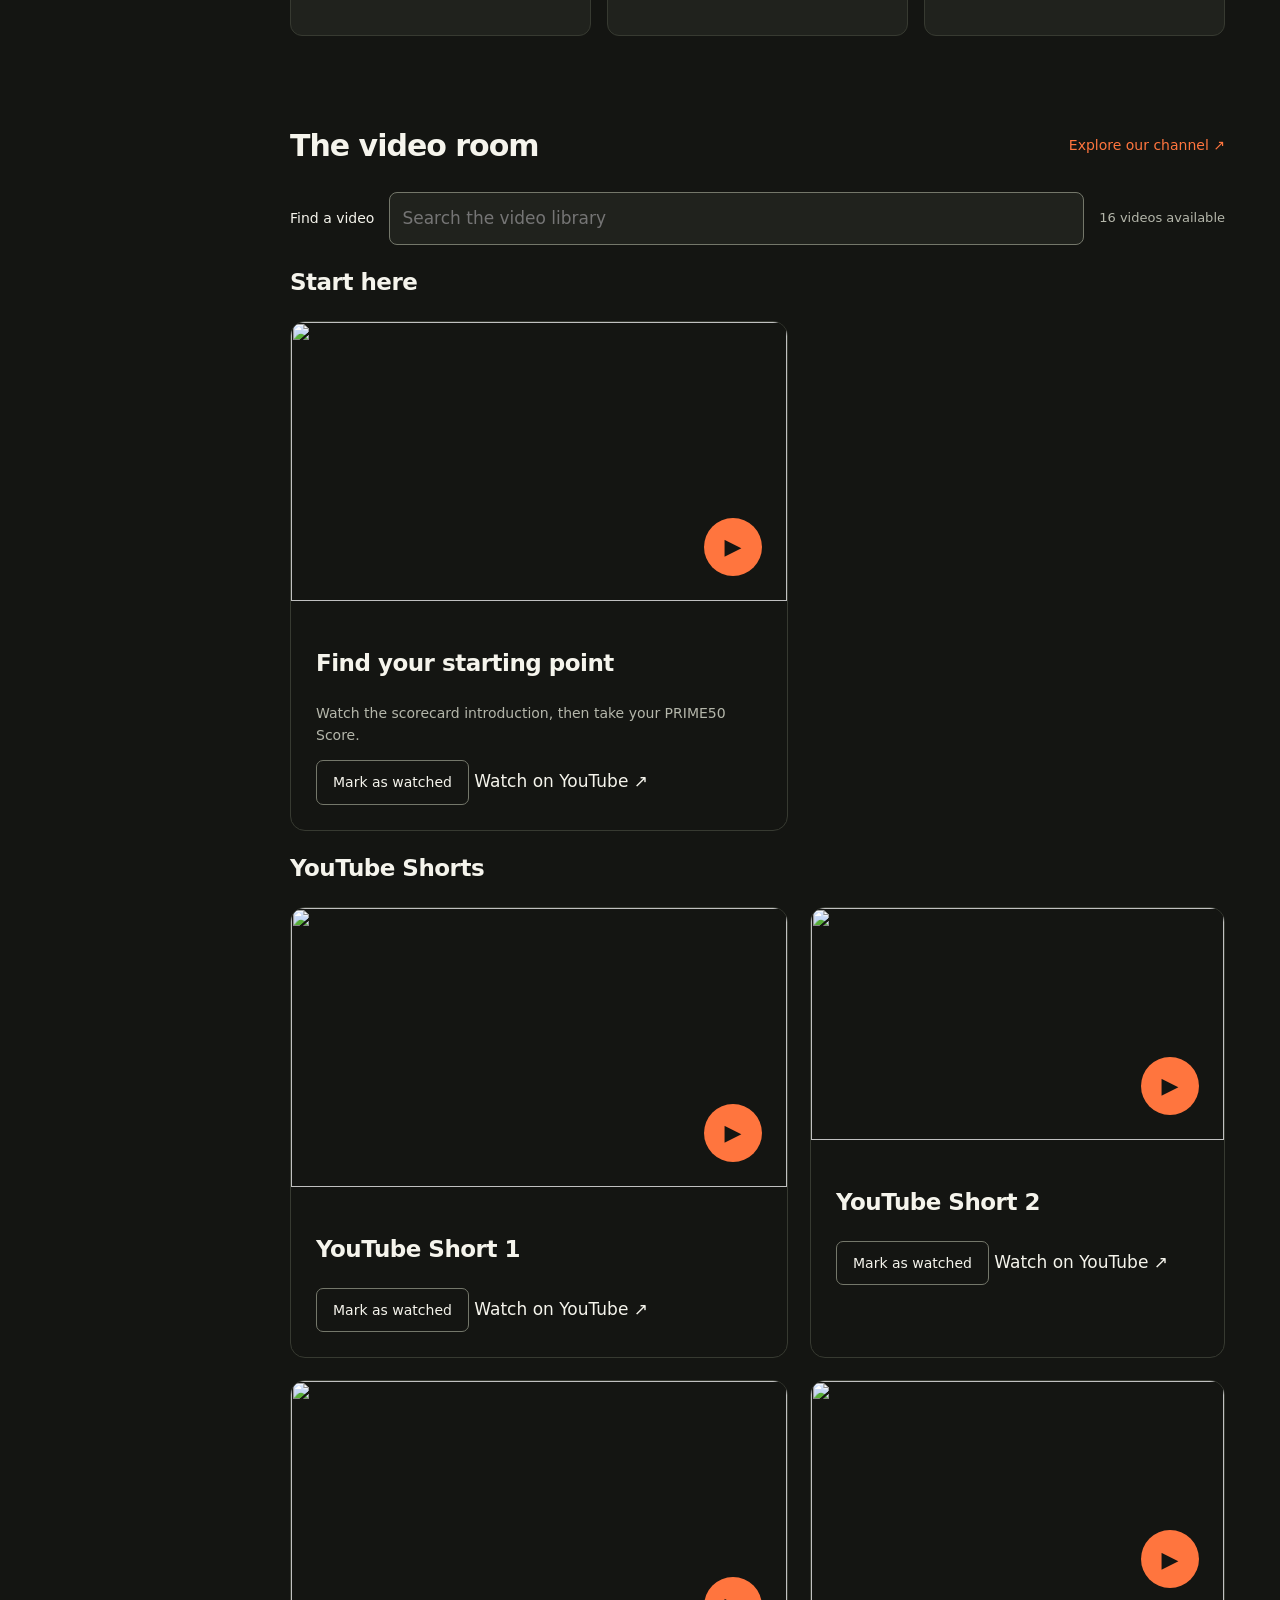
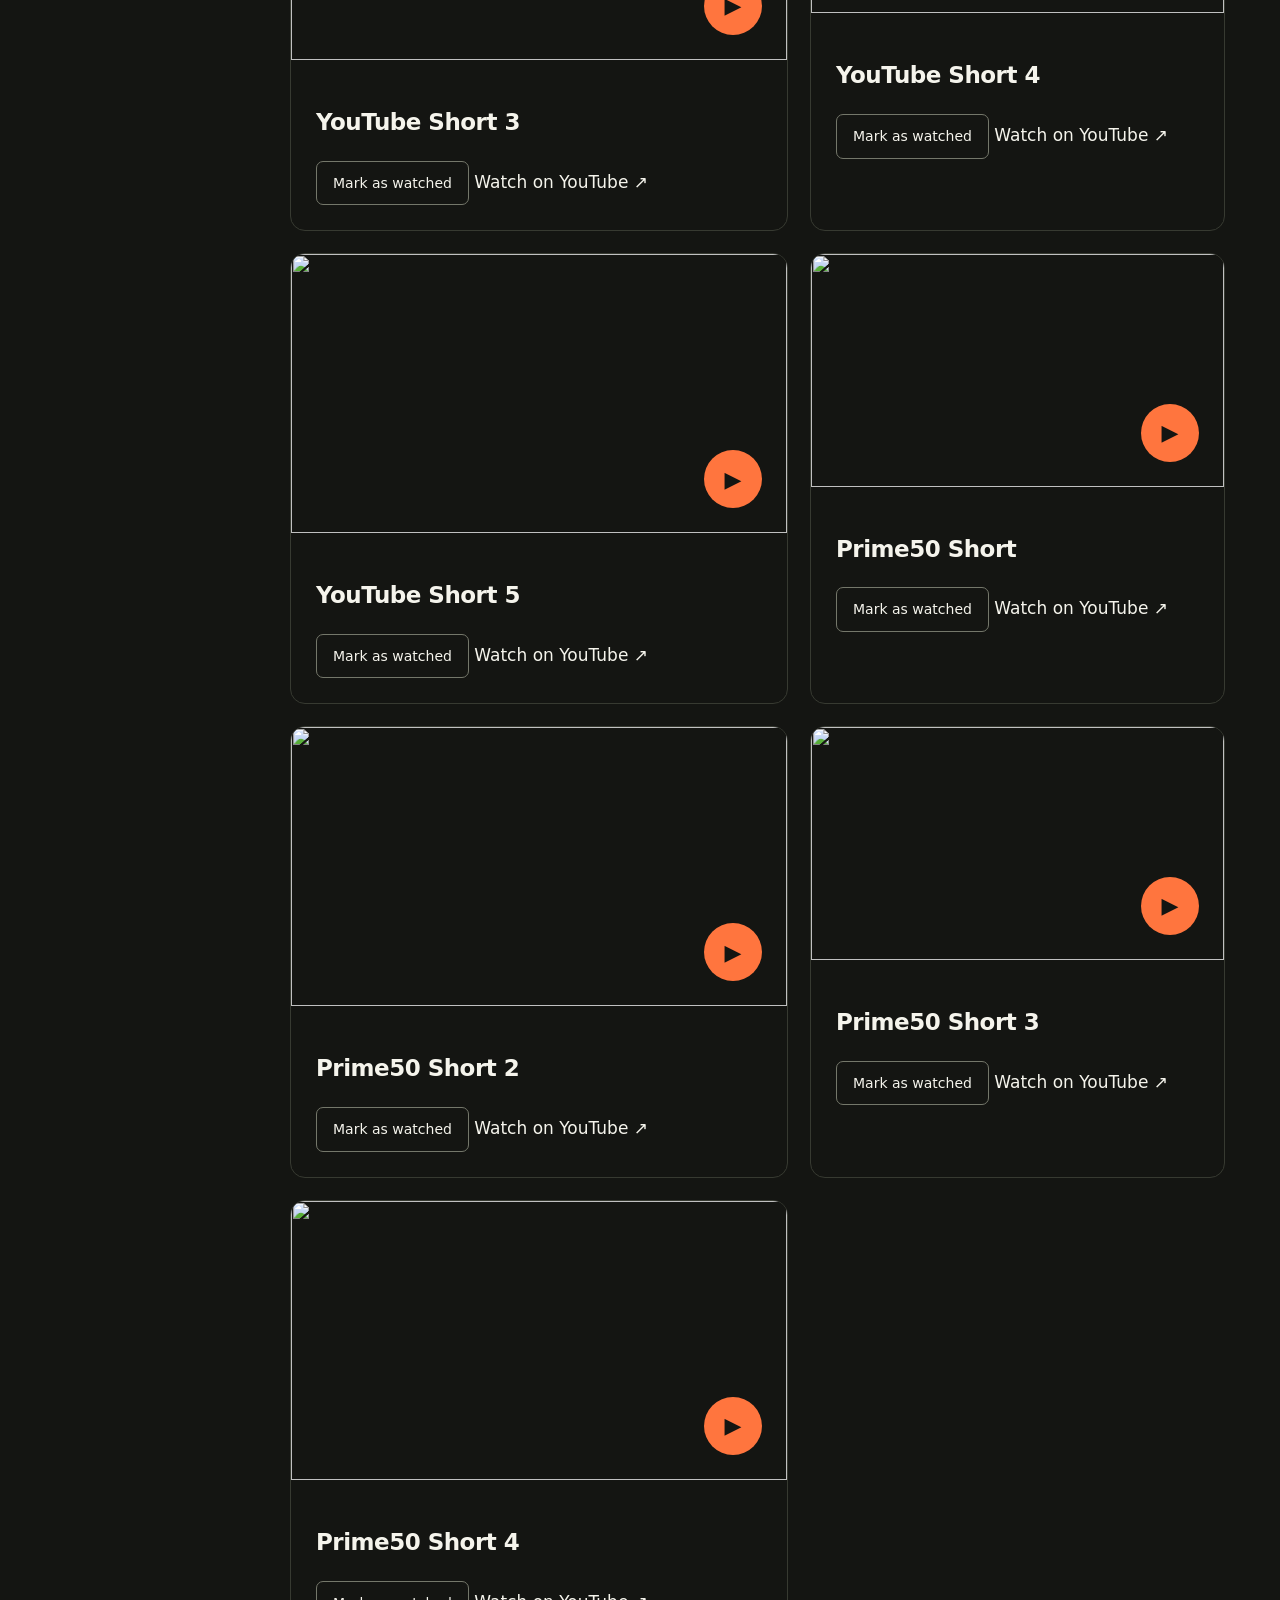
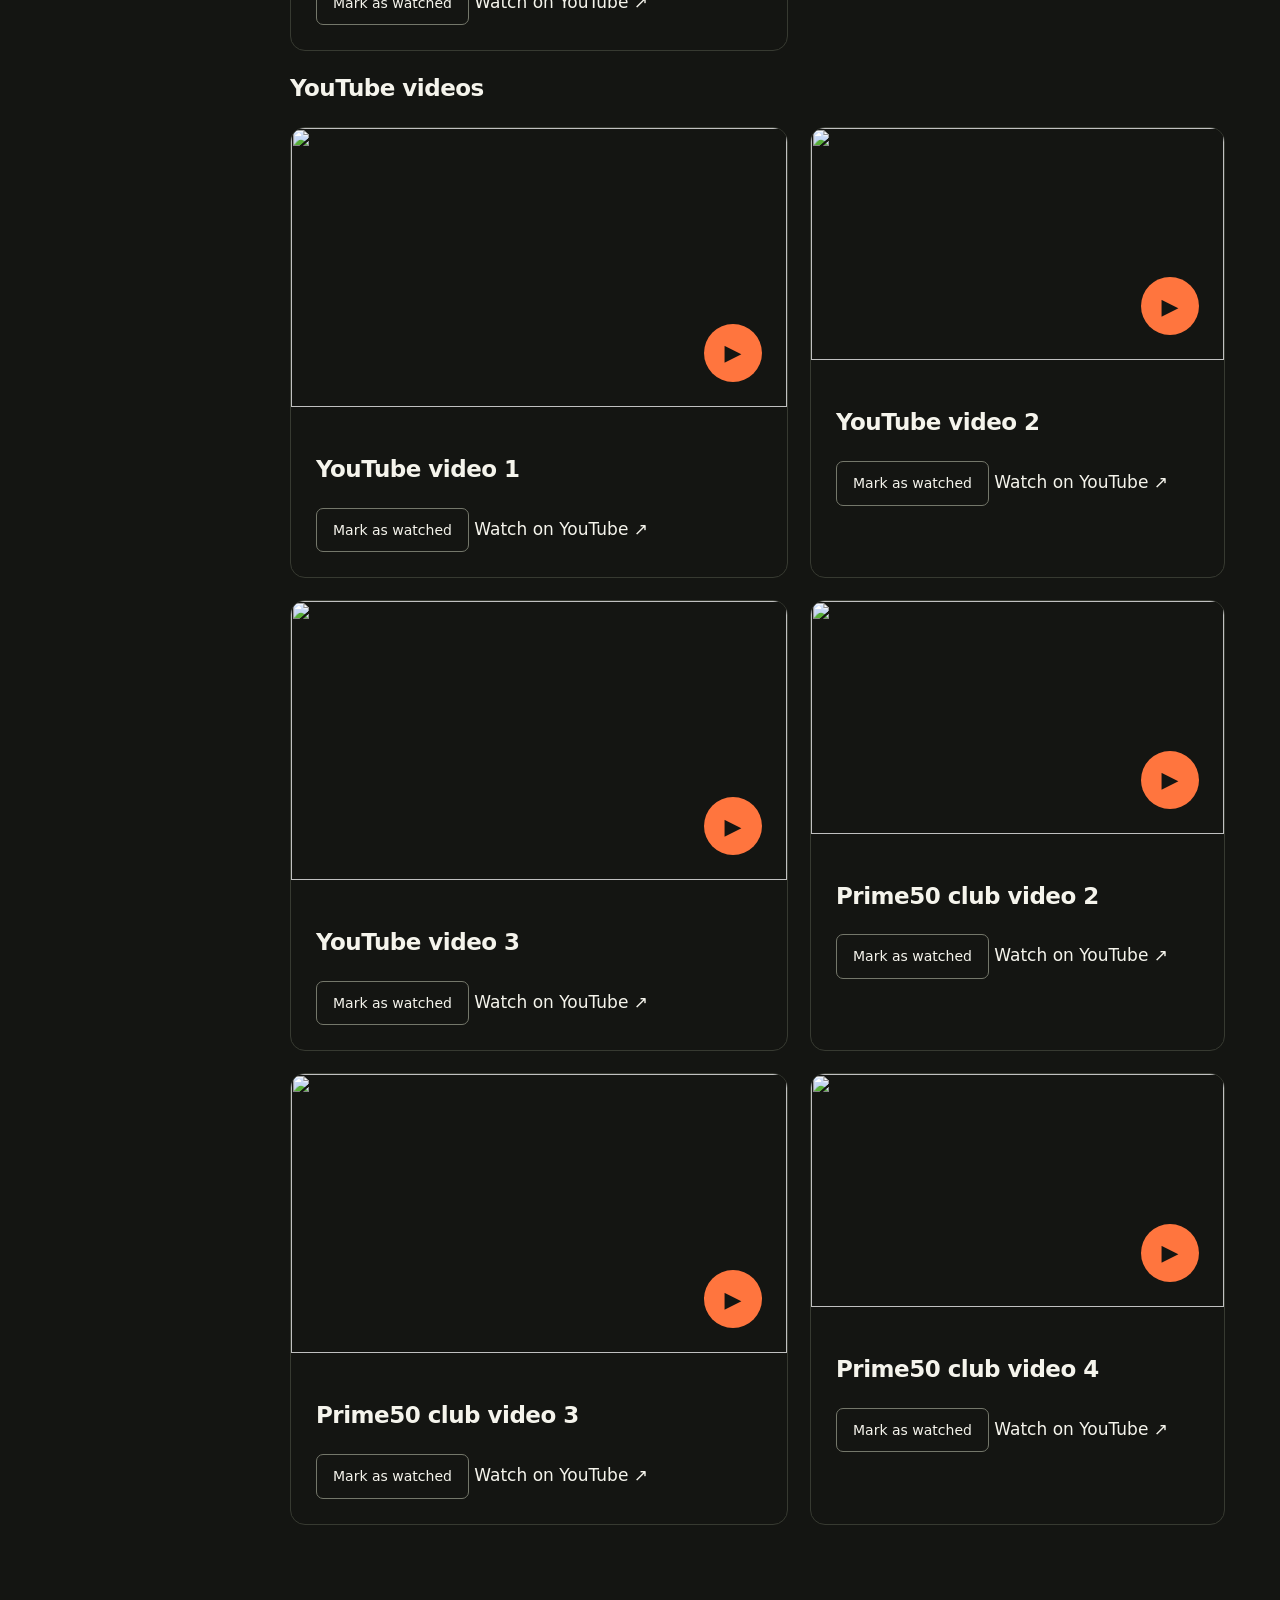
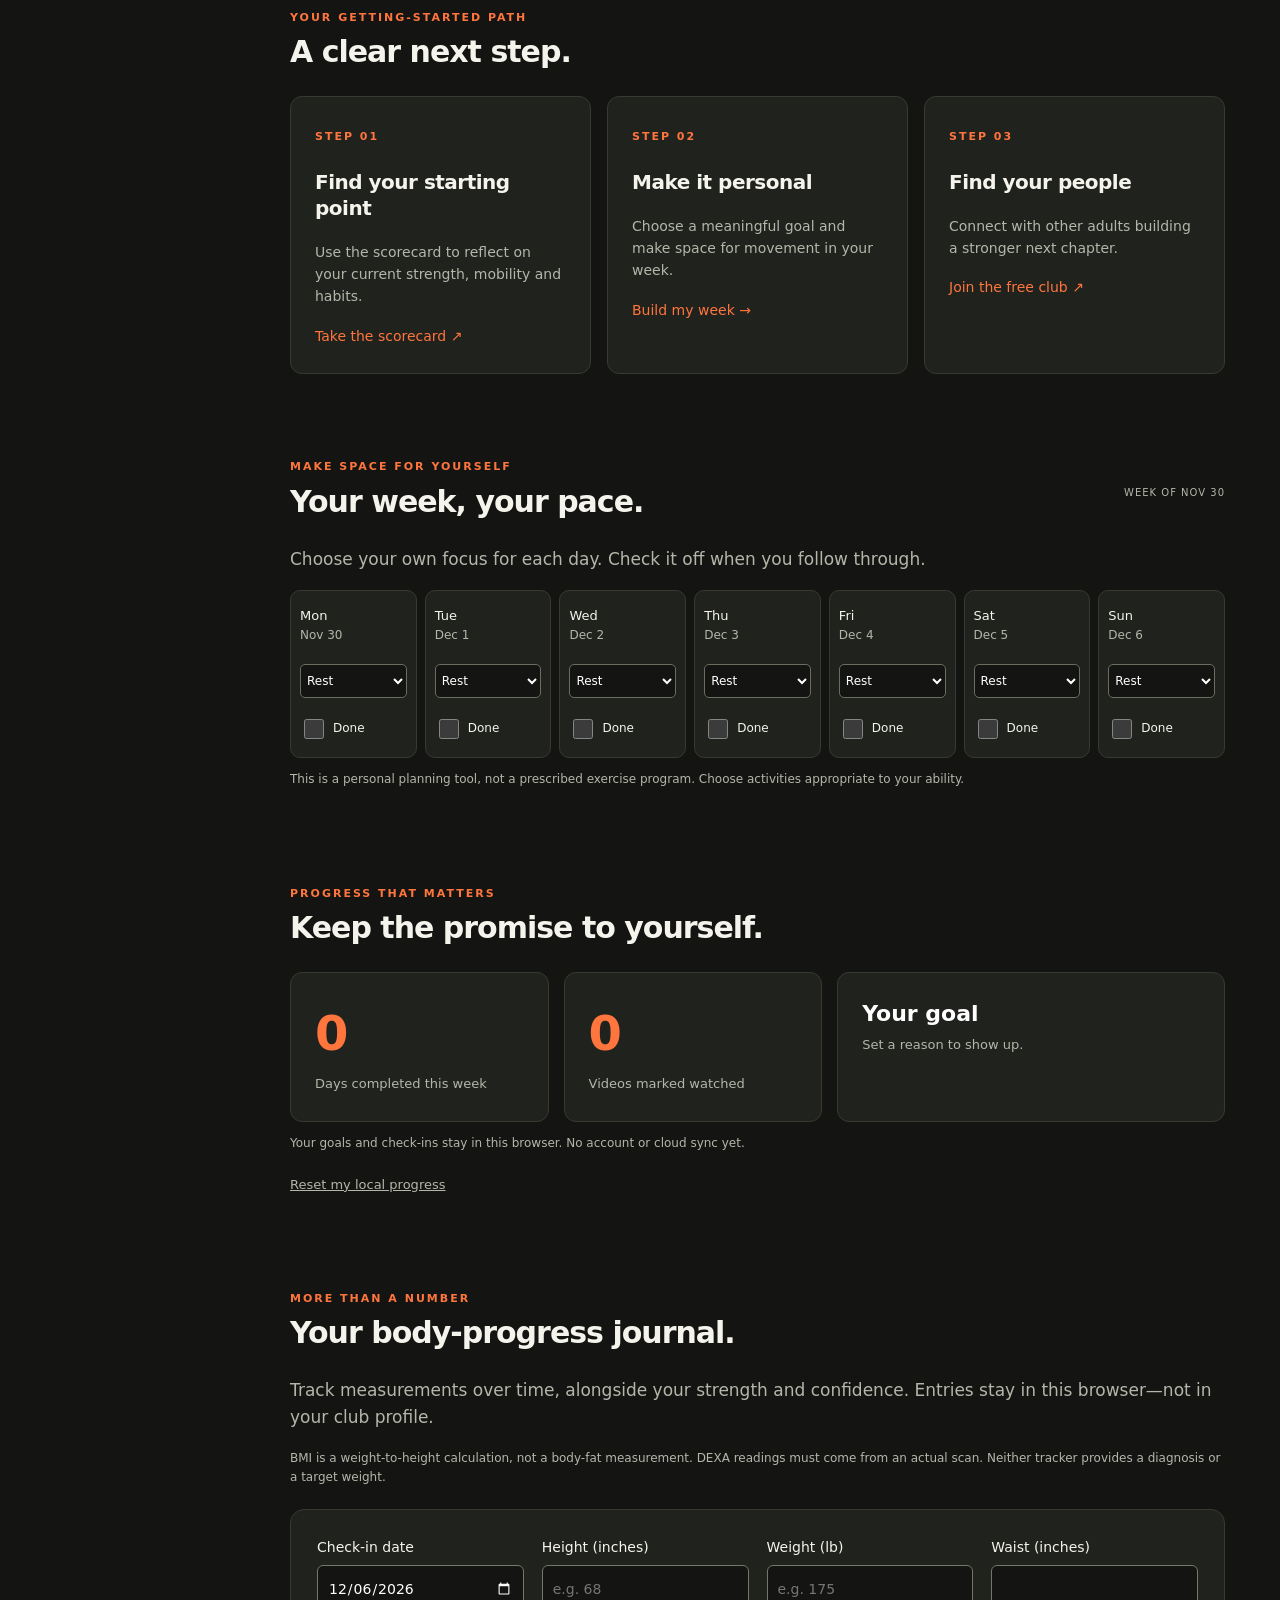
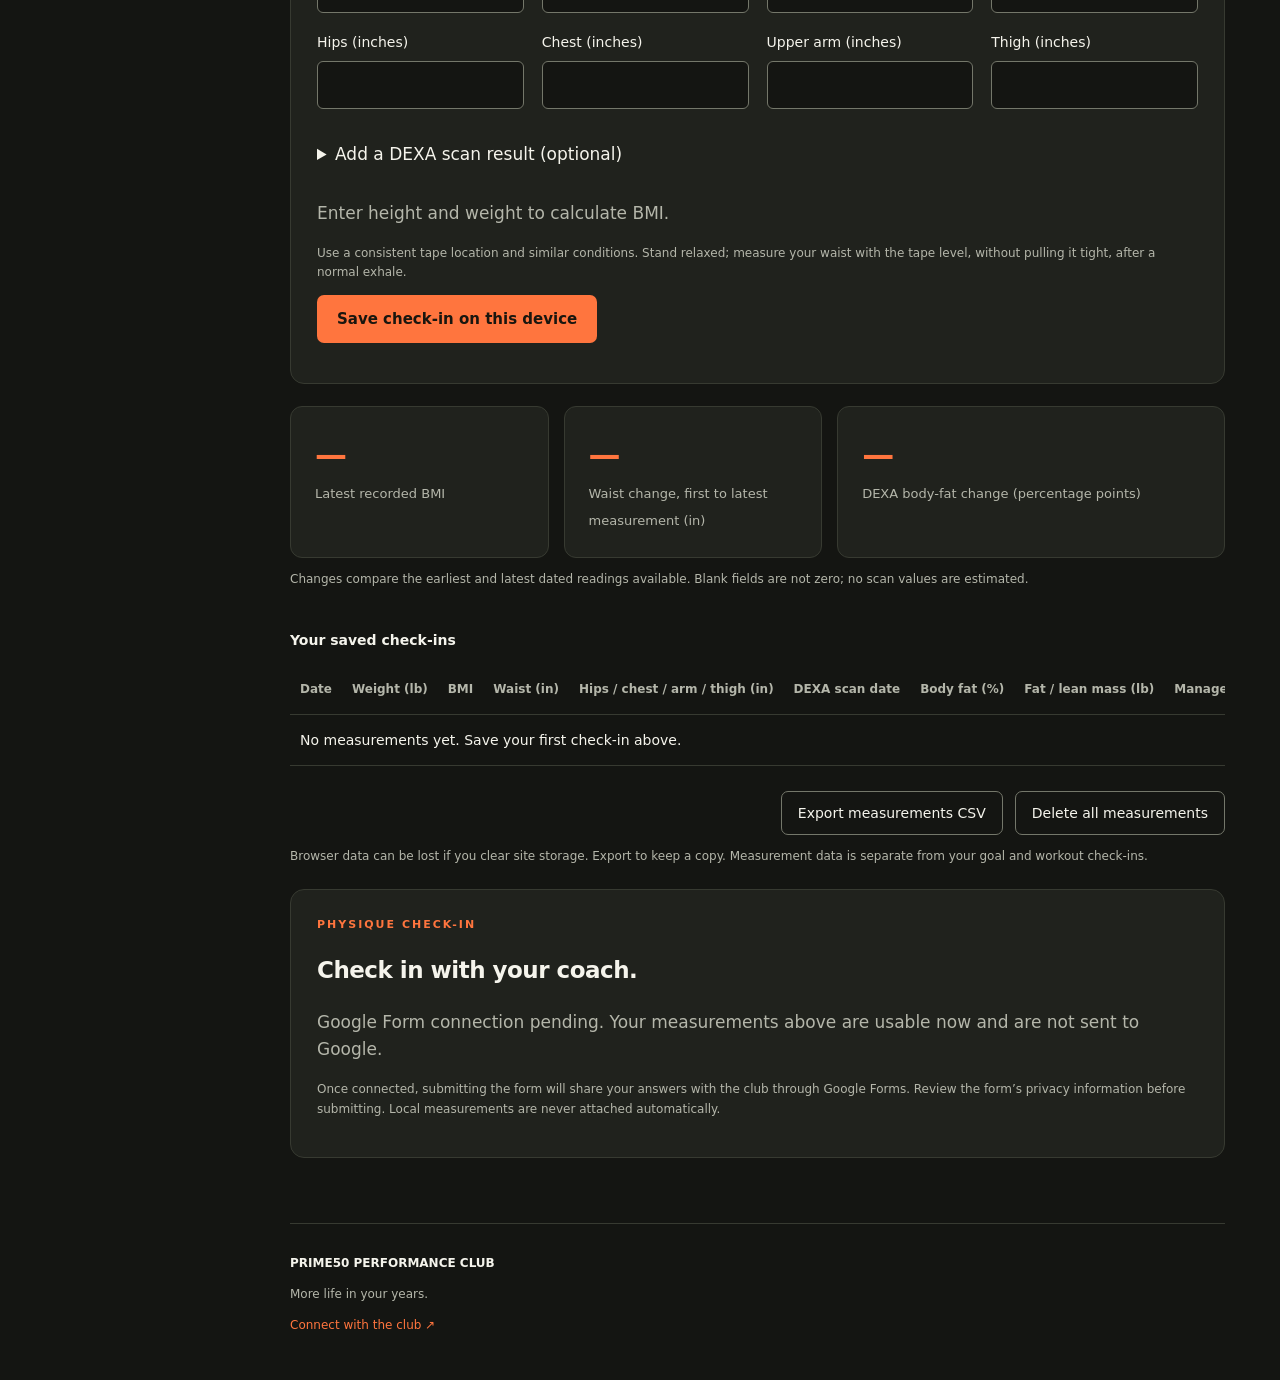
==== commit f70a6d7b: "Feature welcome introduction at the top of the Prime50 app" ====
--- a/app/index.html
+++ b/app/index.html
@@ -1,8 +1,34 @@
 <!doctype html>
-<html lang="en"><head><meta charset="utf-8"><meta name="viewport" content="width=device-width,initial-scale=1"><meta name="theme-color" content="#141512"><title>PRIME50 | Your next chapter, stronger</title><link rel="stylesheet" href="style.css"><script src="app.js" defer></script><script src="body-tracker.js" defer></script></head>
+<html lang="en"><head><meta charset="utf-8"><meta name="viewport" content="width=device-width,initial-scale=1"><meta name="theme-color" content="#141512"><title>PRIME50 | Your next chapter, stronger</title><link rel="stylesheet" href="style.css"><script src="app.js" defer></script><script src="body-tracker.js" defer></script>
+<meta property="og:type" content="website">
+<meta property="og:site_name" content="PRIME50 Performance Club">
+<meta property="og:title" content="PRIME50 Performance Club | Your next chapter, stronger">
+<meta property="og:description" content="Build functional strength, mobility and confidence for your next chapter. Discover Prime50 Performance Club for adults 50–75.">
+<meta property="og:url" content="https://limitlesslifemedia.github.io/Prime50-Score-Report/app/">
+<meta property="og:image" content="https://limitlesslifemedia.github.io/Prime50-Score-Report/app/assets/prime50-social-preview-v2.png">
+<meta property="og:image:width" content="1734">
+<meta property="og:image:height" content="907">
+<meta property="og:image:type" content="image/png">
+<meta property="og:image:alt" content="Over 50. Still in your prime. Prime50 Performance Club — strength, mobility and confidence.">
+<meta name="twitter:card" content="summary_large_image">
+<meta name="twitter:title" content="PRIME50 Performance Club | Your next chapter, stronger">
+<meta name="twitter:description" content="Strength. Mobility. Confidence. Build your next chapter with Prime50 Performance Club.">
+<meta name="twitter:image" content="https://limitlesslifemedia.github.io/Prime50-Score-Report/app/assets/prime50-social-preview-v2.png">
+<meta name="twitter:image:alt" content="Prime50 Performance Club: Over 50. Still in your prime.">
+</head>
 <body><aside><a class="brand" href="#today"><img src="assets/prime50-logo.jpg" alt="Prime50 Performance Club" width="180" height="180"></a><nav aria-label="Main navigation"><a href="#today">◈ &nbsp; Home</a><a href="#library">▷ &nbsp; Watch & learn</a><a href="#plan">▦ &nbsp; Weekly planner</a><a href="#body-progress">◎ &nbsp; Body tracker</a><a href="#progress">↗ &nbsp; My progress</a></nav><div class="aside-bottom"><p>Built for your<br><strong>next chapter.</strong></p><a href="https://www.skool.com/prime50-performance-club/about" target="_blank" rel="noopener">Join the community ↗</a></div></aside>
 <main><header><span>PRIME50 / MEMBER SPACE <b class="badge">EARLY ACCESS</b></span><button id="settings" class="outline">Set my goal ↗</button></header>
-<section id="today"><div class="eyebrow">STRENGTH. MOBILITY. LIFE.</div><h1>Your next chapter.<br><em>Stronger.</em></h1><p class="intro">Build the strength and confidence to keep doing what you love.</p>
+<section id="today"><div class="welcome-feature" aria-labelledby="welcome-title"><div class="welcome-copy"><div class="eyebrow">START HERE • WELCOME INTRO</div><h2 id="welcome-title">Welcome to Prime50<br>Performance Club.</h2><p>Your next chapter starts here. Watch this introduction before exploring the scorecard, videos and progress tools.</p><a href="#library">Explore the video room ↓</a></div>    <article class="video-card welcome-card" data-search="Welcome to Prime50 Performance Club youtube videos QL1XPIx3OJk">
+      <div class="video-cover">
+        <img class="youtube-thumbnail" src="https://i.ytimg.com/vi/QL1XPIx3OJk/hqdefault.jpg" alt="Welcome to Prime50 Performance Club video thumbnail" width="480" height="360" fetchpriority="high">
+        <button class="play" data-video="QL1XPIx3OJk" aria-label="Play Welcome to Prime50 Performance Club">▶</button>
+      </div>
+      <div class="video-info">
+        <h3>Welcome to Prime50 Performance Club</h3>
+        <button type="button" class="outline" data-watched="clubWatched" aria-pressed="false">Mark as watched</button>
+        <a href="https://www.youtube.com/watch?v=QL1XPIx3OJk" target="_blank" rel="noopener">Watch on YouTube ↗</a>
+      </div>
+    </article></div><div class="eyebrow">STRENGTH. MOBILITY. LIFE.</div><h1>Your next chapter.<br><em>Stronger.</em></h1><p class="intro">Build the strength and confidence to keep doing what you love.</p>
 <div class="hero"><div><span class="pill">YOUR STARTING POINT</span><h2>Know where you are.<br>Build from there.</h2><p>Reflect on your strength, mobility and habits with your PRIME50 Score.</p><a class="button" href="../#scorecard">Take my PRIME50 Score ↗</a><p class="fine">Educational benchmark, not a medical assessment.</p></div><a class="scorecard-art" href="../#scorecard" aria-label="Take the Prime50 fitness scorecard"><img src="assets/prime50-scorecard.jpg" alt="Prime50 fitness scorecard questionnaire — 15 questions" width="1193" height="1280"></a></div>
 <div class="section-head"><h2>Your focus</h2><span>SMALL STEPS. REAL MOMENTUM.</span></div><div class="focus-grid"><article><span class="number">01 / STRENGTH</span><h3>Strong for real life.</h3><p>Carry the bags. Climb the stairs. Keep doing your thing.</p></article><article><span class="number">02 / MOBILITY</span><h3>Move with confidence.</h3><p>Make room for comfortable, controlled movement.</p></article><article><span class="number">03 / CONSISTENCY</span><h3>Keep showing up.</h3><p>A manageable plan beats a perfect plan you never start.</p></article></div></section>
 <section id="library">
@@ -13,7 +39,7 @@
   <div class="library-tools">
     <label for="video-search">Find a video</label>
     <input id="video-search" type="search" placeholder="Search the video library">
-    <span id="library-count" role="status">17 videos available</span>
+    <span id="library-count" role="status">16 videos available</span>
   </div>
   <div data-video-group>
     <h3>Start here</h3>
@@ -172,17 +198,7 @@
         <a href="https://www.youtube.com/watch?v=Q_EZPsZmq8U" target="_blank" rel="noopener">Watch on YouTube ↗</a>
       </div>
     </article>
-    <article class="video-card" data-search="Prime50 club video youtube videos QL1XPIx3OJk">
-      <div class="video-cover">
-        <img class="youtube-thumbnail" src="https://i.ytimg.com/vi/QL1XPIx3OJk/hqdefault.jpg" alt="" width="480" height="360" loading="lazy">
-        <button class="play" data-video="QL1XPIx3OJk" aria-label="Play Prime50 club video">▶</button>
-      </div>
-      <div class="video-info">
-        <h3>Prime50 club video</h3>
-        <button type="button" class="outline" data-watched="clubWatched" aria-pressed="false">Mark as watched</button>
-        <a href="https://www.youtube.com/watch?v=QL1XPIx3OJk" target="_blank" rel="noopener">Watch on YouTube ↗</a>
-      </div>
-    </article>
+
     <article class="video-card" data-search="Prime50 club video 2 youtube videos gA1s6fMe8do">
       <div class="video-cover">
         <img class="youtube-thumbnail" src="https://i.ytimg.com/vi/gA1s6fMe8do/hqdefault.jpg" alt="" width="480" height="360" loading="lazy">
--- a/app/style.css
+++ b/app/style.css
@@ -2,3 +2,5 @@
 /* Prime50 brand and content update */
 .brand{display:block;letter-spacing:normal}.brand img{width:180px;height:auto;max-width:100%;display:block;border-radius:12px}nav{margin-top:30px}.hero{grid-template-columns:1.15fr 1fr;background:radial-gradient(ellipse at right,#632a13 0,transparent 65%),#211b16;border-color:#684126}.scorecard-art{display:block;max-width:310px;margin:auto}.scorecard-art img{width:100%;height:auto;display:block;border-radius:12px;box-shadow:0 20px 50px #0008}.video-cover{padding:0;aspect-ratio:16/9;min-height:0;background:#141512;overflow:hidden}.youtube-thumbnail{display:block;width:100%;height:100%;object-fit:cover}.video-cover .pill{position:absolute;top:16px;left:16px;background:#141512e8}.library-tools{display:flex;align-items:center;gap:15px;flex-wrap:wrap;margin:20px 0}.library-tools label{font-size:14px}.library-tools input{flex:1;min-width:160px;background:var(--panel);border:1px solid #74776a;border-radius:8px;padding:12px;color:white}.library-tools span{font-size:13px;color:var(--muted)}#path a{color:var(--orange);font-size:14px}.video-card[hidden]{display:none!important}@media(max-width:750px){aside{display:flex;flex-direction:row;align-items:center;flex-wrap:wrap;gap:10px}.brand img{width:96px;border-radius:8px}nav{flex:1;margin:0;flex-wrap:wrap;overflow:visible;min-width:210px}.hero{grid-template-columns:1fr}.scorecard-art{max-width:240px}.library-tools input{width:100%}.library-tools span{width:100%}}
 .body-panel{padding:26px;background:var(--panel);border:1px solid var(--line);border-radius:14px;margin:22px 0}.body-fields{display:grid;grid-template-columns:repeat(4,minmax(0,1fr));gap:18px}.body-fields label{font-size:14px;display:block}.body-fields input{display:block;width:100%;min-height:48px;margin-top:7px;border:1px solid #74776a;border-radius:6px;background:var(--bg);color:white;padding:10px}.body-panel details{margin:22px 0}.body-panel summary{cursor:pointer;padding:10px 0}.body-stats strong{font-size:32px}.table-scroll{overflow:auto;margin-top:25px}table{width:100%;border-collapse:collapse;font-size:14px}caption{text-align:left;padding:15px 0;font-weight:bold}th,td{padding:14px 10px;text-align:left;border-bottom:1px solid var(--line);white-space:nowrap}th{color:var(--muted);font-size:12px}.table-scroll button{font-size:12px}#body-message{font-size:14px}[hidden]{display:none!important}@media(max-width:1000px){.body-fields{grid-template-columns:repeat(2,minmax(0,1fr))}}@media(max-width:450px){.body-fields{grid-template-columns:1fr}.body-panel{padding:18px}.actions{flex-wrap:wrap}}
+
+.welcome-feature{display:grid;grid-template-columns:1fr 1.2fr;gap:32px;align-items:center;margin-bottom:55px;padding-bottom:40px;border-bottom:1px solid var(--line)}.welcome-copy h2{font-size:clamp(28px,3vw,42px);line-height:1.15}.welcome-copy a{color:var(--orange);font-size:14px}.welcome-card .video-info{padding:18px 24px}.welcome-card .video-info h3{margin:0 0 15px;font-size:20px}.welcome-card .video-info a{font-size:14px;margin-left:8px}@media(max-width:750px){.welcome-feature{grid-template-columns:1fr;gap:18px;margin-bottom:35px}.welcome-copy h2{font-size:30px}.welcome-card .video-info a{display:inline-block;margin:12px 0 0}}
